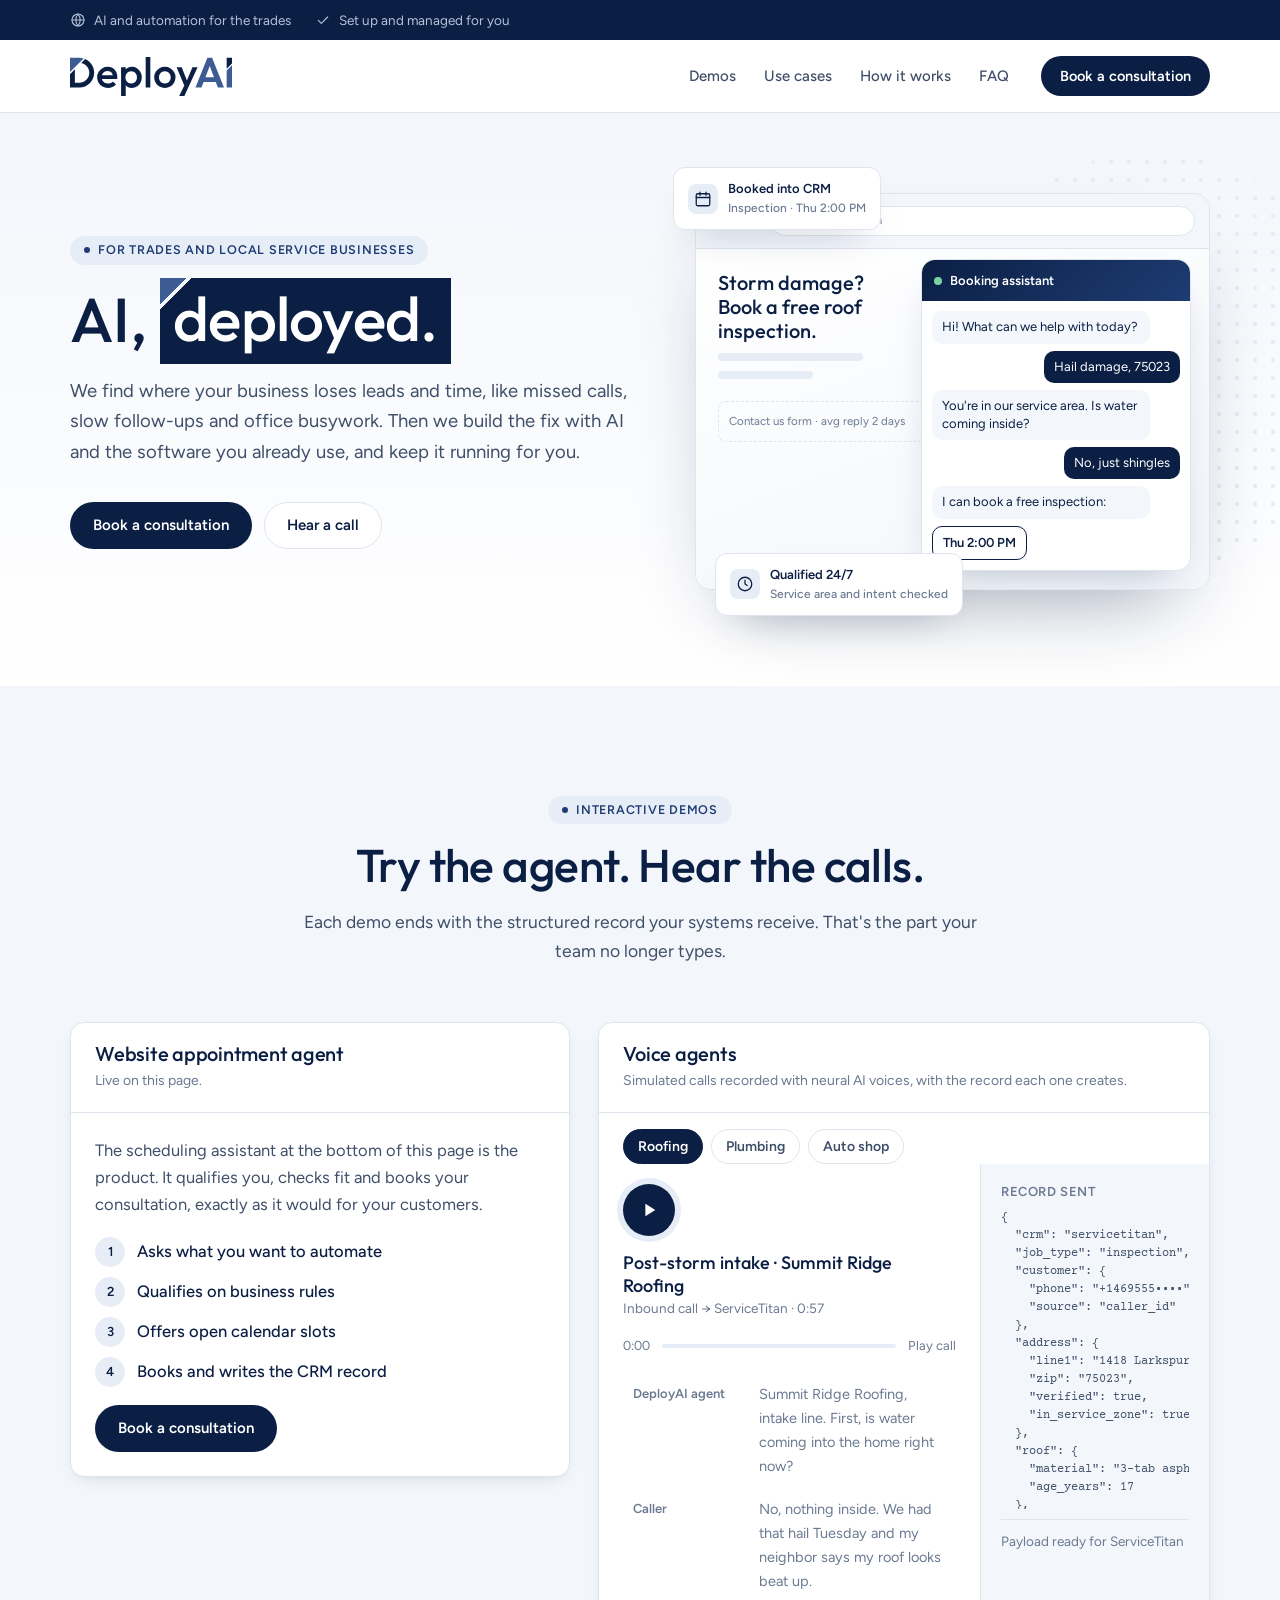
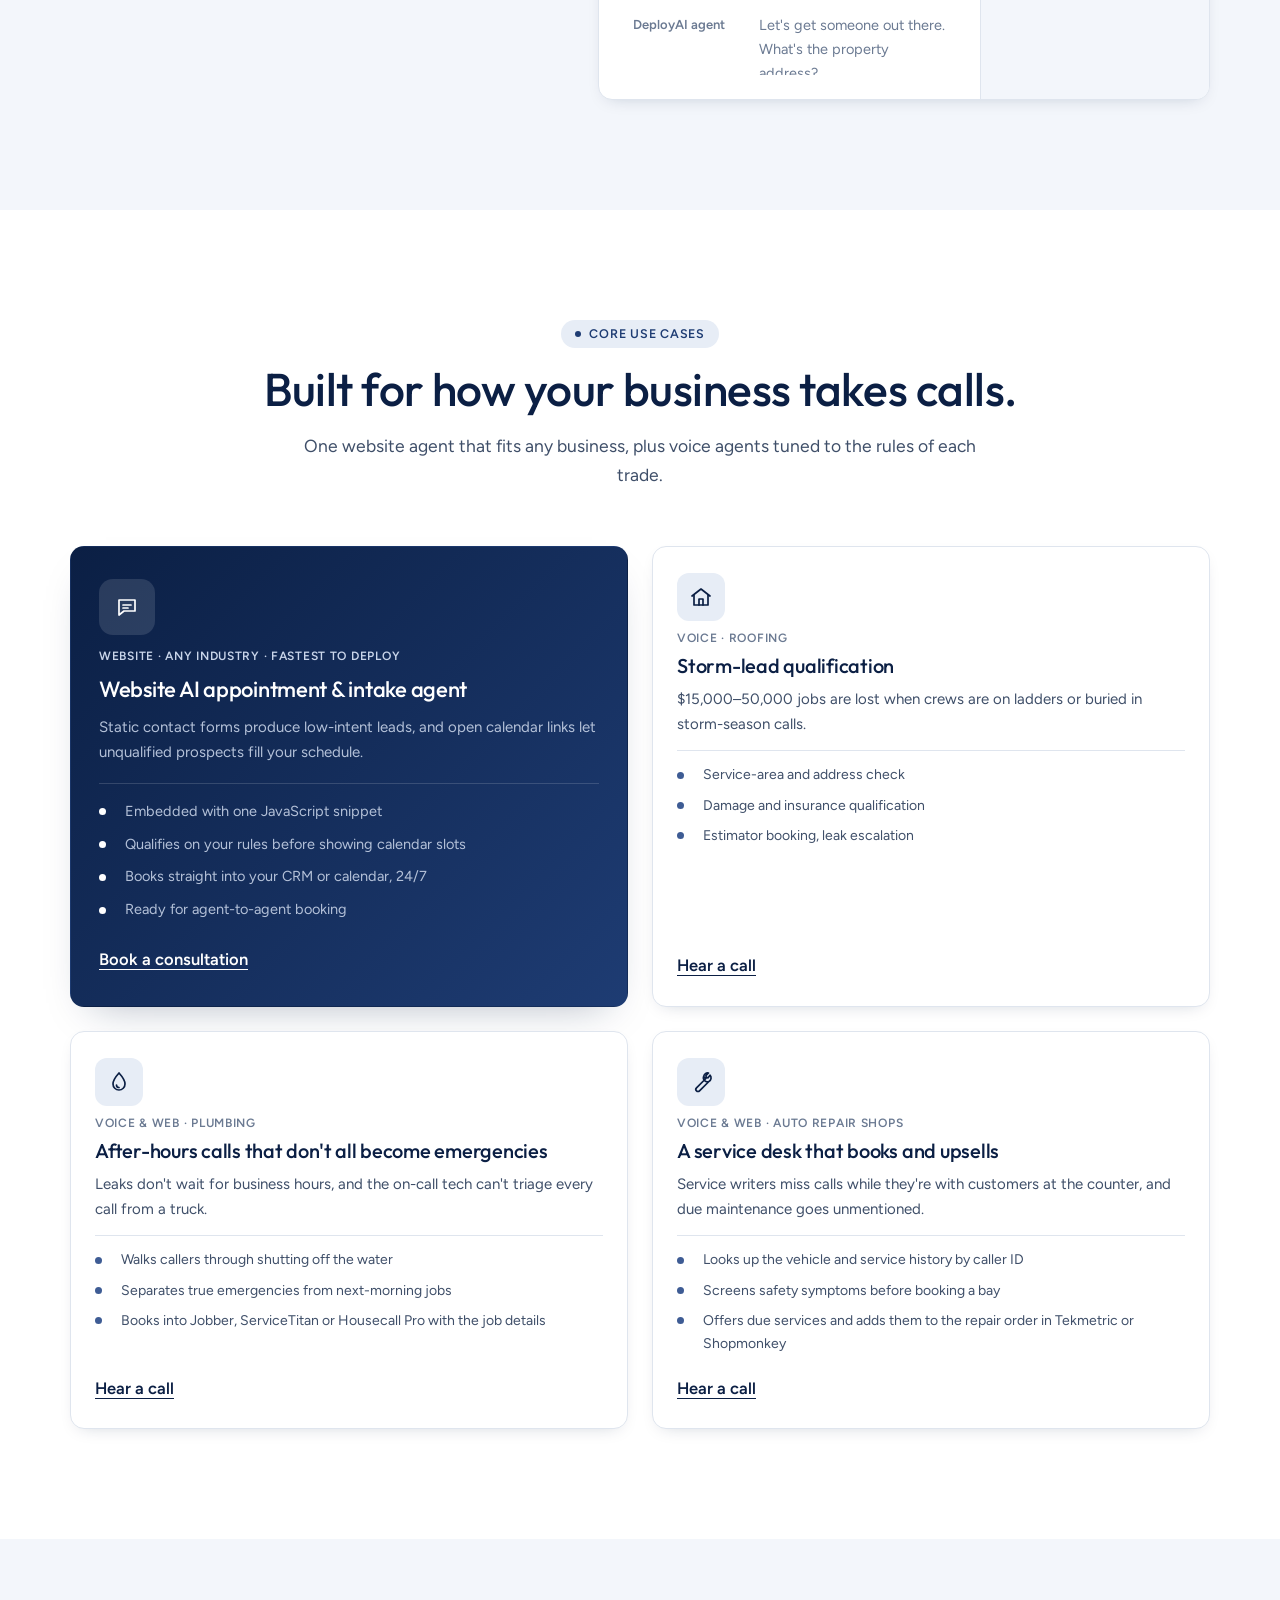
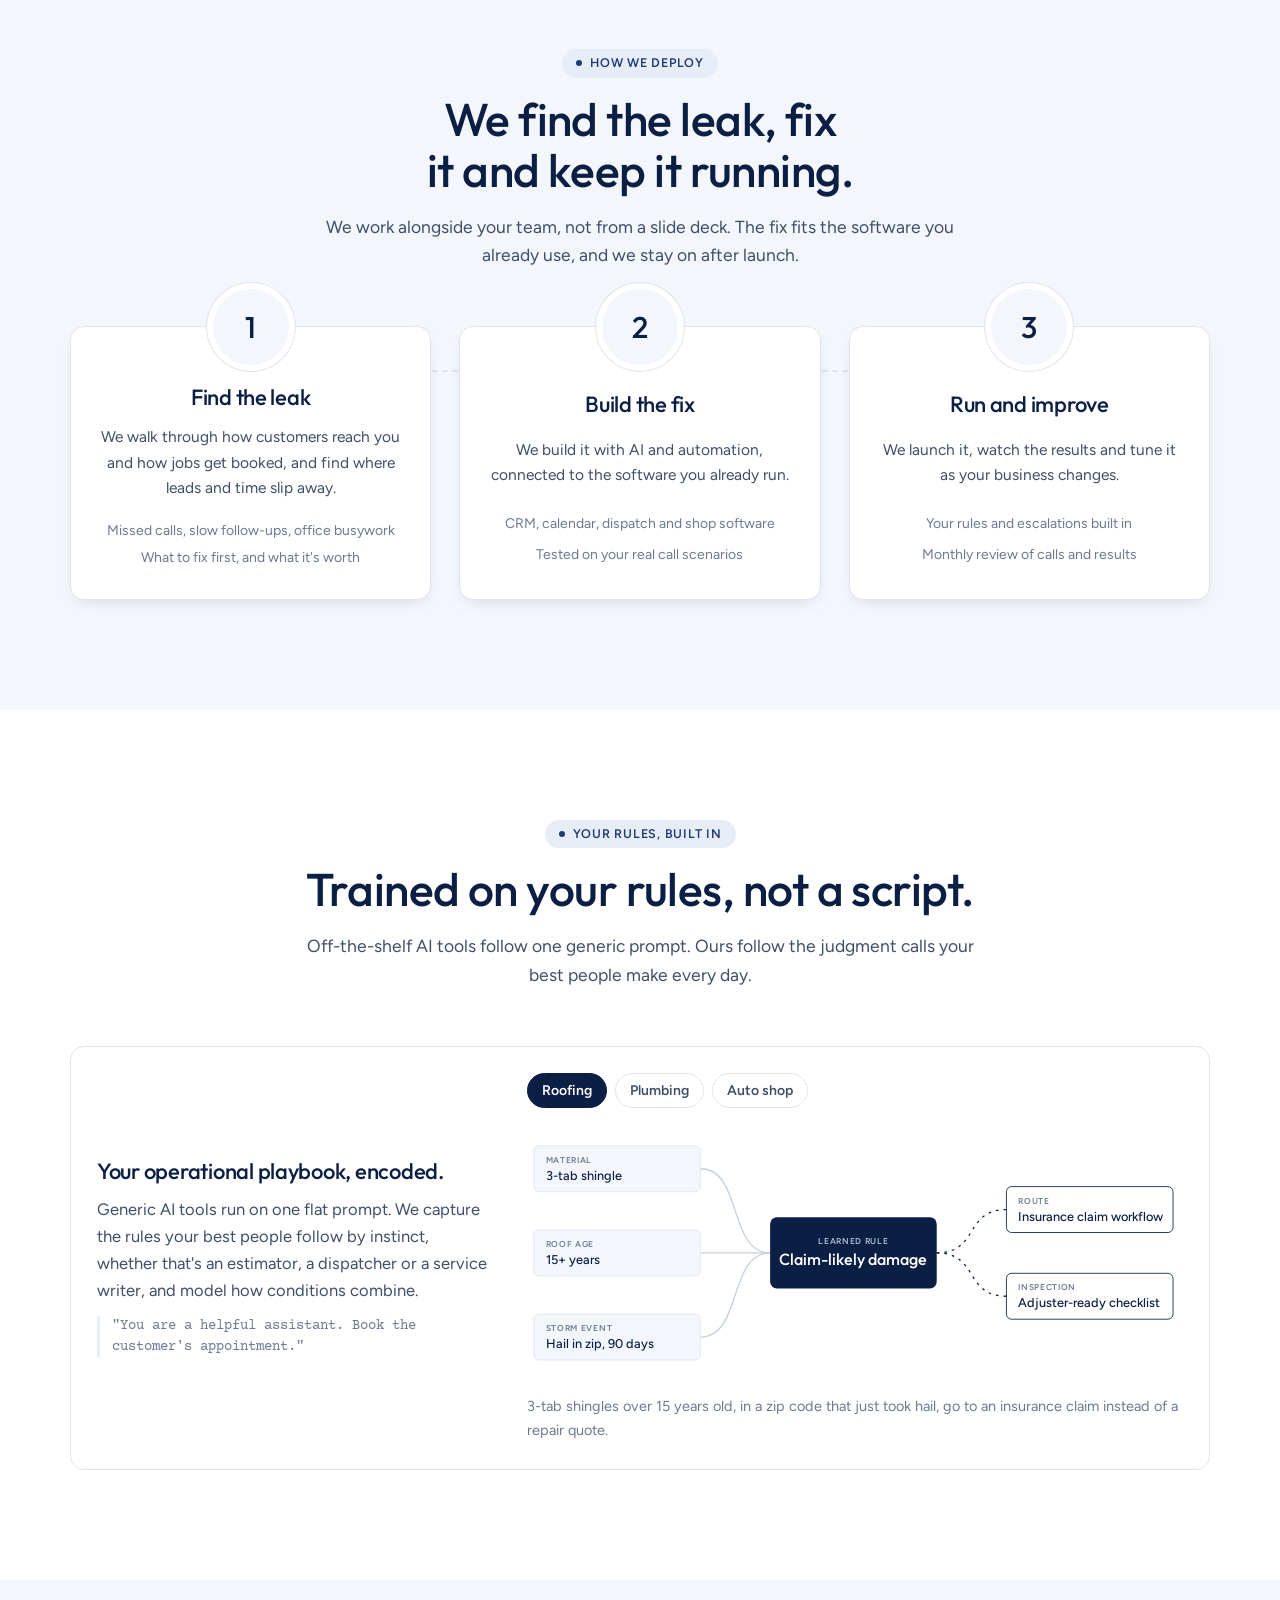
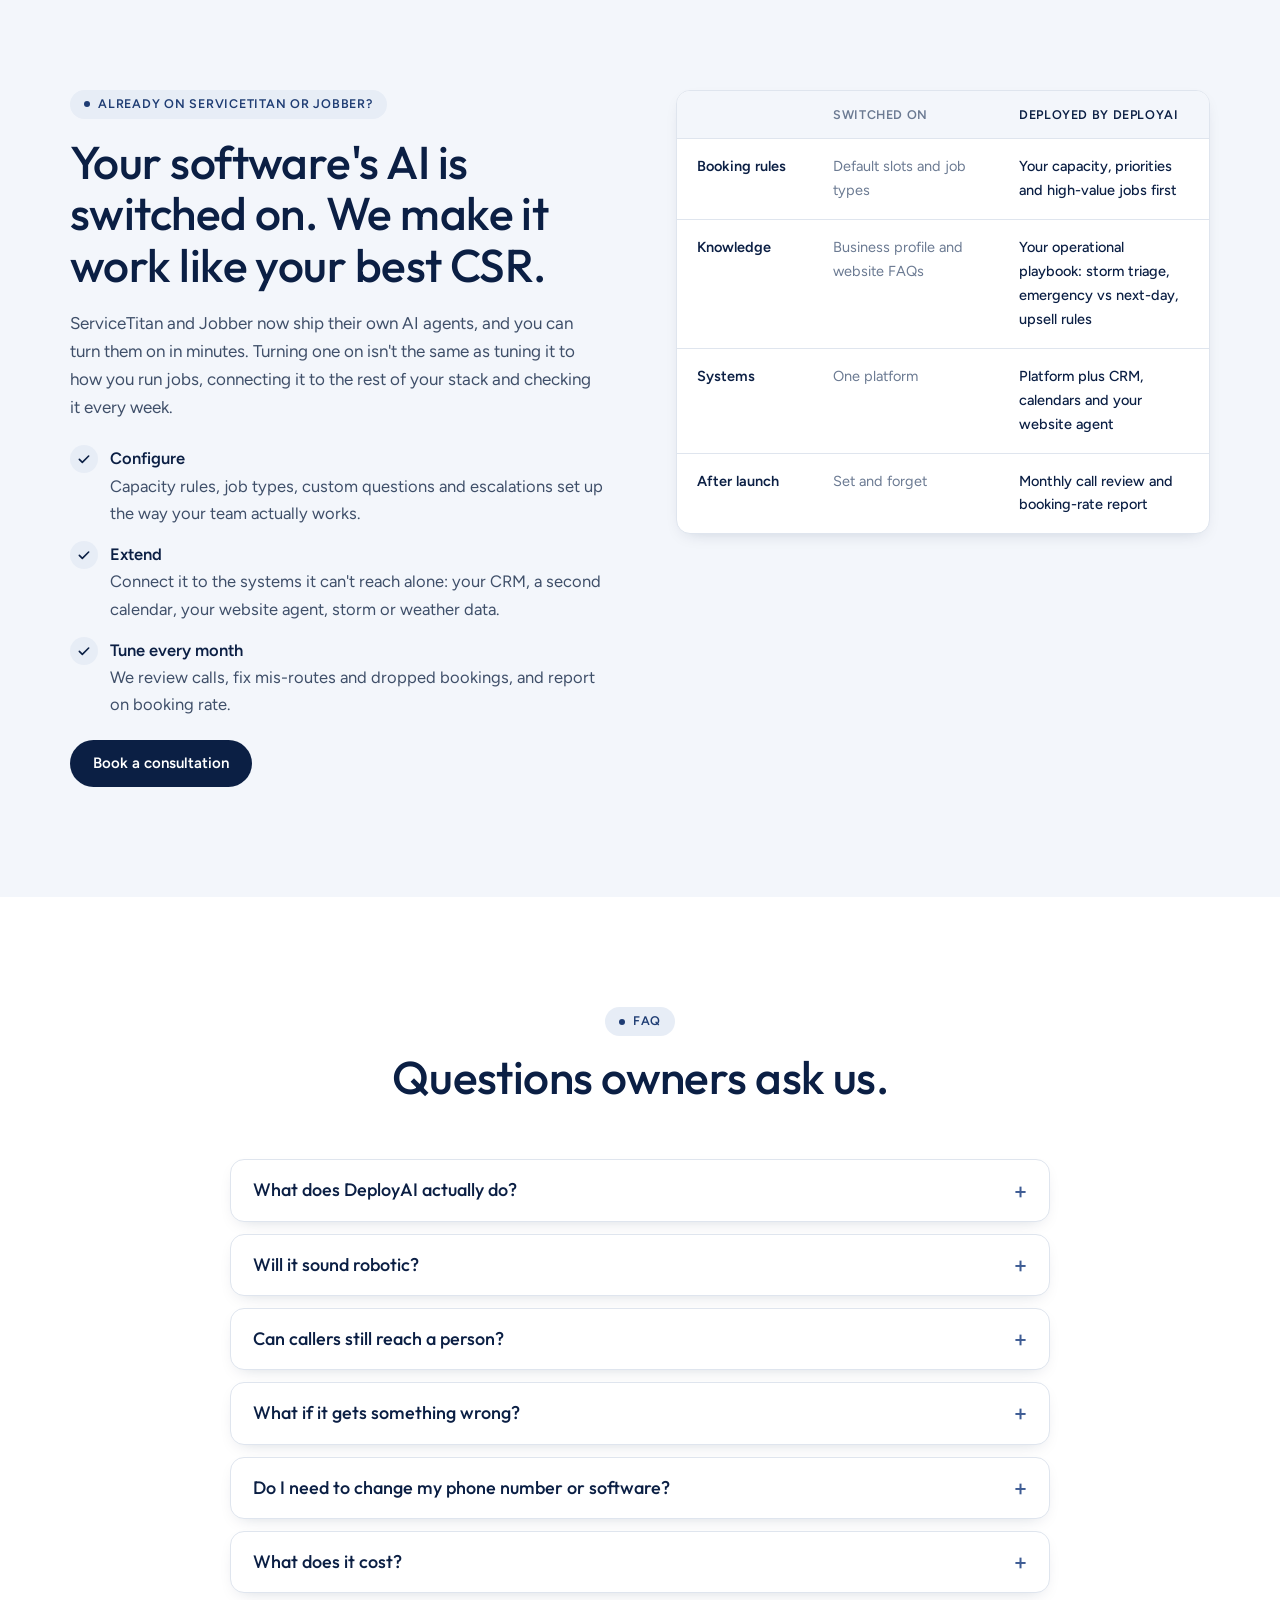
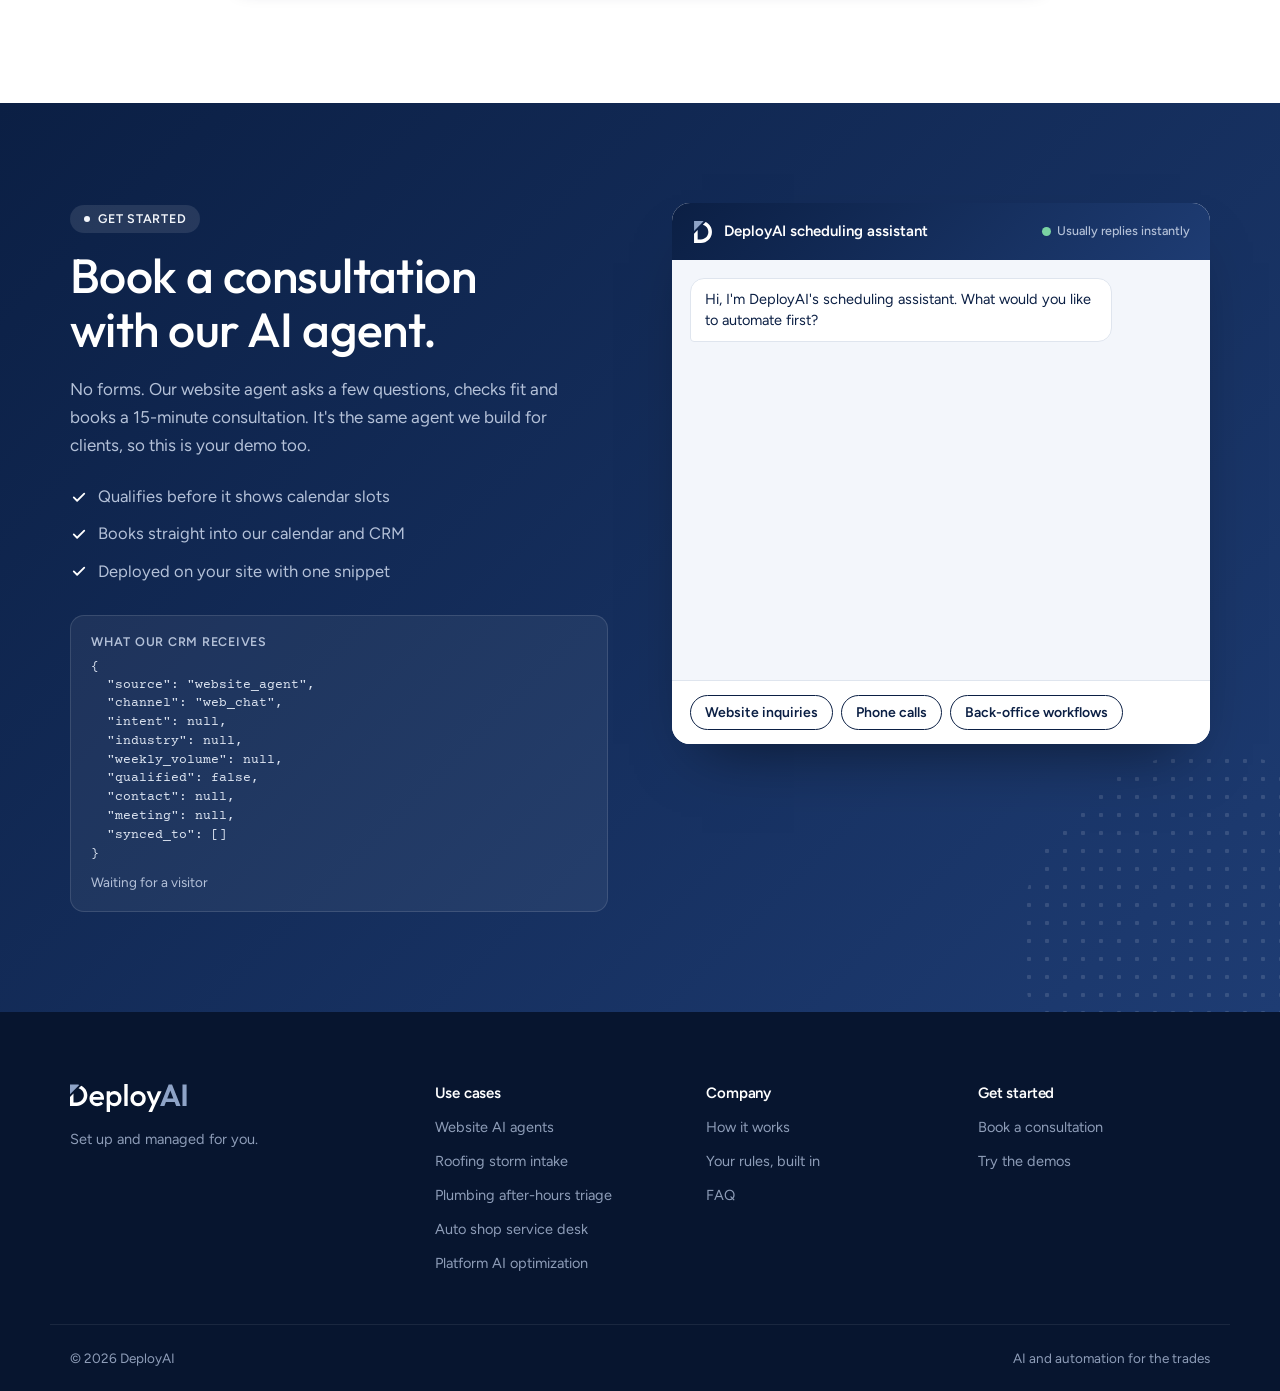
==== index.html @ 43344817 "Remove duplicate CTAs: topbar link and floating launcher" ====
<!doctype html>
<html lang="en">
<head>
<meta charset="utf-8">
<meta name="viewport" content="width=device-width, initial-scale=1">
<title>DeployAI · AI, deployed.</title>
<meta name="description" content="DeployAI finds where trade and local service businesses lose leads and time, builds the fix with AI and the software they already use, and keeps it running.">
<link rel="preconnect" href="https://fonts.googleapis.com">
<link rel="preconnect" href="https://fonts.gstatic.com" crossorigin>
<link rel="stylesheet" href="https://fonts.googleapis.com/css2?family=Outfit:wght@400..600&family=Figtree:wght@400;500;600&family=Courier+Prime:wght@400;700&display=swap">
<link rel="stylesheet" href="styles.css?v=20261025d">
<link rel="icon" href="favicon.ico" sizes="any">
<link rel="icon" type="image/svg+xml" href="assets/deployai-mark.svg">
<link rel="apple-touch-icon" href="assets/apple-touch-icon.png">
<meta name="theme-color" content="#0B1F44">
<meta property="og:site_name" content="DeployAI">
<meta property="og:type" content="website">
<meta property="og:title" content="DeployAI · AI, deployed.">
<meta property="og:description" content="DeployAI finds where trade and local service businesses lose leads and time, builds the fix with AI and the software they already use, and keeps it running.">
<meta property="og:image" content="https://nglungfai.github.io/deployai/assets/og-image.png">
<meta name="twitter:card" content="summary_large_image">
</head>
<body>
<svg width="0" height="0" style="position:absolute" aria-hidden="true">
  <symbol id="i-arch" viewBox="0 0 24 24"><rect x="3" y="4" width="18" height="16" rx="2"/><path d="M3 9h18M9 9v11"/></symbol>
  <symbol id="i-plug" viewBox="0 0 24 24"><path d="M9 3v5M15 3v5M6 8h12v3a6 6 0 0 1-12 0zM12 17v4"/></symbol>
  <symbol id="i-graph" viewBox="0 0 24 24"><circle cx="5" cy="6" r="2"/><circle cx="5" cy="18" r="2"/><circle cx="19" cy="12" r="2.5"/><path d="M7 6.5l9.8 4.6M7 17.5l9.8-4.6"/></symbol>
  <symbol id="i-gauge" viewBox="0 0 24 24"><path d="M4 18a8 8 0 1 1 16 0"/><path d="M12 18l4-6"/></symbol>
  <symbol id="i-chat" viewBox="0 0 24 24"><path d="M4 5h16v11H9l-5 4z"/><path d="M8 10h8M8 13h5"/></symbol>
  <symbol id="i-phone" viewBox="0 0 24 24"><path d="M5 3h4l2 5-2.5 1.5a11 11 0 0 0 6 6L16 13l5 2v4a2 2 0 0 1-2 2A16 16 0 0 1 3 5a2 2 0 0 1 2-2z"/></symbol>
  <symbol id="i-home" viewBox="0 0 24 24"><path d="M3 11l9-7 9 7"/><path d="M5 10v10h14V10"/><path d="M10 20v-6h4v6"/></symbol>
  <symbol id="i-receipt" viewBox="0 0 24 24"><path d="M6 3h12v18l-3-2-3 2-3-2-3 2z"/><path d="M9 8h6M9 12h6"/></symbol>
  <symbol id="i-check" viewBox="0 0 24 24"><path d="M5 12.5l4.5 4.5L19 7.5"/></symbol>
  <symbol id="i-agent" viewBox="0 0 24 24"><rect x="2.5" y="7" width="7" height="10" rx="2"/><rect x="14.5" y="7" width="7" height="10" rx="2"/><path d="M9.5 10h5M9.5 14h5"/></symbol>
  <symbol id="i-calendar" viewBox="0 0 24 24"><rect x="3" y="5" width="18" height="16" rx="2"/><path d="M3 10h18M8 3v4M16 3v4"/></symbol>
  <symbol id="i-cpu" viewBox="0 0 24 24"><rect x="6" y="6" width="12" height="12" rx="2"/><path d="M9 2v4M15 2v4M9 18v4M15 18v4M2 9h4M2 15h4M18 9h4M18 15h4"/></symbol>
  <symbol id="i-layers" viewBox="0 0 24 24"><path d="M12 3l9 5-9 5-9-5z"/><path d="M3 13l9 5 9-5"/></symbol>
  <symbol id="i-clock" viewBox="0 0 24 24"><circle cx="12" cy="12" r="9"/><path d="M12 7v5l3 2"/></symbol>
  <symbol id="i-globe" viewBox="0 0 24 24"><circle cx="12" cy="12" r="9"/><path d="M3 12h18M12 3a14 14 0 0 1 0 18M12 3a14 14 0 0 0 0 18"/></symbol>
  <symbol id="i-down" viewBox="0 0 24 24"><path d="M12 4v16M6 14l6 6 6-6"/></symbol>
  <symbol id="i-voicemail" viewBox="0 0 24 24"><circle cx="6.5" cy="12" r="3.5"/><circle cx="17.5" cy="12" r="3.5"/><path d="M6.5 15.5h11"/></symbol>
  <symbol id="i-scale" viewBox="0 0 24 24"><path d="M12 3v17M7 20h10M4 7h16M4 7l-2.5 6a2.5 2.5 0 0 0 5 0zM20 7l-2.5 6a2.5 2.5 0 0 0 5 0z"/></symbol>
  <symbol id="i-drop" viewBox="0 0 24 24"><path d="M12 3s6 6.6 6 11a6 6 0 0 1-12 0c0-4.4 6-11 6-11z"/><path d="M9.5 15a2.5 2.5 0 0 0 2.5 2.5"/></symbol>
  <symbol id="i-wrench" viewBox="0 0 24 24"><path d="M14.7 6.3a4 4 0 0 0 5.2 5.2l-9.4 9.4a2.1 2.1 0 0 1-3-3l9.4-9.4a4 4 0 0 1-2.2-2.2zM14.7 6.3A4 4 0 0 1 19.5 3l-2.6 2.6.4 1.8 1.8.4L21 5.2a4 4 0 0 1-1.1 6.3"/></symbol>
</svg>

<div class="topbar"><div class="wrap">
  <span><svg class="ic"><use href="#i-globe"/></svg>AI and automation for the trades</span>
  <span><svg class="ic"><use href="#i-check"/></svg>Set up and managed for you</span>
</div></div>
<header class="nav">
  <div class="wrap">
    <a class="logo" href="index.html" aria-label="DeployAI home"><svg class="logo-svg" aria-hidden="true" focusable="false" xmlns="http://www.w3.org/2000/svg" viewBox="4.00 -72.00 383.12 92.00"><path fill="#0B1F44" d="M150.2 1Q144.7 1 140.4 -1.35Q137.54 -2.91 135.5 -5.25V20H124.5V-48H135.5V-42.66Q137.59 -45.06 140.5 -46.65Q144.8 -49 150.2 -49Q156.7 -49 161.95 -45.65Q167.2 -42.3 170.25 -36.65Q173.3 -31 173.3 -23.9Q173.3 -16.9 170.25 -11.25Q167.2 -5.6 161.95 -2.3Q156.7 1 150.2 1ZM227.7 1Q220.7 1 215 -2.35Q209.3 -5.7 205.95 -11.4Q202.6 -17.1 202.6 -24.1Q202.6 -31.1 205.95 -36.7Q209.3 -42.3 215 -45.65Q220.7 -49 227.7 -49Q234.8 -49 240.5 -45.7Q246.2 -42.4 249.55 -36.75Q252.9 -31.1 252.9 -24.1Q252.9 -17.1 249.55 -11.4Q246.2 -5.7 240.5 -2.35Q234.8 1 227.7 1ZM93.4 1Q86.2 1 80.45 -2.25Q74.7 -5.5 71.35 -11.2Q68 -16.9 68 -24Q68 -31.1 71.3 -36.75Q74.6 -42.4 80.25 -45.7Q85.9 -49 92.8 -49Q99.5 -49 104.65 -45.9Q109.8 -42.8 112.75 -37.4Q115.7 -32 115.7 -25.1Q115.7 -23.9 115.55 -22.65Q115.4 -21.4 115.1 -19.9H79.29Q79.74 -18.02 80.6 -16.4Q82.4 -13 85.7 -11.15Q89 -9.3 93.3 -9.3Q97 -9.3 100.15 -10.6Q103.3 -11.9 105.5 -14.4L112.5 -7.3Q109 -3.2 104 -1.1Q99 1 93.4 1ZM4 -31.53 15.5 -43.03V-11.5H26C38.98 -11.5 49.5 -22.02 49.5 -35C49.5 -46.43 41.34 -55.95 30.54 -58.06L39.69 -67.22C52.22 -61.89 61 -49.47 61 -35C61 -15.67 45.33 0 26 0H4ZM261.6 20 273.65 -4.83 255.4 -48H267.5L279.8 -16.73L292.8 -48H305L282.7 0.5L273.8 20ZM182.5 0V-72H193.5V0ZM227.7 -9.6Q231.8 -9.6 234.95 -11.45Q238.1 -13.3 239.85 -16.6Q241.6 -19.9 241.6 -24.1Q241.6 -28.3 239.8 -31.5Q238 -34.7 234.9 -36.55Q231.8 -38.4 227.7 -38.4Q223.7 -38.4 220.55 -36.55Q217.4 -34.7 215.65 -31.5Q213.9 -28.3 213.9 -24.1Q213.9 -19.9 215.65 -16.6Q217.4 -13.3 220.55 -11.45Q223.7 -9.6 227.7 -9.6ZM148.4 -9.4Q152.4 -9.4 155.45 -11.25Q158.5 -13.1 160.25 -16.4Q162 -19.7 162 -24Q162 -28.3 160.25 -31.6Q158.5 -34.9 155.45 -36.75Q152.4 -38.6 148.4 -38.6Q144.4 -38.6 141.3 -36.75Q138.2 -34.9 136.5 -31.6Q134.8 -28.3 134.8 -24Q134.8 -19.7 136.5 -16.4Q138.2 -13.1 141.3 -11.25Q144.4 -9.4 148.4 -9.4ZM387.12 -57.66 373.58 -44.12V-70H387.12ZM79.32 -28.9H104.87Q104.44 -31.02 103.6 -32.7Q102.1 -35.7 99.35 -37.3Q96.6 -38.9 92.6 -38.9Q88.4 -38.9 85.3 -37.1Q82.2 -35.3 80.5 -32.05Q79.74 -30.6 79.32 -28.9Z"/><path fill="#3E5C94" d="M300 0 328.18 -70H339.23L367.31 0H352.87L347.95 -13.04H319.14L314.14 0ZM373.58 0V-39.88L387.12 -53.42V0ZM4 -70H26C29.5 -70 32.87 -69.49 36.06 -68.53L4 -36.47ZM343.66 -24.4 333.64 -50.91 323.48 -24.4Z"/></svg></a>
    <ul>
      <li><a href="#demos">Demos</a></li>
      <li><a href="#use-cases">Use cases</a></li>
      <li><a href="#approach">How it works</a></li>
      <li><a href="#faq">FAQ</a></li>
    </ul>
    <a class="btn btn-navy" href="#book">Book a consultation</a>
  </div>
</header>

<main id="top">
<section class="hero">
  <div class="wrap">
    <div>
      <span class="pill">For trades and local service businesses</span>
      <h1>AI, <span class="hl">deployed.</span></h1>
      <p class="sub">We find where your business loses leads and time, like missed calls, slow follow-ups and office busywork. Then we build the fix with AI and the software you already use, and keep it running for you.</p>
      <div class="ctas">
        <a class="btn btn-navy" href="#book">Book a consultation</a>
        <a class="btn btn-line" href="#demos">Hear a call</a>
      </div>
    </div>
    <div class="mock" aria-label="Example: a DeployAI website agent qualifying a visitor and offering an appointment">
      <div class="browser">
        <div class="bar"><i></i><i></i><i></i><span>yourbusiness.com</span></div>
        <div class="page">
          <div class="fake">
            <h5>Storm damage? Book a free roof inspection.</h5>
            <div class="ln"></div><div class="ln s"></div>
            <div class="old">Contact us form · avg reply 2 days</div>
          </div>
          <div class="widget" role="img" aria-label="Chat: visitor reports a roof leak in Plano; agent confirms the service area and offers Thursday 2 PM">
            <header><b></b>Booking assistant</header>
            <ul>
              <li class="b">Hi! What can we help with today?</li>
              <li class="u">Hail damage, 75023</li>
              <li class="b">You're in our service area. Is water coming inside?</li>
              <li class="u">No, just shingles</li>
              <li class="b">I can book a free inspection:</li>
              <li class="slot">Thu 2:00 PM</li>
            </ul>
          </div>
        </div>
      </div>
      <div class="chip c1"><span class="dot"><svg class="ic"><use href="#i-calendar"/></svg></span><div>Booked into CRM<small>Inspection · Thu 2:00 PM</small></div></div>
      <div class="chip c2"><span class="dot"><svg class="ic"><use href="#i-clock"/></svg></span><div>Qualified 24/7<small>Service area and intent checked</small></div></div>
    </div>
  </div>
</section>

<section class="sec tint" id="demos">
  <div class="wrap">
    <div class="center-head">
      <span class="pill">Interactive demos</span>
      <h2>Try the agent. Hear the calls.</h2>
      <p>Each demo ends with the structured record your systems receive. That's the part your team no longer types.</p>
    </div>
    <div class="demos">
      <div class="panel-card showcase">
        <header><h3>Website appointment agent</h3><p>Live on this page.</p></header>
        <div class="sc-body">
          <p>The scheduling assistant at the bottom of this page is the product. It qualifies you, checks fit and books your consultation, exactly as it would for your customers.</p>
          <ul class="sc-steps">
            <li><span>1</span>Asks what you want to automate</li>
            <li><span>2</span>Qualifies on business rules</li>
            <li><span>3</span>Offers open calendar slots</li>
            <li><span>4</span>Books and writes the CRM record</li>
          </ul>
          <a class="btn btn-navy" href="#book">Book a consultation</a>
        </div>
      </div>
      <div class="panel-card">
        <header><h3>Voice agents</h3><p>Simulated calls recorded with neural AI voices, with the record each one creates.</p></header>
        <div class="vtabs" role="group" aria-label="Choose a demo call">
          <button type="button" data-vt="roofing" aria-pressed="true">Roofing</button>
          <button type="button" data-vt="plumbing" aria-pressed="false">Plumbing</button>
          <button type="button" data-vt="auto" aria-pressed="false">Auto shop</button>
        </div>
        <div class="demo" data-demo>
          <div class="demo-main">
            <div class="demo-bar">
              <button class="play" type="button" data-demo-play aria-label="Play or stop the demo call">
                <svg class="go" viewBox="0 0 20 20" aria-hidden="true"><path d="M6 3v14l11-7z" fill="currentColor"/></svg>
                <svg class="stop" viewBox="0 0 20 20" aria-hidden="true"><rect x="5" y="5" width="10" height="10" fill="currentColor"/></svg>
              </button>
              <div><div class="demo-title" data-demo-title></div><div class="demo-meta" data-demo-meta></div></div>
              <div class="track"><span data-demo-time>0:00</span><span class="bar"><i></i></span><span data-demo-label>Play call</span></div>
            </div>
            <ol class="transcript" data-demo-transcript></ol>
          </div>
          <aside class="demo-side"><h4>Record sent</h4><pre class="payload" data-demo-payload></pre><p class="status" data-demo-status></p></aside>
        </div>
      </div>
    </div>
  </div>
</section>

<section class="sec" id="use-cases">
  <div class="wrap">
    <div class="center-head">
      <span class="pill">Core use cases</span>
      <h2>Built for how your business takes calls.</h2>
      <p>One website agent that fits any business, plus voice agents tuned to the rules of each trade.</p>
    </div>
    <div class="cases-grid">
      <article class="case hi case-web">
        <span class="tile"><svg class="ic"><use href="#i-chat"/></svg></span>
        <span class="tag">Website · Any industry · Fastest to deploy</span>
        <h3>Website AI appointment &amp; intake agent</h3>
        <p class="prob">Static contact forms produce low-intent leads, and open calendar links let unqualified prospects fill your schedule.</p>
        <ul>
          <li>Embedded with one JavaScript snippet</li>
          <li>Qualifies on your rules before showing calendar slots</li>
          <li>Books straight into your CRM or calendar, 24/7</li>
          <li>Ready for agent-to-agent booking</li>
        </ul>
        <a class="more" href="#book">Book a consultation</a>
      </article>
      <article class="case ind">
        <span class="tile"><svg class="ic"><use href="#i-home"/></svg></span>
        <span class="tag">Voice · Roofing</span>
        <h3>Storm-lead qualification</h3>
        <p class="prob">$15,000–50,000 jobs are lost when crews are on ladders or buried in storm-season calls.</p>
        <ul><li>Service-area and address check</li><li>Damage and insurance qualification</li><li>Estimator booking, leak escalation</li></ul>
        <a class="more" href="#demos" data-demo-link="roofing">Hear a call</a>
      </article>
      <article class="case ind">
        <span class="tile"><svg class="ic"><use href="#i-drop"/></svg></span>
        <span class="tag">Voice &amp; web · Plumbing</span>
        <h3>After-hours calls that don't all become emergencies</h3>
        <p class="prob">Leaks don't wait for business hours, and the on-call tech can't triage every call from a truck.</p>
        <ul><li>Walks callers through shutting off the water</li><li>Separates true emergencies from next-morning jobs</li><li>Books into Jobber, ServiceTitan or Housecall Pro with the job details</li></ul>
        <a class="more" href="#demos" data-demo-link="plumbing">Hear a call</a>
      </article>
      <article class="case ind">
        <span class="tile"><svg class="ic"><use href="#i-wrench"/></svg></span>
        <span class="tag">Voice &amp; web · Auto repair shops</span>
        <h3>A service desk that books and upsells</h3>
        <p class="prob">Service writers miss calls while they're with customers at the counter, and due maintenance goes unmentioned.</p>
        <ul><li>Looks up the vehicle and service history by caller ID</li><li>Screens safety symptoms before booking a bay</li><li>Offers due services and adds them to the repair order in Tekmetric or Shopmonkey</li></ul>
        <a class="more" href="#demos" data-demo-link="auto">Hear a call</a>
      </article>
    </div>
  </div>
</section>

<section class="sec tint" id="approach">
  <div class="wrap">
    <div class="center-head">
      <span class="pill">How we deploy</span>
      <h2>We find the leak, fix it and keep it running.</h2>
      <p>We work alongside your team, not from a slide deck. The fix fits the software you already use, and we stay on after launch.</p>
    </div>
    <ol class="steps">
      <li class="step"><span class="num">1</span><h3>Find the leak</h3><p>We walk through how customers reach you and how jobs get booked, and find where leads and time slip away.</p><ul><li>Missed calls, slow follow-ups, office busywork</li><li>What to fix first, and what it's worth</li></ul></li>
      <li class="step"><span class="num">2</span><h3>Build the fix</h3><p>We build it with AI and automation, connected to the software you already run.</p><ul><li>CRM, calendar, dispatch and shop software</li><li>Tested on your real call scenarios</li></ul></li>
      <li class="step"><span class="num">3</span><h3>Run and improve</h3><p>We launch it, watch the results and tune it as your business changes.</p><ul><li>Your rules and escalations built in</li><li>Monthly review of calls and results</li></ul></li>
    </ol>
  </div>
</section>

<section class="sec" id="playbook">
  <div class="wrap">
    <div class="center-head">
      <span class="pill">Your rules, built in</span>
      <h2>Trained on your rules, not a script.</h2>
      <p>Off-the-shelf AI tools follow one generic prompt. Ours follow the judgment calls your best people make every day.</p>
    </div>
    <div class="kg-box">
      <div class="copy">
        <h3>Your operational playbook, encoded.</h3>
        <p>Generic AI tools run on one flat prompt. We capture the rules your best people follow by instinct, whether that's an estimator, a dispatcher or a service writer, and model how conditions combine.</p>
        <q>"You are a helpful assistant. Book the customer's appointment."</q>
      </div>
      <div class="kg-panel">
        <div class="vtabs" role="group" aria-label="Choose a playbook example">
          <button type="button" data-vt="roofing" aria-pressed="true">Roofing</button>
          <button type="button" data-vt="plumbing" aria-pressed="false">Plumbing</button>
          <button type="button" data-vt="auto" aria-pressed="false">Auto shop</button>
        </div>
        <div data-kg></div>
        <p class="kg-caption" data-vpanel="roofing">3-tab shingles over 15 years old, in a zip code that just took hail, go to an insurance claim instead of a repair quote.</p>
        <p class="kg-caption" data-vpanel="plumbing" hidden>A leaking water heater gets a shutoff walkthrough first. Once the water is off, a 12-year-old tank books the first morning slot with a replacement quote, sparing the customer an emergency rate. Water still spreading, or a gas smell, gets the on-call tech or the gas company right away.</p>
        <p class="kg-caption" data-vpanel="auto" hidden>A car already booked for brakes, 6,200 miles past its last oil change, gets the oil change offered on the same visit and added to the repair order. A soft pedal or pulling skips the upsell and goes straight to a service advisor.</p>
      </div>
    </div>
  </div>
</section>

<section class="sec tint" id="platform-ai">
  <div class="wrap split pa">
    <div class="copy">
      <span class="pill">Already on ServiceTitan or Jobber?</span>
      <h2>Your software's AI is switched on. We make it work like your best CSR.</h2>
      <p>ServiceTitan and Jobber now ship their own AI agents, and you can turn them on in minutes. Turning one on isn't the same as tuning it to how you run jobs, connecting it to the rest of your stack and checking it every week.</p>
      <ul class="checks">
        <li><span class="ok"><svg class="ic"><use href="#i-check"/></svg></span><div><b>Configure</b>Capacity rules, job types, custom questions and escalations set up the way your team actually works.</div></li>
        <li><span class="ok"><svg class="ic"><use href="#i-check"/></svg></span><div><b>Extend</b>Connect it to the systems it can't reach alone: your CRM, a second calendar, your website agent, storm or weather data.</div></li>
        <li><span class="ok"><svg class="ic"><use href="#i-check"/></svg></span><div><b>Tune every month</b>We review calls, fix mis-routes and dropped bookings, and report on booking rate.</div></li>
      </ul>
      <a class="btn btn-navy" href="#book">Book a consultation</a>
    </div>
    <div class="cmp" role="table" aria-label="Switched on versus deployed by DeployAI">
      <div class="cmp-row cmp-head" role="row"><span role="columnheader"></span><span role="columnheader">Switched on</span><span role="columnheader">Deployed by DeployAI</span></div>
      <div class="cmp-row" role="row"><b role="rowheader">Booking rules</b><span role="cell">Default slots and job types</span><span role="cell">Your capacity, priorities and high-value jobs first</span></div>
      <div class="cmp-row" role="row"><b role="rowheader">Knowledge</b><span role="cell">Business profile and website FAQs</span><span role="cell">Your operational playbook: storm triage, emergency vs next-day, upsell rules</span></div>
      <div class="cmp-row" role="row"><b role="rowheader">Systems</b><span role="cell">One platform</span><span role="cell">Platform plus CRM, calendars and your website agent</span></div>
      <div class="cmp-row" role="row"><b role="rowheader">After launch</b><span role="cell">Set and forget</span><span role="cell">Monthly call review and booking-rate report</span></div>
    </div>
  </div>
</section>

<section class="sec" id="faq">
  <div class="wrap">
    <div class="center-head">
      <span class="pill">FAQ</span>
      <h2>Questions owners ask us.</h2>
    </div>
    <div class="faq">
      <details><summary>What does DeployAI actually do?</summary><p>We learn how customers reach you and how jobs get booked, find the biggest leak, and fix it with AI and automation connected to the software you already use. Then we keep it running.</p></details>
      <details><summary>Will it sound robotic?</summary><p>You hear the voice and approve the script before anything goes live. The demo calls on this page use the same kind of neural voices.</p></details>
      <details><summary>Can callers still reach a person?</summary><p>Yes. Urgent or complicated calls go to you or your team, based on rules you set, like an active leak or a safety issue.</p></details>
      <details><summary>What if it gets something wrong?</summary><p>Every call and booking creates a record you can see. We review calls each month and fix anything that was routed or booked wrong.</p></details>
      <details><summary>Do I need to change my phone number or software?</summary><p>No. It works with your current number and the software you run today. If your software can't connect, we'll tell you before you pay anything.</p></details>
      <details><summary>What does it cost?</summary><p>It depends on what we fix. After a 15-minute consultation you get a fixed quote: a one-time setup fee and a monthly fee.</p></details>
    </div>
  </div>
</section>

<section class="cta on-navy" id="book">
  <div class="wrap" data-chat>
    <div class="copy">
      <span class="pill">Get started</span>
      <h2>Book a consultation with our AI agent.</h2>
      <p>No forms. Our website agent asks a few questions, checks fit and books a 15-minute consultation. It's the same agent we build for clients, so this is your demo too.</p>
      <ul>
        <li><svg class="ic"><use href="#i-check"/></svg>Qualifies before it shows calendar slots</li>
        <li><svg class="ic"><use href="#i-check"/></svg>Books straight into our calendar and CRM</li>
        <li><svg class="ic"><use href="#i-check"/></svg>Deployed on your site with one snippet</li>
      </ul>
      <div class="rec-card"><h4>What our CRM receives</h4><pre data-chat-record></pre><p data-chat-status>Waiting for a visitor</p></div>
    </div>
    <div class="agent">
      <div id="bp-embedded-webchat" class="bp-slot" aria-label="DeployAI scheduling assistant"></div>
      <div class="panel-card chat fallback">
        <div class="top"><svg class="chat-mark" aria-hidden="true" focusable="false" xmlns="http://www.w3.org/2000/svg" viewBox="4.00 -70.00 57.00 70.00"><path fill="#FFFFFF" d="M4 -29.55 15.5 -41.05V-11.5H26C38.98 -11.5 49.5 -22.02 49.5 -35C49.5 -45.85 42.14 -54.99 32.14 -57.69L41.06 -66.6C52.85 -60.97 61 -48.94 61 -35C61 -15.67 45.33 0 26 0H4V-29.55Z"/><path fill="#8EA3C7" d="M4 -70H26C28.93 -70 31.78 -69.64 34.5 -68.96L4 -38.45Z"/></svg>DeployAI scheduling assistant<span><b></b>Usually replies instantly</span></div>
        <ol data-chat-log aria-live="polite"></ol>
        <div class="opts" data-chat-opts></div>
        <form class="say" data-chat-form hidden>
          <label for="chat-input" class="sr">Your reply</label>
          <input id="chat-input" type="email" autocomplete="email" placeholder="you@company.com" required>
          <button type="submit" aria-label="Send">Send</button>
        </form>
      </div>
    </div>
  </div>
</section>
</main>

<footer>
  <div class="wrap top">
    <div class="about"><a class="logo" href="index.html" aria-label="DeployAI home"><svg class="logo-svg" aria-hidden="true" focusable="false" xmlns="http://www.w3.org/2000/svg" viewBox="4.00 -72.00 383.12 92.00"><path fill="#FFFFFF" d="M150.2 1Q144.7 1 140.4 -1.35Q137.54 -2.91 135.5 -5.25V20H124.5V-48H135.5V-42.66Q137.59 -45.06 140.5 -46.65Q144.8 -49 150.2 -49Q156.7 -49 161.95 -45.65Q167.2 -42.3 170.25 -36.65Q173.3 -31 173.3 -23.9Q173.3 -16.9 170.25 -11.25Q167.2 -5.6 161.95 -2.3Q156.7 1 150.2 1ZM227.7 1Q220.7 1 215 -2.35Q209.3 -5.7 205.95 -11.4Q202.6 -17.1 202.6 -24.1Q202.6 -31.1 205.95 -36.7Q209.3 -42.3 215 -45.65Q220.7 -49 227.7 -49Q234.8 -49 240.5 -45.7Q246.2 -42.4 249.55 -36.75Q252.9 -31.1 252.9 -24.1Q252.9 -17.1 249.55 -11.4Q246.2 -5.7 240.5 -2.35Q234.8 1 227.7 1ZM93.4 1Q86.2 1 80.45 -2.25Q74.7 -5.5 71.35 -11.2Q68 -16.9 68 -24Q68 -31.1 71.3 -36.75Q74.6 -42.4 80.25 -45.7Q85.9 -49 92.8 -49Q99.5 -49 104.65 -45.9Q109.8 -42.8 112.75 -37.4Q115.7 -32 115.7 -25.1Q115.7 -23.9 115.55 -22.65Q115.4 -21.4 115.1 -19.9H79.29Q79.74 -18.02 80.6 -16.4Q82.4 -13 85.7 -11.15Q89 -9.3 93.3 -9.3Q97 -9.3 100.15 -10.6Q103.3 -11.9 105.5 -14.4L112.5 -7.3Q109 -3.2 104 -1.1Q99 1 93.4 1ZM4 -29.55 15.5 -41.05V-11.5H26C38.98 -11.5 49.5 -22.02 49.5 -35C49.5 -45.85 42.14 -54.99 32.14 -57.69L41.06 -66.6C52.85 -60.97 61 -48.94 61 -35C61 -15.67 45.33 0 26 0H4ZM261.6 20 273.65 -4.83 255.4 -48H267.5L279.8 -16.73L292.8 -48H305L282.7 0.5L273.8 20ZM182.5 0V-72H193.5V0ZM227.7 -9.6Q231.8 -9.6 234.95 -11.45Q238.1 -13.3 239.85 -16.6Q241.6 -19.9 241.6 -24.1Q241.6 -28.3 239.8 -31.5Q238 -34.7 234.9 -36.55Q231.8 -38.4 227.7 -38.4Q223.7 -38.4 220.55 -36.55Q217.4 -34.7 215.65 -31.5Q213.9 -28.3 213.9 -24.1Q213.9 -19.9 215.65 -16.6Q217.4 -13.3 220.55 -11.45Q223.7 -9.6 227.7 -9.6ZM148.4 -9.4Q152.4 -9.4 155.45 -11.25Q158.5 -13.1 160.25 -16.4Q162 -19.7 162 -24Q162 -28.3 160.25 -31.6Q158.5 -34.9 155.45 -36.75Q152.4 -38.6 148.4 -38.6Q144.4 -38.6 141.3 -36.75Q138.2 -34.9 136.5 -31.6Q134.8 -28.3 134.8 -24Q134.8 -19.7 136.5 -16.4Q138.2 -13.1 141.3 -11.25Q144.4 -9.4 148.4 -9.4ZM79.32 -28.9H104.87Q104.44 -31.02 103.6 -32.7Q102.1 -35.7 99.35 -37.3Q96.6 -38.9 92.6 -38.9Q88.4 -38.9 85.3 -37.1Q82.2 -35.3 80.5 -32.05Q79.74 -30.6 79.32 -28.9Z"/><path fill="#8EA3C7" d="M300 0 328.18 -70H339.23L367.31 0H352.87L347.95 -13.04H319.14L314.14 0ZM373.58 0V-70H387.12V0ZM4 -70H26C28.93 -70 31.78 -69.64 34.5 -68.96L4 -38.45ZM343.66 -24.4 333.64 -50.91 323.48 -24.4Z"/></svg></a><p>Set up and managed for you.</p></div>
    <div><h4>Use cases</h4><ul><li><a href="#use-cases">Website AI agents</a></li><li><a href="#use-cases">Roofing storm intake</a></li><li><a href="#use-cases">Plumbing after-hours triage</a></li><li><a href="#use-cases">Auto shop service desk</a></li><li><a href="#platform-ai">Platform AI optimization</a></li></ul></div>
    <div><h4>Company</h4><ul><li><a href="#approach">How it works</a></li><li><a href="#playbook">Your rules, built in</a></li><li><a href="#faq">FAQ</a></li></ul></div>
    <div><h4>Get started</h4><ul><li><a href="#book">Book a consultation</a></li><li><a href="#demos">Try the demos</a></li></ul></div>
  </div>
  <div class="wrap base"><span>© 2026 DeployAI</span><span>AI and automation for the trades</span></div>
</footer>
<script>
  /* Botpress: in Webchat > Deploy Settings choose "Embedded", set the element ID to bp-embedded-webchat,
     then paste the bot's config "script URL" below. Leave it empty to show the built-in preview agent. */
  window.DEPLOYAI_BOTPRESS = { configUrl: "" };
</script>
<script src="deployai.js?v=20261025d"></script>
</body>
</html>
---- styles.css ----
/* DeployAI v3: agency-style layout (rounded cards, centered section heads, angled navy band) in the navy-and-white scheme. */
:root{
  --navy:#0B1F44; --navy-2:#132B57; --navy-3:#1E3C73; --steel:#3E5C94;
  --bg:#FFFFFF; --tint:#F3F6FB; --tint-2:#E7EDF6; --line:#DFE5EE;
  --ink:#0B1F44; --text:#3F4F69; --muted:#6B7A92;
  --on-navy:#F3F6FB; --on-navy-muted:#B4C1D8;
  --ok:#1D7F52; --warn:#A85A16;
  --grad:linear-gradient(135deg,#0B1F44 0%,#1E3C73 100%);
  --shadow:0 18px 40px -22px rgba(11,31,68,.35);
  --shadow-sm:0 6px 18px -10px rgba(11,31,68,.25);
  --r:14px;
  --f-display:"Outfit","Avenir Next","Helvetica Neue",sans-serif;
  --f-body:"Figtree",system-ui,-apple-system,"Segoe UI",sans-serif;
  --f-mono:"Courier Prime","Courier New",Courier,monospace;
  --wrap:1180px;
  color-scheme:light;
}
*{box-sizing:border-box}
[hidden]{display:none!important}
q{quotes:none}
html{scroll-behavior:smooth}
@media (prefers-reduced-motion:reduce){html{scroll-behavior:auto}*{animation:none!important;transition:none!important}}
body{margin:0;background:var(--bg);color:var(--text);font:16.5px/1.65 var(--f-body);-webkit-font-smoothing:antialiased}
a{color:inherit}
img,svg{max-width:100%}
h1,h2,h3,h4{font-family:var(--f-display);font-weight:500;color:var(--ink);line-height:1.12;margin:0;letter-spacing:-.012em;text-wrap:balance}
p{margin:0}
.wrap{max-width:var(--wrap);margin:0 auto;padding-left:max(20px,env(safe-area-inset-left,0px));padding-right:max(20px,env(safe-area-inset-right,0px))}
:focus-visible{outline:2px solid var(--steel);outline-offset:3px}
.ic{width:24px;height:24px;fill:none;stroke:currentColor;stroke-width:1.7;stroke-linecap:round;stroke-linejoin:round}

/* Buttons and pills */
.btn{display:inline-flex;align-items:center;gap:10px;font:600 15px/1 var(--f-body);padding:15px 22px;border-radius:999px;text-decoration:none;border:1.5px solid transparent;cursor:pointer;transition:background .15s,border-color .15s,transform .15s}
.btn:hover{transform:translateY(-1px)}
.btn-navy{background:var(--navy);color:#fff}.btn-navy:hover{background:var(--navy-3)}
.btn-line{border-color:var(--line);color:var(--ink);background:#fff}.btn-line:hover{border-color:var(--ink)}
.btn-white{background:#fff;color:var(--navy)}.btn-white:hover{background:var(--tint)}
.btn-ghost{border-color:rgba(255,255,255,.35);color:#fff}.btn-ghost:hover{border-color:#fff}
.pill{display:inline-flex;align-items:center;gap:8px;font:600 12.5px/1 var(--f-body);letter-spacing:.06em;text-transform:uppercase;color:var(--navy-3);background:var(--tint-2);padding:8px 14px;border-radius:999px}
.pill::before{content:"";width:6px;height:6px;border-radius:50%;background:currentColor}
.on-navy .pill{background:rgba(255,255,255,.1);color:var(--on-navy)}

/* Top bar + nav */
.topbar{background:var(--navy);color:var(--on-navy-muted);font-size:13.5px}
.topbar .wrap{display:flex;align-items:center;gap:24px;min-height:40px;flex-wrap:wrap}
.topbar span{display:inline-flex;align-items:center;gap:8px}
.topbar .ic{width:16px;height:16px}
.topbar a{margin-left:auto;color:#fff;font-weight:600;text-decoration:none}
@media (max-width:720px){.topbar span:nth-child(2){display:none}}
header.nav{position:sticky;top:0;z-index:30;background:rgba(255,255,255,.96);backdrop-filter:blur(8px);border-bottom:1px solid var(--line)}
.nav .wrap{display:flex;align-items:center;gap:32px;height:72px}
.logo{display:flex;align-items:center;gap:10px;font:500 25px/1 var(--f-display);letter-spacing:-.015em;color:var(--ink);text-decoration:none}
.logo svg{width:32px;height:32px;flex:none}
.logo .wave{stroke:#fff}
.nav ul{display:flex;gap:28px;list-style:none;margin:0 0 0 auto;padding:0;font-weight:500;font-size:15px;color:var(--text)}
.nav ul a{text-decoration:none}.nav ul a:hover,.nav ul a[aria-current="page"]{color:var(--ink)}
.nav ul a[aria-current="page"]{text-decoration:underline;text-underline-offset:8px;text-decoration-thickness:2px}
.nav .btn{padding:12px 18px;font-size:14.5px}
@media (max-width:980px){.nav ul{display:none}.nav .btn{margin-left:auto}}

/* Hero */
.hero{position:relative;overflow:hidden;background:linear-gradient(180deg,var(--tint) 0%,#fff 100%)}
.hero::before{content:"";position:absolute;right:-80px;top:40px;width:420px;height:420px;background-image:radial-gradient(var(--tint-2) 2px,transparent 2.5px);background-size:18px 18px;border-radius:50%;pointer-events:none}
.hero .wrap{position:relative;display:grid;grid-template-columns:1.05fr .95fr;gap:56px;align-items:center;padding-block:80px 150px}
@media (max-width:960px){.hero .wrap{grid-template-columns:1fr;padding-block:56px 120px}}
.hero h1{font-size:clamp(38px,5vw,62px);margin-top:20px}
.hero h1 .hl{background:linear-gradient(135deg,var(--steel) 0 .3em,transparent .3em .36em,var(--navy) .36em);color:#fff;padding:.02em .22em .1em;margin-left:.04em;border-radius:0;-webkit-box-decoration-break:clone;box-decoration-break:clone}
.hero .sub{margin-top:22px;font-size:18.5px;max-width:56ch}
.hero .ctas{display:flex;gap:12px;flex-wrap:wrap;margin-top:34px}

/* Browser mockup with chat widget */
.mock{position:relative;min-width:0}
.browser{background:#fff;border-radius:16px;box-shadow:0 40px 80px -40px rgba(11,31,68,.45);border:1px solid var(--line);overflow:hidden}
.browser .bar{display:flex;align-items:center;gap:6px;padding:12px 14px;border-bottom:1px solid var(--line);background:var(--tint)}
.browser .bar i{width:10px;height:10px;border-radius:50%;background:var(--tint-2)}
.browser .bar span{margin-left:12px;flex:1;background:#fff;border:1px solid var(--line);border-radius:999px;font-size:12px;color:var(--muted);padding:4px 12px;white-space:nowrap;overflow:hidden;text-overflow:ellipsis}
.browser .page{position:relative;padding:22px;min-height:340px;background:linear-gradient(160deg,#fff 0%,var(--tint) 100%)}
.browser .fake{max-width:44%}
.browser .fake h5{margin:0;font:500 20px/1.2 var(--f-display);color:var(--ink);max-width:14ch}
.browser .fake .ln{height:8px;border-radius:4px;background:var(--tint-2);margin-top:10px;width:70%}
.browser .fake .ln.s{width:46%}
.browser .fake .old{margin-top:22px;border:1px dashed var(--line);border-radius:8px;padding:10px;font-size:11.5px;color:var(--muted)}
.widget{position:absolute;right:18px;bottom:18px;width:min(270px,78%);background:#fff;border-radius:14px;box-shadow:var(--shadow);border:1px solid var(--line);overflow:hidden;font-size:13px}
.widget header{background:var(--grad);color:#fff;padding:10px 12px;display:flex;align-items:center;gap:8px;font-weight:600}
.widget header b{width:8px;height:8px;border-radius:50%;background:#7AD3A2}
.widget ul{list-style:none;margin:0;padding:10px;display:grid;gap:7px}
.widget li{padding:7px 10px;border-radius:10px;max-width:88%;line-height:1.4}
.widget .b{background:var(--tint);color:var(--ink)}
.widget .u{background:var(--navy);color:#fff;justify-self:end}
.widget .slot{justify-self:start;border:1.5px solid var(--navy);color:var(--navy);font-weight:600;background:#fff}
.chip{position:absolute;display:flex;align-items:center;gap:10px;background:#fff;border-radius:12px;box-shadow:var(--shadow);padding:10px 14px;font-size:13px;color:var(--ink);font-weight:600;border:1px solid var(--line)}
.chip small{display:block;font-weight:500;color:var(--muted);font-size:12px}
.chip .dot{width:30px;height:30px;border-radius:8px;display:grid;place-items:center;background:var(--tint-2);color:var(--navy)}
.chip .dot .ic{width:18px;height:18px}
.chip.c1{left:-22px;top:-26px}
.chip.c2{left:20px;bottom:-26px}
@media (max-width:600px){.chip{display:none}.browser .fake{display:none}.browser .page{min-height:0;padding:14px}.widget{position:static;width:auto;box-shadow:none}}

/* Capability cards overlapping hero */
.caps{position:relative;z-index:2;margin-top:-96px}
.caps .grid{display:grid;grid-template-columns:repeat(4,minmax(0,1fr));gap:0;background:#fff;border-radius:var(--r);box-shadow:var(--shadow);overflow:hidden;border:1px solid var(--line)}
@media (max-width:960px){.caps .grid{grid-template-columns:1fr 1fr}}
@media (max-width:560px){.caps .grid{grid-template-columns:1fr}}
.cap{padding:30px 26px;border-right:1px solid var(--line);min-width:0}
.cap:last-child{border-right:0}
.cap .tile{width:52px;height:52px;border-radius:12px;display:grid;place-items:center;background:var(--tint-2);color:var(--navy)}
.cap h3{font-size:20px;margin-top:20px}
.cap p{margin-top:10px;font-size:15px}
.cap.hi{background:var(--grad);color:var(--on-navy-muted);border-color:transparent}
.cap.hi h3{color:#fff}
.cap.hi .tile{background:rgba(255,255,255,.12);color:#fff}
@media (max-width:960px){.cap{border-bottom:1px solid var(--line)}}

/* Section scaffolding */
.sec{padding-block:110px}
.sec.tint{background:var(--tint)}
.center-head{display:grid;justify-items:center;text-align:center;gap:16px;max-width:760px;margin:0 auto 56px}
.center-head h2,.split h2{font-size:clamp(30px,3.8vw,46px)}
.center-head p{max-width:62ch;font-size:17.5px}

/* About split */
.split{display:grid;grid-template-columns:1fr 1fr;gap:72px;align-items:center}
@media (max-width:960px){.split{grid-template-columns:1fr;gap:48px}}
.split .copy{display:grid;gap:18px;justify-items:start}
.split .copy > p{font-size:17px}
.checks{list-style:none;margin:6px 0 4px;padding:0;display:grid;gap:14px}
.checks li{display:grid;grid-template-columns:28px 1fr;gap:12px;align-items:start}
.checks .ok{width:28px;height:28px;border-radius:50%;background:var(--tint-2);color:var(--navy);display:grid;place-items:center}
.checks .ok .ic{width:16px;height:16px;stroke-width:2.4}
.checks b{color:var(--ink);font-weight:600;display:block}
.flow{position:relative;background:var(--tint);border-radius:20px;padding:34px;display:grid;gap:14px;min-width:0}
.flow .row{display:flex;flex-wrap:wrap;gap:8px}
.flow .lbl{font:600 12.5px var(--f-body);letter-spacing:.06em;text-transform:uppercase;color:var(--muted)}
.flow .tool{background:#fff;border:1px solid var(--line);border-radius:999px;padding:7px 13px;font-size:14px;color:var(--ink);font-weight:500}
.flow .layer{background:var(--grad);color:#fff;border-radius:14px;padding:20px 22px;display:grid;gap:6px;box-shadow:var(--shadow)}
.flow .layer strong{font:500 21px/1.2 var(--f-display)}
.flow .layer span{color:var(--on-navy-muted);font-size:14.5px}
.flow .arrow{justify-self:center;color:var(--steel)}
.flow .badge{position:absolute;right:-18px;top:-22px;background:#fff;border-radius:14px;box-shadow:var(--shadow);padding:14px 18px;display:grid;gap:2px;border:1px solid var(--line)}
.flow .badge strong{font:500 30px/1 var(--f-display);color:var(--ink)}
.flow .badge span{font-size:13px;color:var(--muted)}
@media (max-width:600px){.flow .badge{position:static;justify-self:start}}

/* Angled A2A band */
.a2a{position:relative;background:var(--tint)}
.a2a .grid{display:grid;grid-template-columns:1.05fr .95fr;min-height:480px}
@media (max-width:960px){.a2a .grid{grid-template-columns:1fr}}
.a2a .panel{background:var(--grad);color:var(--on-navy-muted);clip-path:polygon(0 0,100% 0,88% 100%,0 100%);padding-block:96px;padding-right:12%;padding-left:max(20px,calc((100vw - var(--wrap))/2 + 20px));display:grid;align-content:center;gap:20px}
@media (max-width:960px){.a2a .panel{clip-path:none;padding-right:max(20px,env(safe-area-inset-right,0px))}}
.a2a .panel h2{color:#fff;font-size:clamp(32px,4vw,50px)}
.a2a .panel p{font-size:17px;max-width:52ch}
.a2a .panel .stat{display:flex;gap:16px;align-items:center;margin-top:10px;padding-top:22px;border-top:1px solid rgba(255,255,255,.15)}
.a2a .panel .stat strong{font:500 40px/1 var(--f-display);color:#fff}
.a2a .panel .stat span{font-size:14.5px;max-width:30ch}
.a2a .items{display:grid;align-content:center;gap:34px;padding-block:72px;padding-left:40px;padding-right:max(20px,calc((100vw - var(--wrap))/2 + 20px))}
@media (max-width:960px){.a2a .items{padding-left:max(20px,env(safe-area-inset-left,0px))}}
.feat{display:grid;grid-template-columns:60px 1fr;gap:18px;align-items:start}
.feat .tile{width:60px;height:60px;border-radius:16px;background:#fff;box-shadow:var(--shadow-sm);display:grid;place-items:center;color:var(--navy)}
.feat h3{font-size:20px}
.feat p{margin-top:6px;font-size:15.5px}

/* Approach steps */
.steps{list-style:none;margin:0;padding:0;display:grid;grid-template-columns:repeat(3,minmax(0,1fr));gap:28px;position:relative}
.steps::before{content:"";position:absolute;top:44px;left:16%;right:16%;border-top:2px dashed var(--line)}
@media (max-width:860px){.steps{grid-template-columns:1fr}.steps::before{display:none}}
.step{position:relative;background:#fff;border:1px solid var(--line);border-radius:var(--r);padding:30px 28px;text-align:center;display:grid;justify-items:center;gap:14px;box-shadow:var(--shadow-sm)}
.step .num{width:88px;height:88px;border-radius:50%;background:var(--tint);display:grid;place-items:center;font:500 30px/1 var(--f-display);color:var(--navy);border:6px solid #fff;box-shadow:0 0 0 1px var(--line);margin-top:-74px}
.step h3{font-size:22px}
.step p{font-size:15.5px}
.step ul{list-style:none;margin:4px 0 0;padding:0;display:grid;gap:4px;font-size:14px;color:var(--muted)}

/* Use case cards */
.cases{display:grid;grid-template-columns:repeat(3,minmax(0,1fr));gap:24px}
@media (max-width:960px){.cases{grid-template-columns:1fr}}
.case{background:#fff;border:1px solid var(--line);border-radius:var(--r);padding:32px 28px;display:flex;flex-direction:column;gap:14px;box-shadow:var(--shadow-sm);min-width:0}
.case .tile{width:56px;height:56px;border-radius:14px;background:var(--tint-2);color:var(--navy);display:grid;place-items:center}
.case .tag{font:600 12px var(--f-body);letter-spacing:.06em;text-transform:uppercase;color:var(--muted)}
.case h3{font-size:22px}
.case .prob{font-size:15px}
.case ul{list-style:none;margin:4px 0 0;padding:16px 0 0;border-top:1px solid var(--line);display:grid;gap:9px;font-size:14.5px}
.case li{display:grid;grid-template-columns:18px 1fr;gap:8px}
.case li::before{content:"";width:7px;height:7px;border-radius:50%;background:var(--steel);margin-top:.6em}
.case .tools{font-size:13.5px;color:var(--muted)}
.case a.more{margin-top:auto;padding-top:10px;font-weight:600;color:var(--ink);text-underline-offset:4px}
.case.hi{background:var(--grad);border-color:transparent;color:var(--on-navy-muted);box-shadow:var(--shadow)}
.case.hi h3,.case.hi a.more{color:#fff}
.case.hi .tile{background:rgba(255,255,255,.12);color:#fff}
.case.hi .tag{color:#C9D5EA}
.case.hi ul{border-color:rgba(255,255,255,.15)}
.case.hi li::before{background:#fff}
.case.hi .tools{color:#9FB0CF}

/* Demos */
.demos{display:grid;grid-template-columns:.9fr 1.1fr;gap:28px;align-items:start}
@media (max-width:1000px){.demos{grid-template-columns:1fr}}
.panel-card{background:#fff;border:1px solid var(--line);border-radius:var(--r);box-shadow:var(--shadow-sm);overflow:hidden;min-width:0}
.panel-card > header{padding:20px 24px;border-bottom:1px solid var(--line);display:grid;gap:4px}
.panel-card > header h3{font-size:20px}
.panel-card > header p{font-size:14px;color:var(--muted)}
.chat{display:grid;grid-template-rows:auto 1fr auto}
.chat .top{display:flex;align-items:center;gap:10px;background:var(--grad);color:#fff;padding:12px 18px;font-weight:600;font-size:14.5px}
.chat .top b{width:9px;height:9px;border-radius:50%;background:#7AD3A2}
.chat .top span{margin-left:auto;font-weight:500;font-size:12.5px;color:var(--on-navy-muted)}
.chat ol{list-style:none;margin:0;padding:18px;display:grid;gap:10px;align-content:start;height:300px;overflow:auto;background:var(--tint)}
.msg{max-width:84%;padding:10px 14px;border-radius:14px;font-size:14.5px;line-height:1.45}
.msg.bot{background:#fff;color:var(--ink);border:1px solid var(--line);border-bottom-left-radius:4px;justify-self:start}
.msg.user{background:var(--navy);color:#fff;border-bottom-right-radius:4px;justify-self:end}
.msg.typing{display:flex;gap:4px;padding:13px 14px}
.msg.typing i{width:6px;height:6px;border-radius:50%;background:var(--muted);animation:blink 1s infinite}
.msg.typing i:nth-child(2){animation-delay:.15s}.msg.typing i:nth-child(3){animation-delay:.3s}
@keyframes blink{50%{opacity:.25}}
.chat .opts{display:flex;flex-wrap:wrap;gap:8px;padding:14px 18px;border-top:1px solid var(--line);min-height:64px;background:#fff}
.chat .opts button{font:600 14px var(--f-body);border:1.5px solid var(--navy);color:var(--navy);background:#fff;border-radius:999px;padding:8px 14px;cursor:pointer}
.chat .opts button:hover{background:var(--navy);color:#fff}
.chat .opts .restart{border-color:var(--line);color:var(--muted)}
.chat-rec{border-top:1px solid var(--line);padding:16px 18px;display:grid;gap:8px}
.chat-rec h4{font:600 13px var(--f-body);color:var(--muted);letter-spacing:.04em;text-transform:uppercase}
.chat-rec pre{margin:0;font:12.5px/1.5 var(--f-mono);color:var(--text);max-height:170px;overflow:auto;white-space:pre}
.chat-rec p{font-size:13.5px;color:var(--muted)}
.is-booked .chat-rec p{color:var(--ok);font-weight:600}

/* Voice demo */
.vtabs{display:flex;gap:8px;flex-wrap:wrap;padding:16px 24px 0}
.vtabs button{font:600 14px var(--f-body);border:1.5px solid var(--line);color:var(--text);background:#fff;border-radius:999px;padding:8px 14px;cursor:pointer}
.vtabs button[aria-pressed="true"]{background:var(--navy);border-color:var(--navy);color:#fff}
.demo{display:grid;grid-template-columns:1.25fr .75fr}
@media (max-width:760px){.demo{grid-template-columns:1fr}}
.demo-main{padding:20px 24px 24px;min-width:0}
.demo-bar{display:flex;align-items:center;gap:16px;flex-wrap:wrap}
.play{width:52px;height:52px;border-radius:50%;background:var(--navy);color:#fff;border:0;cursor:pointer;display:grid;place-items:center;flex:none;box-shadow:0 0 0 6px var(--tint-2)}
.play svg{width:18px;height:18px}.play .stop{display:none}
.is-playing .play .go{display:none}.is-playing .play .stop{display:block}
.demo-title{font:500 18px/1.25 var(--f-display);color:var(--ink)}
.demo-meta{font-size:13.5px;color:var(--muted)}
.track{flex-basis:100%;display:flex;align-items:center;gap:12px;font-size:13px;color:var(--muted);font-variant-numeric:tabular-nums}
.track .bar{flex:1;height:4px;border-radius:2px;background:var(--tint-2);overflow:hidden}
.track .bar i{display:block;height:100%;width:calc(var(--p,0)*100%);background:var(--navy);transition:width .4s}
.transcript{list-style:none;margin:18px 0 0;padding:0;display:grid;gap:4px;max-height:300px;overflow:auto}
.transcript .line{display:grid;grid-template-columns:112px 1fr;gap:14px;padding:8px 10px;border-radius:8px;font-size:14.5px;color:var(--muted);transition:background .2s,color .2s}
.transcript b{font-weight:600;font-size:13px}
.transcript .line[data-state="past"]{color:var(--text)}
.transcript .line[data-state="now"]{background:var(--tint);color:var(--ink)}
@media (max-width:560px){.transcript .line{grid-template-columns:1fr;gap:0}}
.demo-side{border-left:1px solid var(--line);padding:20px;display:flex;flex-direction:column;gap:10px;min-width:0;background:var(--tint)}
@media (max-width:760px){.demo-side{border-left:0;border-top:1px solid var(--line)}}
.demo-side h4{font:600 13px var(--f-body);color:var(--muted);letter-spacing:.04em;text-transform:uppercase}
.payload{margin:0;font:12px/1.5 var(--f-mono);color:var(--text);overflow:auto;max-height:300px;white-space:pre}
.status{font-size:13.5px;color:var(--muted);border-top:1px solid var(--line);padding-top:10px}
.is-done .status{color:var(--ok);font-weight:600}

/* Architecture */
.arch{display:grid;grid-template-columns:repeat(4,minmax(0,1fr));gap:20px}
@media (max-width:960px){.arch{grid-template-columns:1fr 1fr}}
@media (max-width:560px){.arch{grid-template-columns:1fr}}
.layer-card{background:#fff;border:1px solid var(--line);border-radius:var(--r);padding:26px;display:grid;gap:12px;align-content:start;min-width:0}
.layer-card .tile{width:48px;height:48px;border-radius:12px;background:var(--tint-2);color:var(--navy);display:grid;place-items:center}
.layer-card h3{font-size:19px}
.layer-card p{font-size:14.5px}
.layer-card .row{display:flex;flex-wrap:wrap;gap:6px}
.layer-card .row span{font-size:12.5px;font-weight:600;color:var(--ink);background:var(--tint);border-radius:999px;padding:5px 10px}
.layer-card.hi{background:var(--grad);border-color:transparent;color:var(--on-navy-muted)}
.layer-card.hi h3{color:#fff}
.layer-card.hi .tile{background:rgba(255,255,255,.12);color:#fff}
.layer-card.hi .row span{background:rgba(255,255,255,.12);color:#fff}

/* Knowledge graph */
.kg-box{margin-top:28px;background:#fff;border:1px solid var(--line);border-radius:var(--r);padding:26px;display:grid;grid-template-columns:.75fr 1.25fr;gap:36px;align-items:center}
@media (max-width:960px){.kg-box{grid-template-columns:1fr}}
.kg-box .copy{display:grid;gap:12px}
.kg-box h3{font-size:22px}
.kg-box q{display:block;font:13.5px/1.5 var(--f-mono);color:var(--muted);border-left:3px solid var(--tint-2);padding-left:12px}
.kg-panel{min-width:0}
.kg-panel .vtabs{padding:0 0 14px}
[data-kg]{overflow-x:auto}
[data-kg] svg{display:block;width:100%;min-width:600px;height:auto}
.kg-node rect{fill:var(--tint);stroke:var(--line)}
.kg-kicker{font:600 10px var(--f-body);letter-spacing:.08em;fill:var(--muted)}
.kg-label{font:500 15px var(--f-body);fill:var(--ink)}
.kg-rule rect{fill:var(--navy);stroke:none}
.kg-rule .kg-kicker{fill:#B4C1D8}
.kg-rule .kg-label{fill:#fff;font:500 19px var(--f-display)}
.kg-out rect{fill:#fff;stroke:var(--navy)}
.kg-edge{fill:none;stroke:#C4CEDC;stroke-width:1.5}
.kg-animate .kg-edge-out{stroke:var(--navy);stroke-dasharray:3 6;animation:flow 1.8s linear infinite}
@keyframes flow{to{stroke-dashoffset:-18}}
.kg-caption{margin-top:12px;font-size:14.5px;color:var(--muted)}

/* CTA + booking */
.cta{background:var(--grad);color:var(--on-navy-muted);position:relative;overflow:hidden}
.cta::after{content:"";position:absolute;right:-120px;bottom:-120px;width:380px;height:380px;border-radius:50%;background-image:radial-gradient(rgba(255,255,255,.12) 2px,transparent 2.5px);background-size:18px 18px;pointer-events:none}
.cta .wrap{position:relative;z-index:1;display:grid;grid-template-columns:1fr 1fr;gap:64px;align-items:start;padding-block:100px}
@media (max-width:900px){.cta .wrap{grid-template-columns:1fr;gap:40px}}
.cta h2{color:#fff;font-size:clamp(32px,4vw,48px);margin-top:16px}
.cta .copy > p{margin-top:18px;font-size:17px;max-width:48ch}
.cta .copy ul{list-style:none;margin:24px 0 0;padding:0;display:grid;gap:10px}
.cta .copy li{display:flex;gap:10px;align-items:center}
.cta .copy li .ic{width:18px;height:18px;color:#fff;stroke-width:2.4}
form.book{background:#fff;border-radius:18px;padding:30px;display:grid;gap:14px;box-shadow:0 30px 60px -30px rgba(0,0,0,.5)}
form.book h3{font-size:22px}
form.book label{display:grid;gap:6px;font-size:14px;font-weight:500;color:var(--ink)}
form.book input,form.book select{font:15.5px var(--f-body);border:1.5px solid var(--line);border-radius:10px;padding:12px 14px;color:var(--ink);background:#fff}
form.book input:focus,form.book select:focus{border-color:var(--navy);outline:none;box-shadow:0 0 0 3px rgba(62,92,148,.35)}
form.book .two{display:grid;grid-template-columns:1fr 1fr;gap:12px}
@media (max-width:520px){form.book .two{grid-template-columns:1fr}}
form.book .btn{justify-self:start}
form.book .msg{font-size:13.5px;color:var(--warn);min-height:1em}

/* Footer */
footer{background:#07152F;color:#8E9DB8;font-size:14.5px}
footer .top{display:grid;grid-template-columns:1.4fr 1fr 1fr 1fr;gap:40px;padding-block:72px 48px}
@media (max-width:860px){footer .top{grid-template-columns:1fr 1fr}}
@media (max-width:520px){footer .top{grid-template-columns:1fr}}
footer .logo{color:#fff}
footer .logo svg circle{fill:#fff}
footer .logo .wave{stroke:#07152F}
footer .about p{margin-top:16px;max-width:36ch}
footer h4{color:#fff;font:600 15px var(--f-body);margin-bottom:14px}
footer ul{list-style:none;margin:0;padding:0;display:grid;gap:10px}
footer a{text-decoration:none}footer a:hover{color:#fff}
footer .base{border-top:1px solid rgba(255,255,255,.08);padding-block:22px;display:flex;justify-content:space-between;gap:16px;flex-wrap:wrap;font-size:13.5px}

/* Floating chat launcher */
.launcher{position:fixed;right:calc(20px + env(safe-area-inset-right,0px));bottom:calc(20px + env(safe-area-inset-bottom,0px));z-index:40;display:inline-flex;align-items:center;gap:10px;background:var(--navy);color:#fff;text-decoration:none;font-weight:600;font-size:14.5px;padding:12px 18px 12px 14px;border-radius:999px;box-shadow:0 14px 30px -10px rgba(11,31,68,.55)}
.launcher .ic{width:22px;height:22px}
.launcher:hover{background:var(--navy-3)}

/* Pricing page */
.page-hero{background:var(--grad);color:var(--on-navy-muted);position:relative;overflow:hidden}
.page-hero::after{content:"";position:absolute;right:-60px;top:-60px;width:320px;height:320px;border-radius:50%;background-image:radial-gradient(rgba(255,255,255,.12) 2px,transparent 2.5px);background-size:18px 18px}
.page-hero .wrap{position:relative;padding-block:84px 140px;display:grid;gap:16px;justify-items:start}
.page-hero h1{color:#fff;font-size:clamp(40px,5vw,60px)}
.page-hero p{font-size:18px;max-width:58ch}
.tiers{position:relative;z-index:2;margin-top:-90px;display:grid;grid-template-columns:repeat(3,minmax(0,1fr));gap:24px;align-items:stretch}
@media (max-width:960px){.tiers{grid-template-columns:1fr}}
.tier{background:#fff;border:1px solid var(--line);border-radius:18px;padding:32px 28px;display:flex;flex-direction:column;gap:16px;box-shadow:var(--shadow);min-width:0}
.tier .tile{width:56px;height:56px;border-radius:14px;background:var(--tint-2);color:var(--navy);display:grid;place-items:center}
.tier h2{font-size:24px}
.tier .for{font-size:15px}
.tier .figs{display:grid;gap:12px;padding:18px 0;border-block:1px solid var(--line)}
.tier .figs span{display:block;font-size:13px;color:var(--muted)}
.tier .figs strong{font:500 30px/1.1 var(--f-display);color:var(--ink)}
.tier .figs small{font-size:14px;color:var(--muted)}
.tier ul{list-style:none;margin:0;padding:0;display:grid;gap:10px;font-size:14.5px}
.tier li{display:grid;grid-template-columns:22px 1fr;gap:8px}
.tier li .ic{width:18px;height:18px;stroke-width:2.4;color:var(--steel);margin-top:2px}
.tier .btn{margin-top:auto;justify-content:center}
.tier.hi{background:var(--grad);border-color:transparent;color:var(--on-navy-muted)}
.tier.hi h2,.tier.hi .figs strong{color:#fff}
.tier.hi .figs{border-color:rgba(255,255,255,.15)}
.tier.hi .figs span,.tier.hi .figs small{color:#A9B8D2}
.tier.hi .tile{background:rgba(255,255,255,.12);color:#fff}
.tier.hi li .ic{color:#fff}
.tier .flag{align-self:flex-start;font:600 12px var(--f-body);letter-spacing:.06em;text-transform:uppercase;background:rgba(255,255,255,.14);color:#fff;padding:6px 10px;border-radius:999px}

/* ROI */
.roi-card{background:#fff;border:1px solid var(--line);border-radius:18px;box-shadow:var(--shadow-sm);display:grid;grid-template-columns:1fr 1fr;overflow:hidden}
@media (max-width:900px){.roi-card{grid-template-columns:1fr}}
.roi-card .inputs{padding:32px;min-width:0}
.roi-card .inputs .vtabs{padding:0 0 8px}
.field{display:grid;gap:10px;margin-top:24px}
.field label{display:flex;justify-content:space-between;gap:12px;font-size:15px;color:var(--text)}
.field output{color:var(--ink);font-weight:600;font-variant-numeric:tabular-nums}
input[type=range]{width:100%;accent-color:var(--navy)}
input[type=number]{width:100%;font:500 18px var(--f-body);border:1.5px solid var(--line);border-radius:10px;padding:11px 14px;color:var(--ink);background:#fff}
.result{background:var(--grad);color:var(--on-navy-muted);padding:32px;min-width:0}
.result .lbl{font-size:15px}
.result .big{font:500 clamp(48px,6vw,72px)/1 var(--f-display);color:#fff;margin-top:10px}
.result .sub{margin-top:8px}
.bars{display:grid;gap:12px;margin-top:28px}
.bars div{display:grid;grid-template-columns:90px 1fr 80px;gap:12px;align-items:center;font-size:14px}
.bars i{display:block;height:8px;border-radius:4px;width:calc(var(--w,0)*100%);transition:width .3s}
.bars [data-roi-bar="recovered"] i{background:#fff}
.bars [data-roi-bar="retainer"] i{background:rgba(255,255,255,.3)}
.bars em{font-style:normal;text-align:right;color:#fff;font-variant-numeric:tabular-nums}
.kpis{display:grid;grid-template-columns:1fr 1fr;gap:20px;margin-top:26px;border-top:1px solid rgba(255,255,255,.15);padding-top:18px}
.kpis span{display:block;font-size:13.5px}
.kpis strong{font:500 24px/1.2 var(--f-display);color:#fff}
[data-roi-state="positive"] [data-roi="net"]{color:#8FE0B4}
[data-roi-state="negative"] [data-roi="net"]{color:#F5C08F}
.terms{display:grid;grid-template-columns:repeat(3,minmax(0,1fr));gap:20px}
@media (max-width:900px){.terms{grid-template-columns:1fr}}
.term{background:#fff;border:1px solid var(--line);border-radius:var(--r);padding:24px;display:grid;gap:8px}
.term h3{font-size:19px}
.term p{font-size:15px}

/* ---------- Scheduling agent (replaces the consultation form) ---------- */
.sr{position:absolute;width:1px;height:1px;overflow:hidden;clip:rect(0 0 0 0);white-space:nowrap}
.cta .wrap{align-items:start}
.agent{min-width:0}
.agent .chat{box-shadow:0 30px 60px -30px rgba(0,0,0,.55);border:0;border-radius:18px}
.agent .chat ol{height:420px}
.agent .chat .top{padding:16px 20px;font-size:15px}
.bp-slot{display:none;position:relative;height:620px;border-radius:18px;overflow:hidden;background:#fff;box-shadow:0 30px 60px -30px rgba(0,0,0,.55)}
.bp-live .bp-slot{display:block}
.bp-live .chat.fallback,.bp-live .rec-card{display:none}
.bp-slot .bpWebchat{position:absolute!important;inset:0!important;width:100%!important;height:100%!important;max-height:100%!important}
.bpFab{display:none!important}
html.bp-live .launcher{display:none}
.say{display:flex;gap:8px;padding:14px 18px;border-top:1px solid var(--line);background:#fff}
.say input{flex:1;min-width:0;font:15px var(--f-body);border:1.5px solid var(--line);border-radius:999px;padding:10px 16px;color:var(--ink)}
.say input:focus{border-color:var(--navy);outline:none}
.say input:focus-visible{box-shadow:0 0 0 3px rgba(62,92,148,.35)}
.say button{font:600 14px var(--f-body);background:var(--navy);color:#fff;border:0;border-radius:999px;padding:10px 18px;cursor:pointer}
.chat .opts[hidden]{display:none!important}
.rec-card{margin-top:30px;background:rgba(255,255,255,.06);border:1px solid rgba(255,255,255,.12);border-radius:14px;padding:18px 20px;display:grid;gap:8px}
.rec-card h4{font:600 12.5px var(--f-body);letter-spacing:.06em;text-transform:uppercase;color:var(--on-navy-muted)}
.rec-card pre{margin:0;font:12.5px/1.5 var(--f-mono);color:#DCE4F1;max-height:220px;overflow:auto;white-space:pre}
.rec-card p{font-size:13.5px}
.cta .is-booked .rec-card p,.is-booked .rec-card p{color:#8FE0B4;font-weight:600}

/* Demos: website agent showcase card */
.showcase .sc-body{padding:24px;display:grid;gap:18px;justify-items:start}
.sc-steps{list-style:none;margin:0;padding:0;display:grid;gap:10px;width:100%}
.sc-steps li{display:grid;grid-template-columns:30px 1fr;gap:12px;align-items:center;color:var(--ink);font-weight:500}
.sc-steps span{width:30px;height:30px;border-radius:50%;background:var(--tint-2);display:grid;place-items:center;font:600 13px var(--f-body);color:var(--navy)}

/* ---------- G3 logo ---------- */
.logo{gap:0}
.logo .logo-svg{display:block;height:39px;width:auto}
footer .logo .logo-svg{height:28px}
.chat .top .chat-mark{width:22px;height:22px;flex:none}
.chat .top span{display:inline-flex;align-items:center;gap:6px}

/* ---------- Platform AI section + pricing card ---------- */
.pa{align-items:start}
.cmp{background:#fff;border:1px solid var(--line);border-radius:var(--r);box-shadow:var(--shadow-sm);overflow:hidden;min-width:0}
.cmp-row{display:grid;grid-template-columns:120px 1fr 1fr;gap:16px;padding:16px 20px;border-top:1px solid var(--line);font-size:14.5px;align-items:start}
.cmp-row:first-child{border-top:0}
.cmp-row b{color:var(--ink);font-weight:600}
.cmp-row span:nth-child(2){color:var(--muted)}
.cmp-row span:nth-child(3){color:var(--ink);font-weight:500}
.cmp-head{background:var(--tint);font:600 12.5px var(--f-body);letter-spacing:.05em;text-transform:uppercase}
.cmp-head span:nth-child(2){color:var(--muted)!important;font-weight:600}
.cmp-head span:nth-child(3){color:var(--navy)!important;font-weight:600}
@media (max-width:600px){.cmp-row{grid-template-columns:1fr 1fr}.cmp-row > :first-child{grid-column:1/-1}.cmp-head > :first-child{display:none}}
.platform-card{background:#fff;border:1px solid var(--line);border-radius:18px;box-shadow:var(--shadow-sm);display:grid;grid-template-columns:1.4fr 1fr;overflow:hidden}
@media (max-width:860px){.platform-card{grid-template-columns:1fr}}
.pc-copy{padding:32px;display:grid;gap:14px;justify-items:start;min-width:0}
.pc-copy h2{font-size:clamp(24px,2.6vw,30px)}
.pc-copy ul{list-style:none;margin:4px 0 0;padding:0;display:grid;gap:10px;font-size:15px}
.pc-copy li{display:grid;grid-template-columns:22px 1fr;gap:8px}
.pc-copy li .ic{width:18px;height:18px;stroke-width:2.4;color:var(--steel);margin-top:2px}
.pc-price{background:var(--tint);padding:32px;display:grid;gap:14px;align-content:center;min-width:0}
.pc-price span{display:block;font-size:13px;color:var(--muted)}
.pc-price strong{font:500 30px/1.1 var(--f-display);color:var(--ink)}
.pc-price small{font-size:14px;color:var(--muted)}
.pc-price .btn{justify-self:start}
.pc-note{font-size:13px;color:var(--muted)}

/* ---------- Use cases: website agent + industry grid ---------- */
.cases-grid{display:grid;grid-template-columns:repeat(3,1fr);gap:24px}
@media (max-width:1060px){.cases-grid{grid-template-columns:1fr 1fr}}
@media (max-width:640px){.cases-grid{grid-template-columns:1fr}}
@media (min-width:641px){.cases-grid{grid-template-columns:repeat(2,minmax(0,1fr))}}
.case.ind{padding:26px 24px;gap:10px}
.case.ind h3{font-size:20px}
.case.ind .tile{width:48px;height:48px;border-radius:12px}
.case.ind ul{padding-top:12px;gap:7px;font-size:14px}
.more-ind{margin-top:24px;background:#fff;border:1px solid var(--line);border-radius:18px;padding:24px 28px;display:flex;align-items:center;justify-content:space-between;gap:24px;flex-wrap:wrap}
.more-ind > div{display:grid;gap:10px;justify-items:start;max-width:70ch}
.more-ind p{font-size:15.5px}

/* Oct 25 reorder: no overlapping capability cards under the hero */
.hero .wrap{padding-block:80px 96px}
@media (max-width:960px){.hero .wrap{padding-block:56px 72px}}
/* FAQ */
.faq{max-width:820px;margin:0 auto;display:grid;gap:12px}
.faq details{background:#fff;border:1px solid var(--line);border-radius:14px;padding:0 22px;box-shadow:var(--shadow-sm)}
.faq summary{cursor:pointer;list-style:none;padding:18px 32px 18px 0;font:500 18px/1.35 var(--f-display);color:var(--ink);position:relative}
.faq summary::-webkit-details-marker{display:none}
.faq summary::after{content:"+";position:absolute;right:0;top:50%;transform:translateY(-50%);font:400 24px/1 var(--f-display);color:var(--steel)}
.faq details[open] summary::after{content:"\2212"}
.faq details p{padding:0 0 18px;font-size:16px;max-width:68ch}
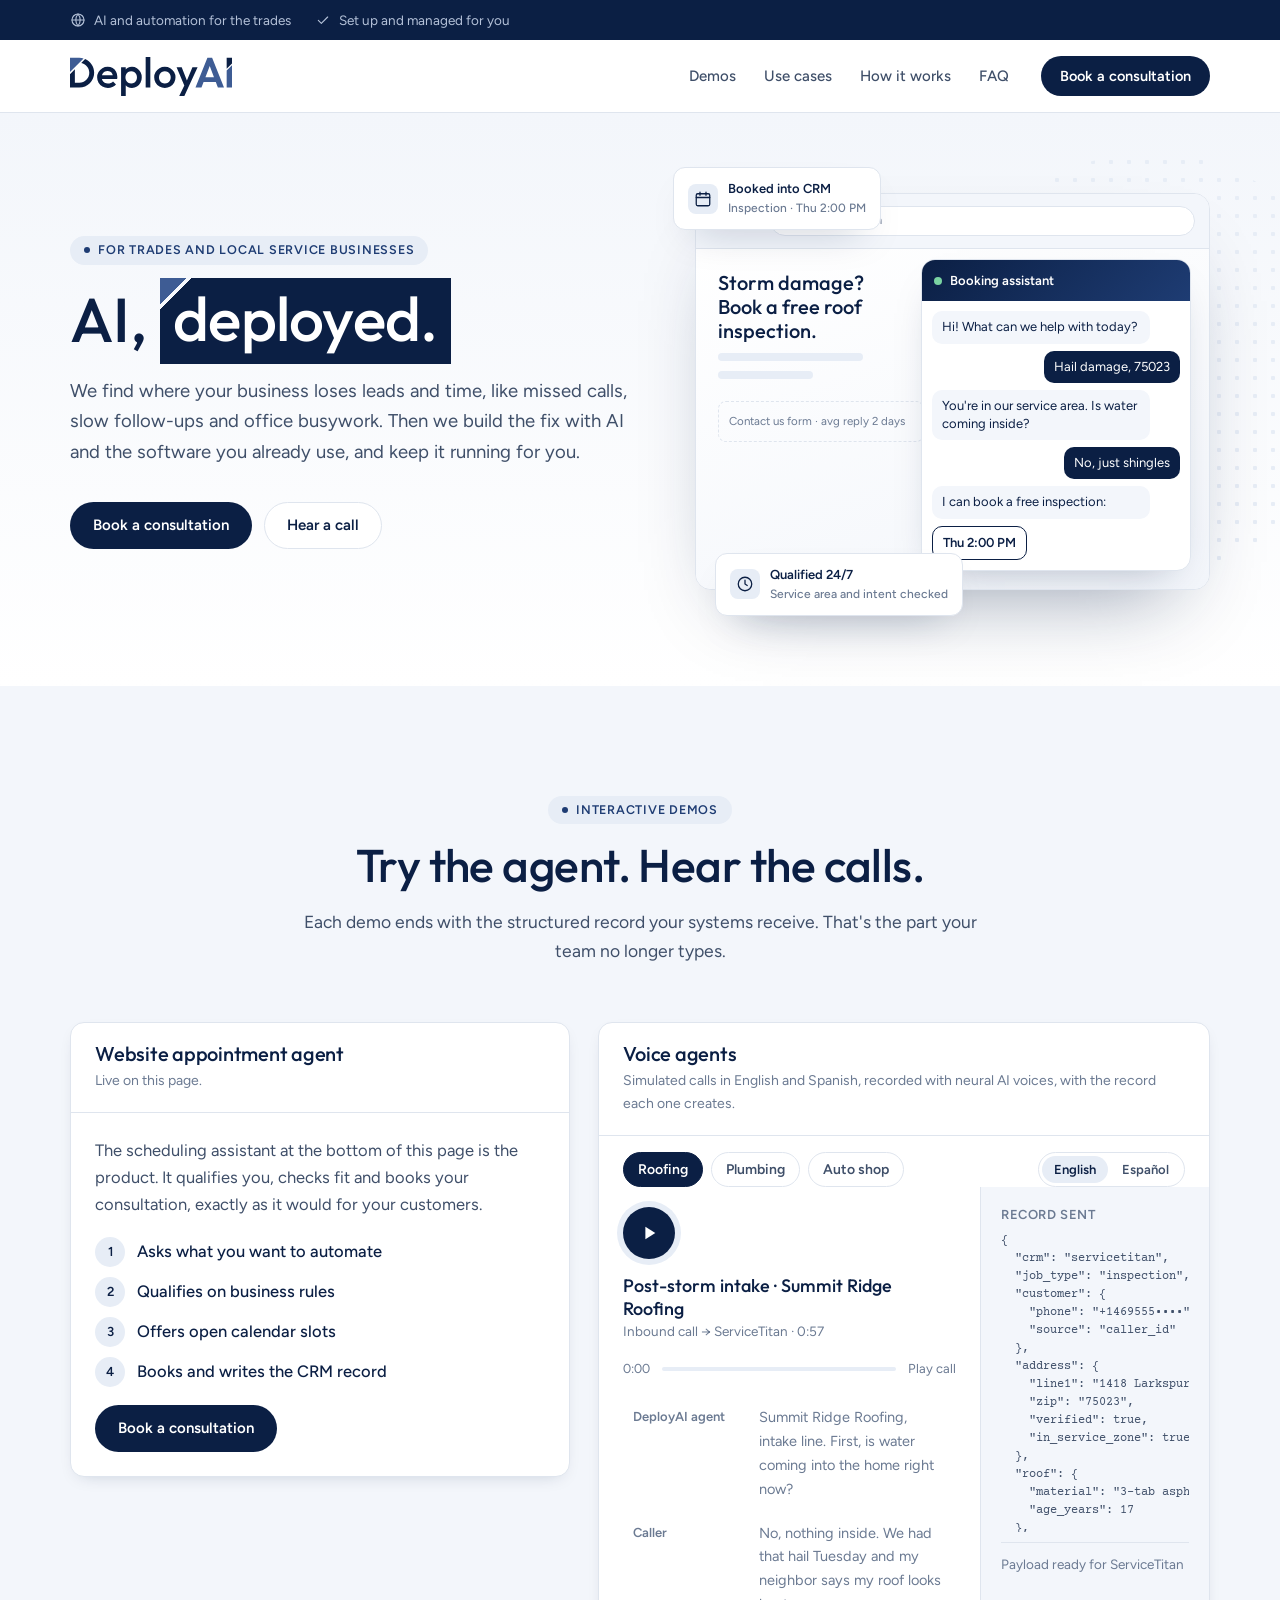
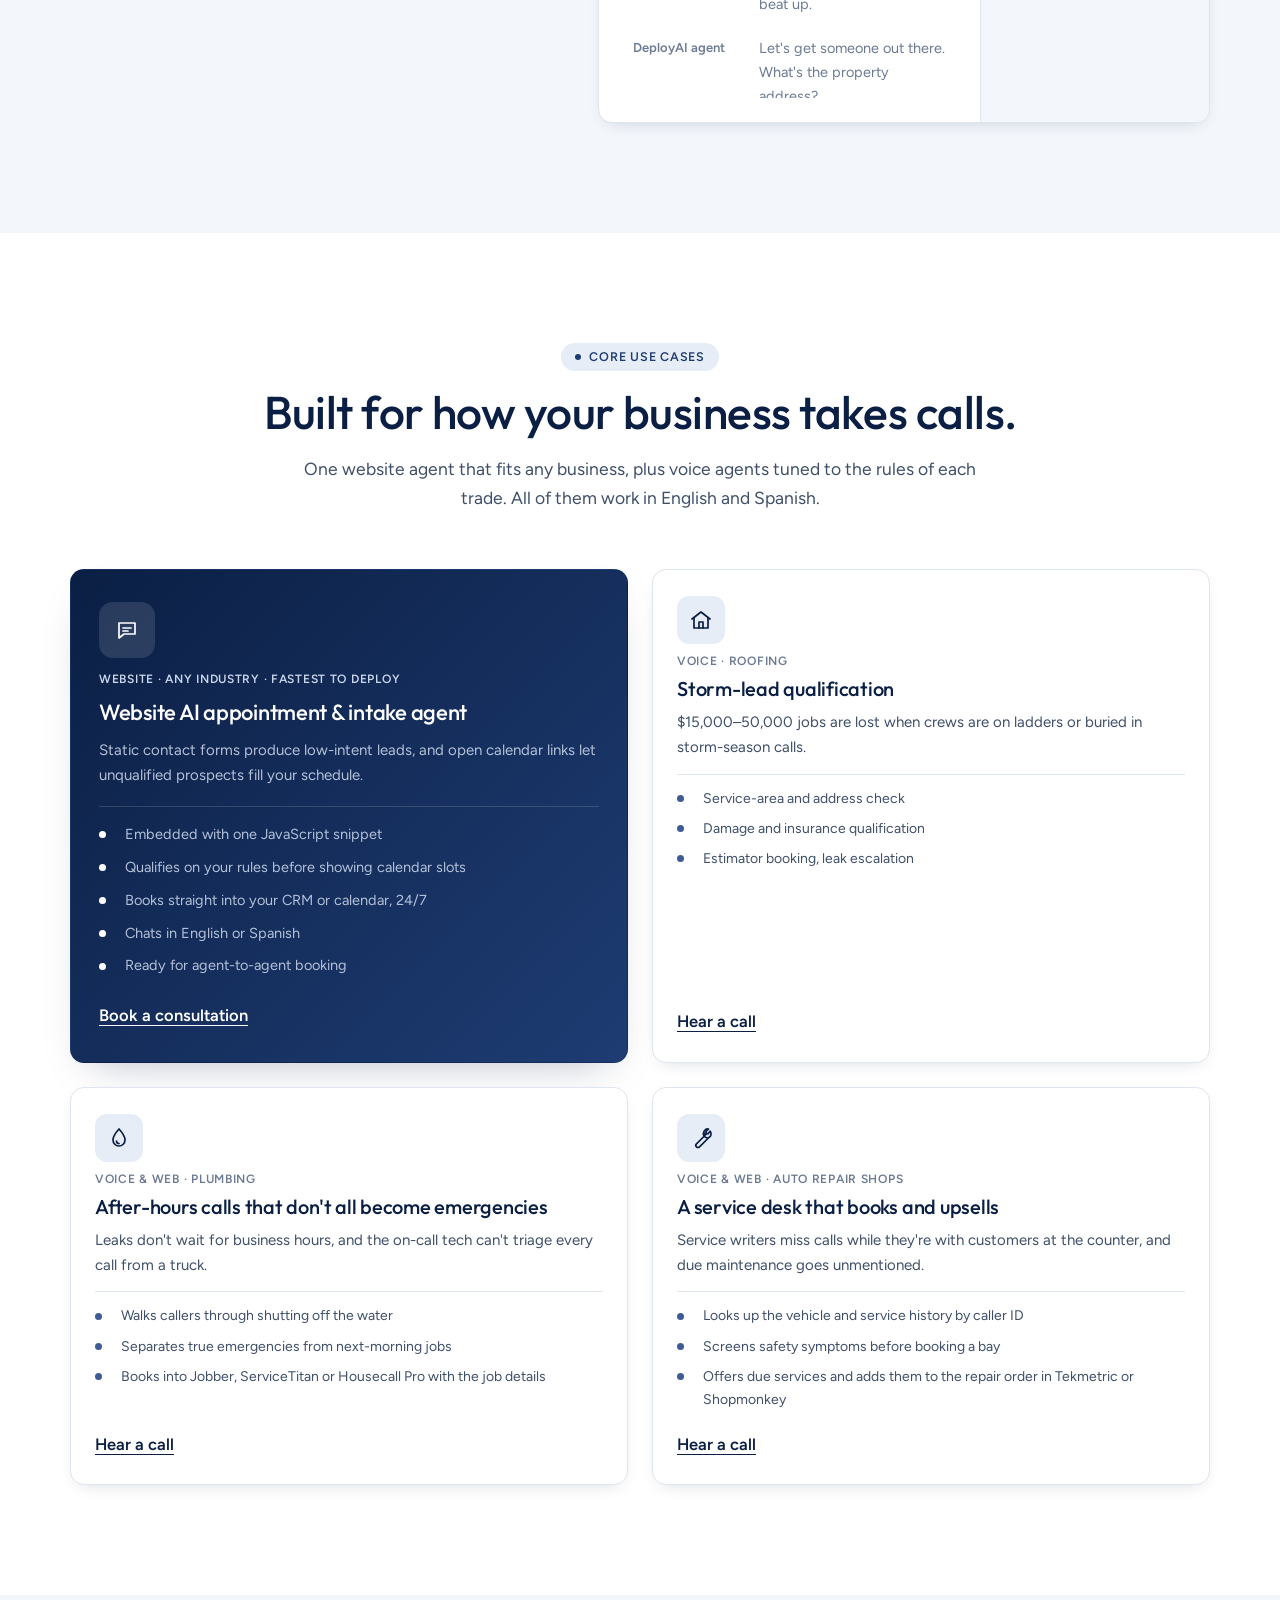
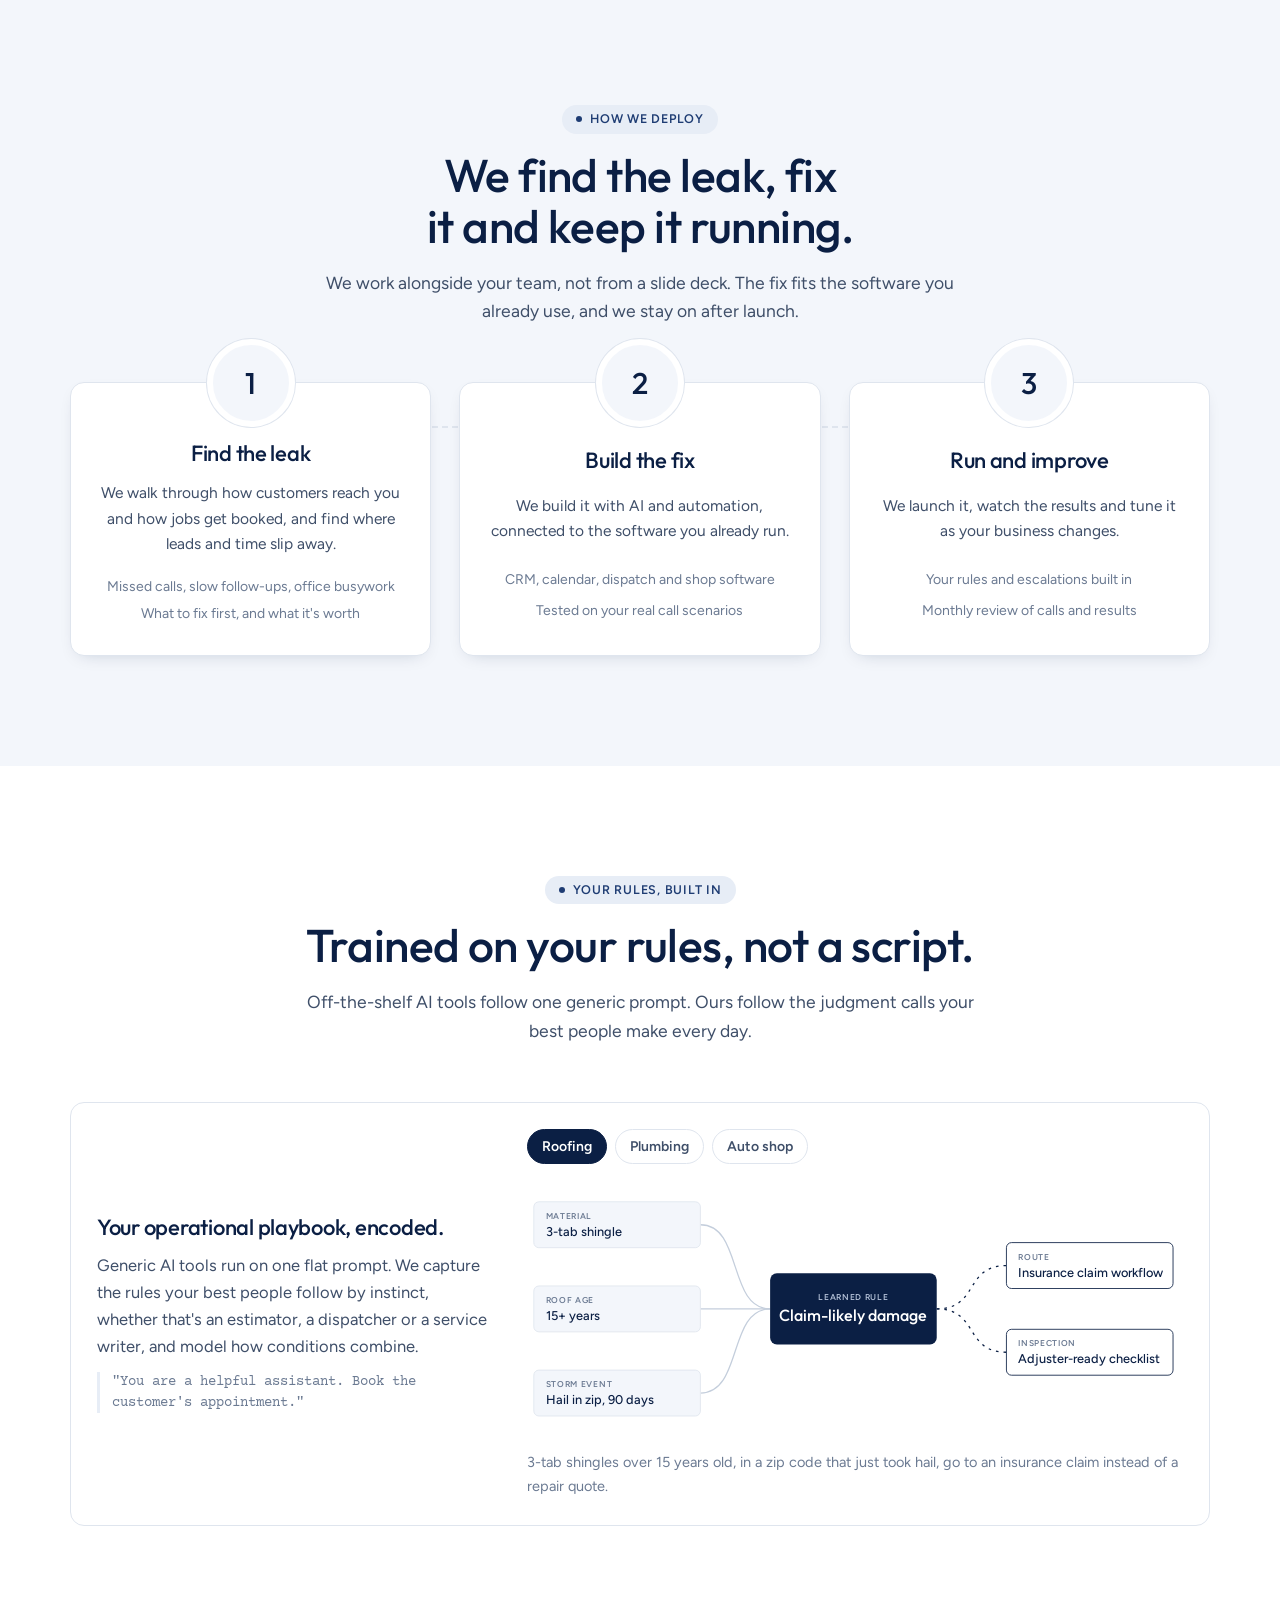
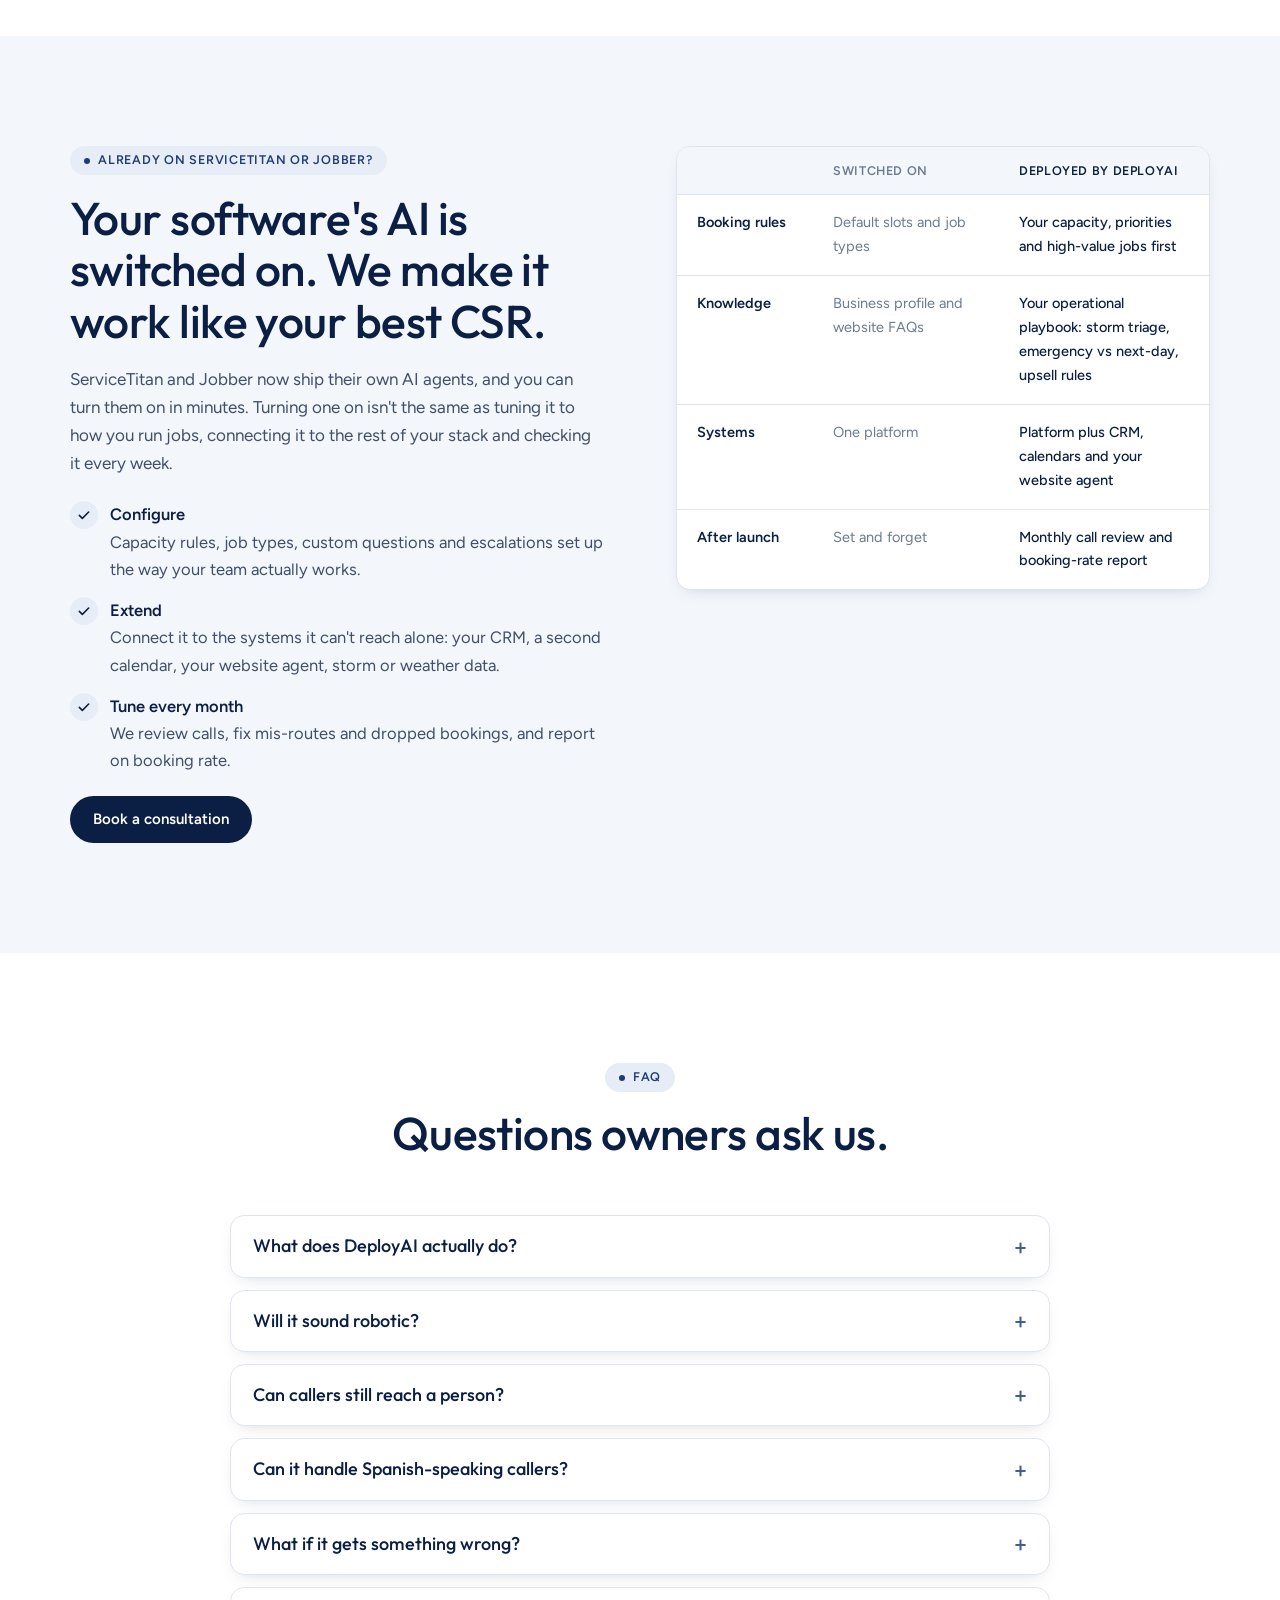
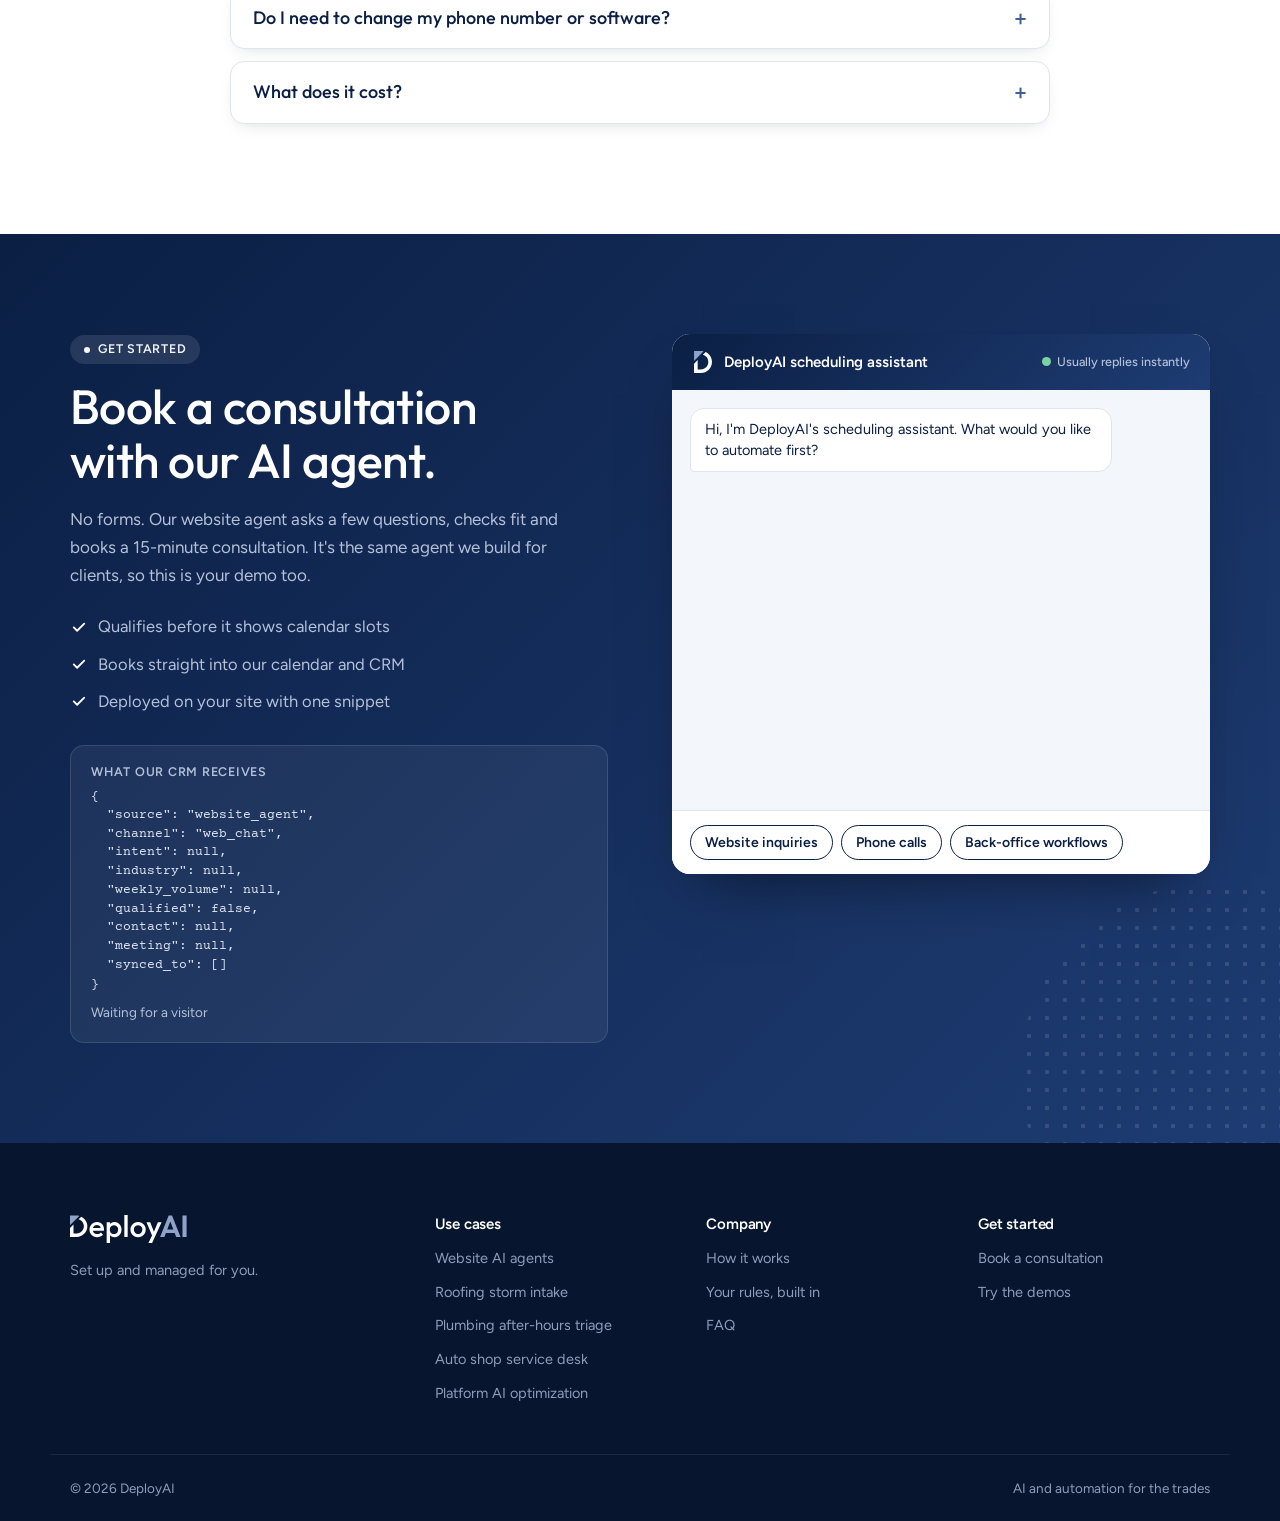
==== commit 6e564720: "Bilingual demos: English/Español toggle on voice calls, Spanish FAQ and copy" ====
--- a/index.html
+++ b/index.html
@@ -8,7 +8,7 @@
 <link rel="preconnect" href="https://fonts.googleapis.com">
 <link rel="preconnect" href="https://fonts.gstatic.com" crossorigin>
 <link rel="stylesheet" href="https://fonts.googleapis.com/css2?family=Outfit:wght@400..600&family=Figtree:wght@400;500;600&family=Courier+Prime:wght@400;700&display=swap">
-<link rel="stylesheet" href="styles.css?v=20261025d">
+<link rel="stylesheet" href="styles.css?v=20261025e">
 <link rel="icon" href="favicon.ico" sizes="any">
 <link rel="icon" type="image/svg+xml" href="assets/deployai-mark.svg">
 <link rel="apple-touch-icon" href="assets/apple-touch-icon.png">
@@ -123,11 +123,12 @@
         </div>
       </div>
       <div class="panel-card">
-        <header><h3>Voice agents</h3><p>Simulated calls recorded with neural AI voices, with the record each one creates.</p></header>
+        <header><h3>Voice agents</h3><p>Simulated calls in English and Spanish, recorded with neural AI voices, with the record each one creates.</p></header>
         <div class="vtabs" role="group" aria-label="Choose a demo call">
           <button type="button" data-vt="roofing" aria-pressed="true">Roofing</button>
           <button type="button" data-vt="plumbing" aria-pressed="false">Plumbing</button>
           <button type="button" data-vt="auto" aria-pressed="false">Auto shop</button>
+          <span class="langs" role="group" aria-label="Call language"><button type="button" data-lang="en" aria-pressed="true">English</button><button type="button" data-lang="es" aria-pressed="false">Español</button></span>
         </div>
         <div class="demo" data-demo>
           <div class="demo-main">
@@ -153,7 +154,7 @@
     <div class="center-head">
       <span class="pill">Core use cases</span>
       <h2>Built for how your business takes calls.</h2>
-      <p>One website agent that fits any business, plus voice agents tuned to the rules of each trade.</p>
+      <p>One website agent that fits any business, plus voice agents tuned to the rules of each trade. All of them work in English and Spanish.</p>
     </div>
     <div class="cases-grid">
       <article class="case hi case-web">
@@ -165,6 +166,7 @@
           <li>Embedded with one JavaScript snippet</li>
           <li>Qualifies on your rules before showing calendar slots</li>
           <li>Books straight into your CRM or calendar, 24/7</li>
+          <li>Chats in English or Spanish</li>
           <li>Ready for agent-to-agent booking</li>
         </ul>
         <a class="more" href="#book">Book a consultation</a>
@@ -273,6 +275,7 @@
       <details><summary>What does DeployAI actually do?</summary><p>We learn how customers reach you and how jobs get booked, find the biggest leak, and fix it with AI and automation connected to the software you already use. Then we keep it running.</p></details>
       <details><summary>Will it sound robotic?</summary><p>You hear the voice and approve the script before anything goes live. The demo calls on this page use the same kind of neural voices.</p></details>
       <details><summary>Can callers still reach a person?</summary><p>Yes. Urgent or complicated calls go to you or your team, based on rules you set, like an active leak or a safety issue.</p></details>
+      <details><summary>Can it handle Spanish-speaking callers?</summary><p>Yes. Every agent answers in English and Spanish and follows the caller's language. Your team still gets the job details in English, with the caller's language noted.</p></details>
       <details><summary>What if it gets something wrong?</summary><p>Every call and booking creates a record you can see. We review calls each month and fix anything that was routed or booked wrong.</p></details>
       <details><summary>Do I need to change my phone number or software?</summary><p>No. It works with your current number and the software you run today. If your software can't connect, we'll tell you before you pay anything.</p></details>
       <details><summary>What does it cost?</summary><p>It depends on what we fix. After a 15-minute consultation you get a fixed quote: a one-time setup fee and a monthly fee.</p></details>
@@ -324,6 +327,6 @@
      then paste the bot's config "script URL" below. Leave it empty to show the built-in preview agent. */
   window.DEPLOYAI_BOTPRESS = { configUrl: "" };
 </script>
-<script src="deployai.js?v=20261025d"></script>
+<script src="deployai.js?v=20261025e"></script>
 </body>
 </html>
--- a/styles.css
+++ b/styles.css
@@ -471,3 +471,9 @@
 .faq summary::after{content:"+";position:absolute;right:0;top:50%;transform:translateY(-50%);font:400 24px/1 var(--f-display);color:var(--steel)}
 .faq details[open] summary::after{content:"\2212"}
 .faq details p{padding:0 0 18px;font-size:16px;max-width:68ch}
+
+/* Call language switch (demo) */
+.vtabs .langs{margin-left:auto;display:inline-flex;gap:2px;padding:3px;border:1.5px solid var(--line);border-radius:999px;background:#fff}
+.vtabs .langs button{border:0;padding:5px 12px;font-size:13px;background:transparent}
+.vtabs .langs button[aria-pressed="true"]{background:var(--tint-2);color:var(--navy)}
+@media (max-width:560px){.vtabs .langs{margin-left:0}}
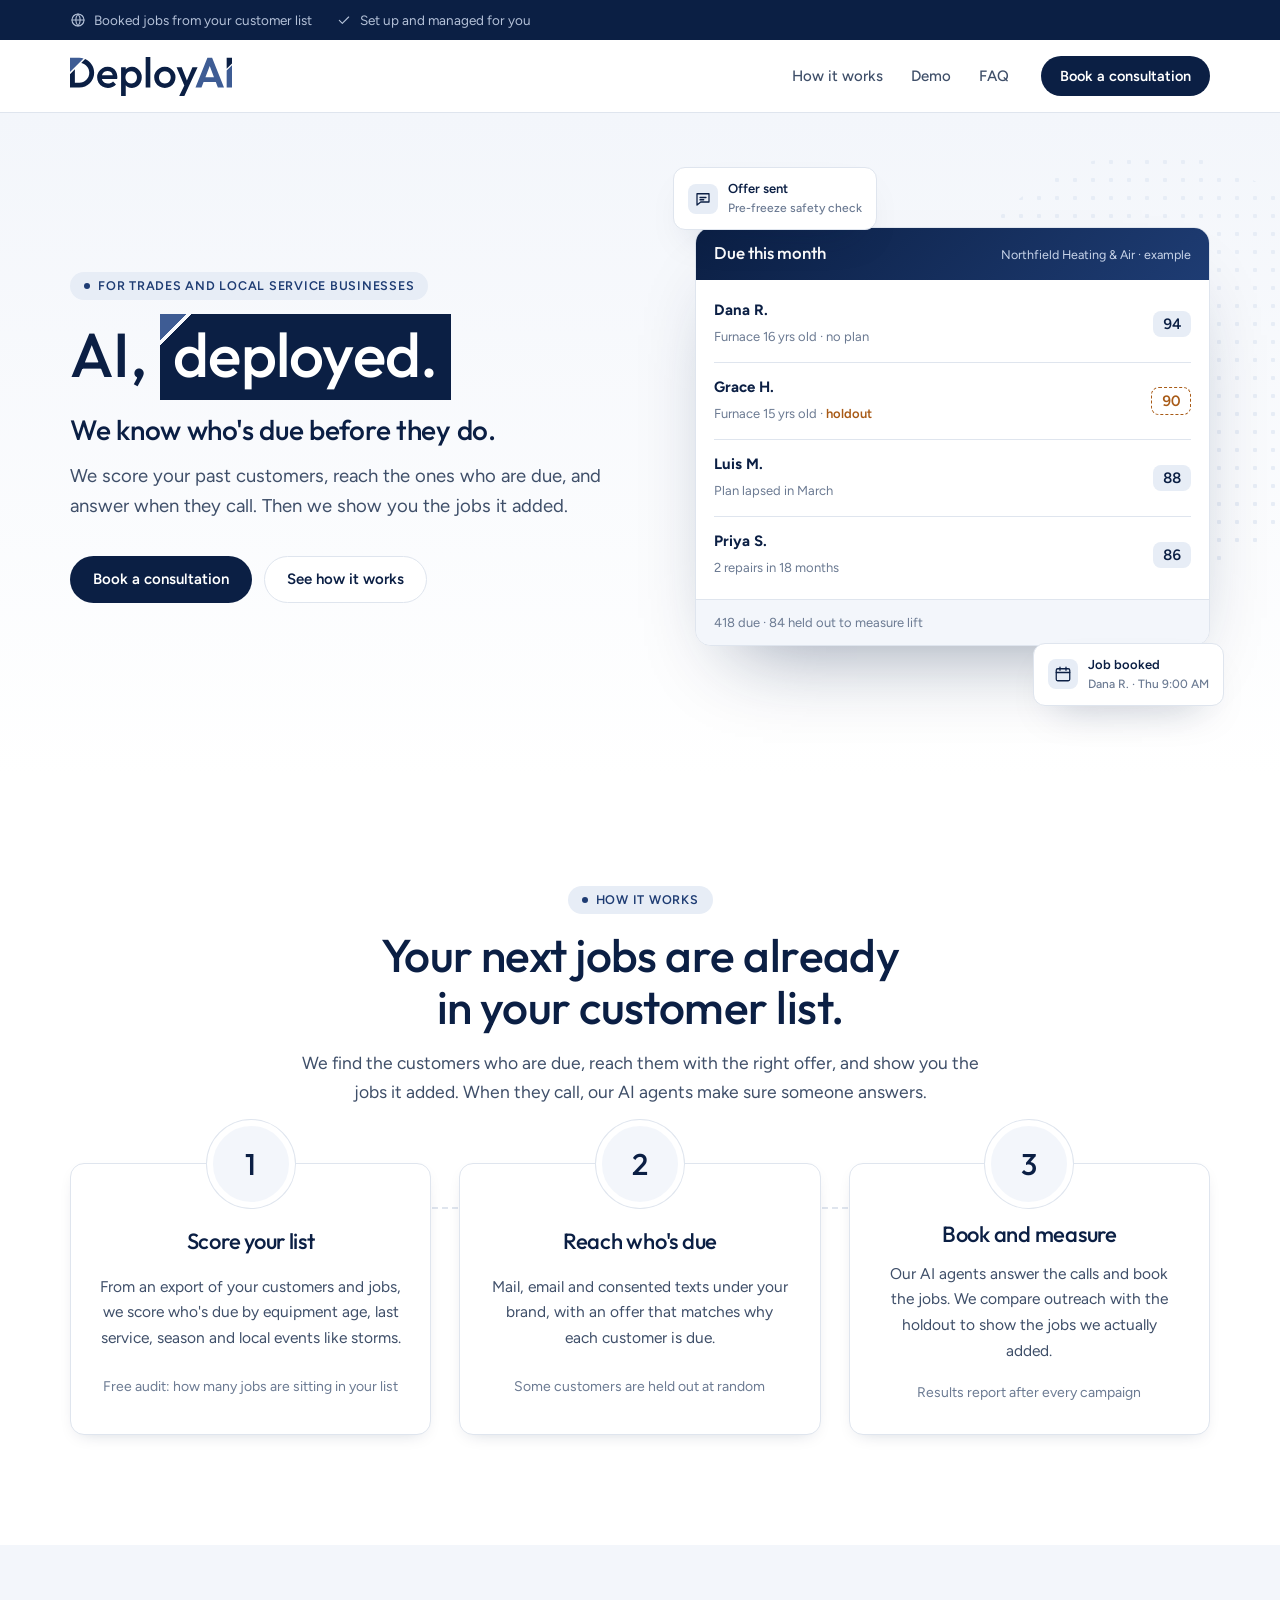
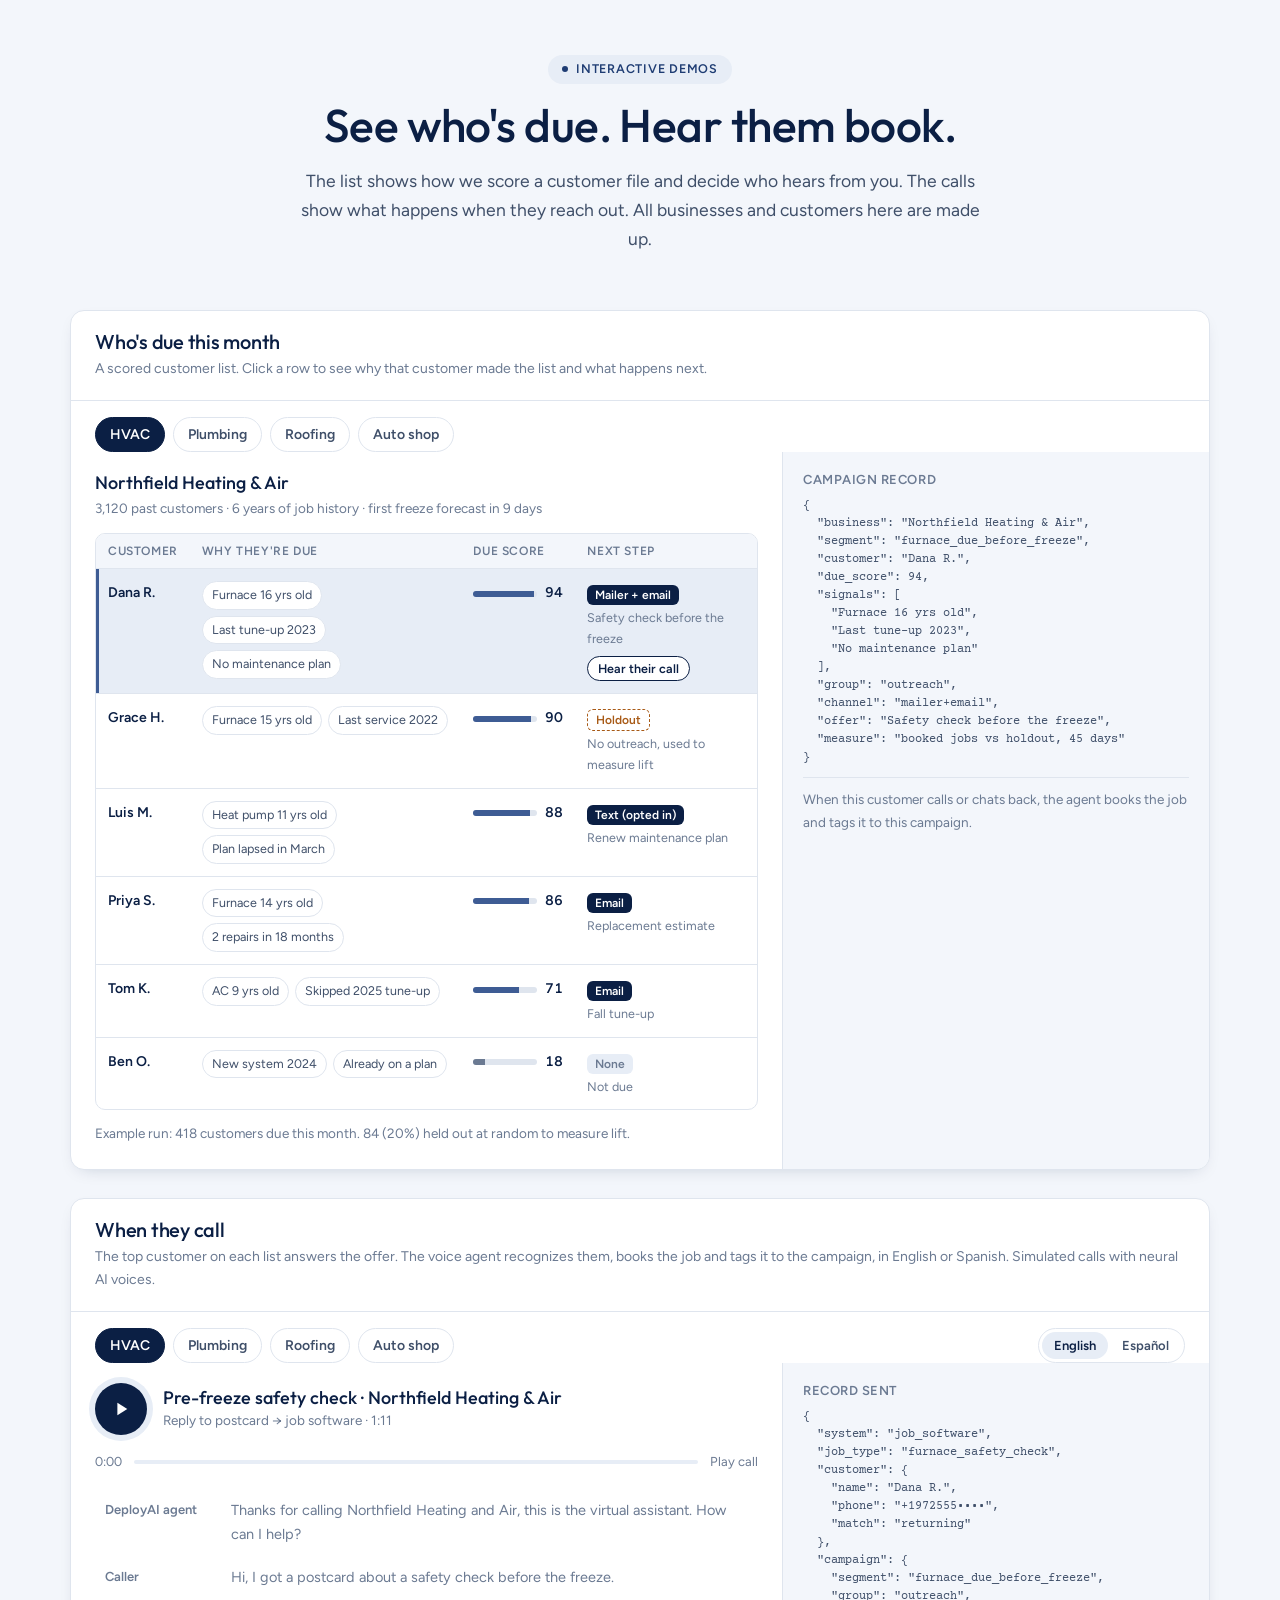
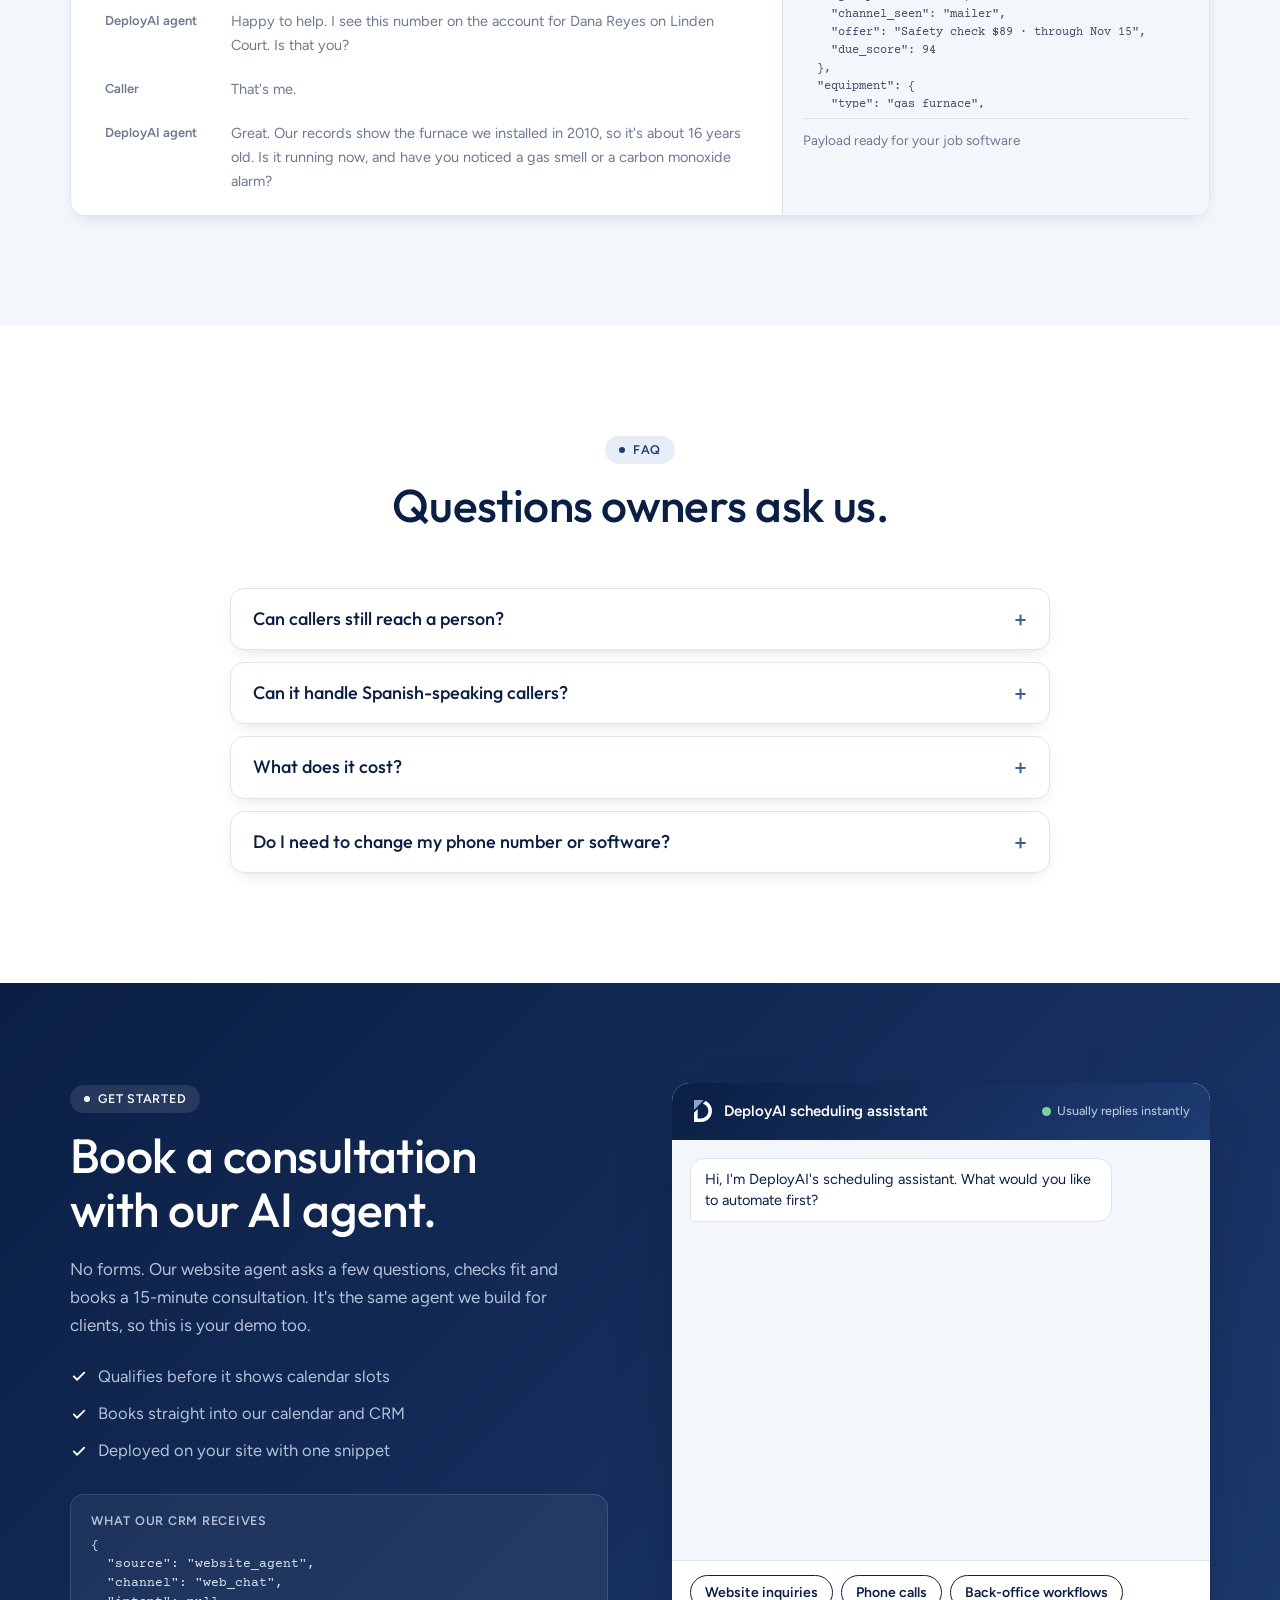
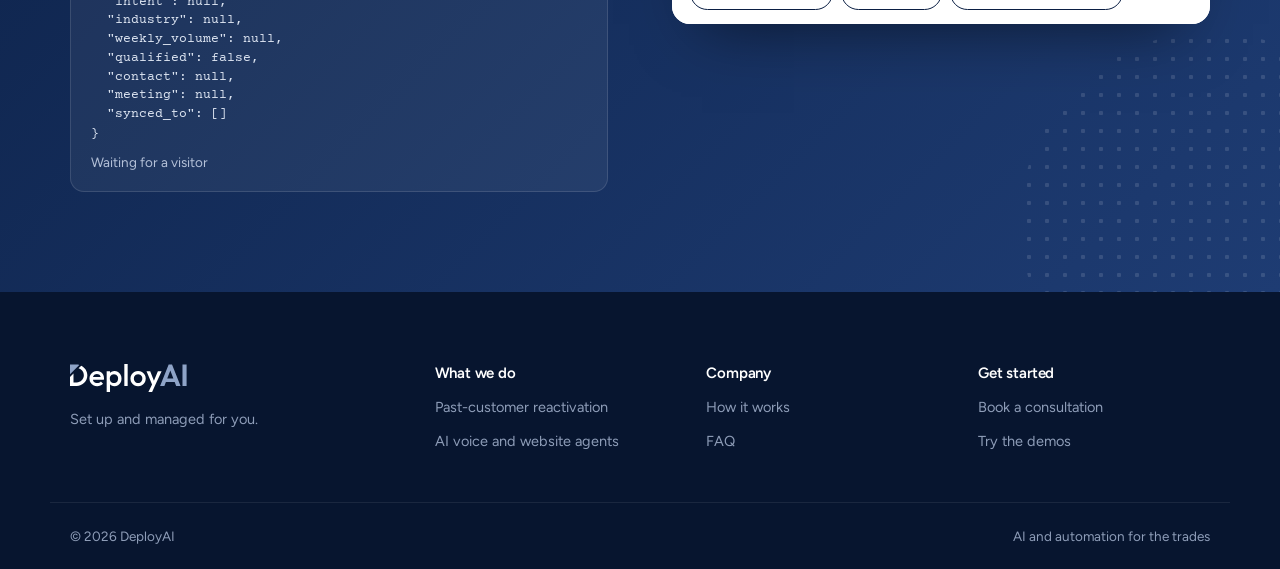
==== commit 2c4ad018: "Site v8: reactivation positioning, who's-due demo, matched calls, simplified page" ====
--- a/index.html
+++ b/index.html
@@ -4,11 +4,11 @@
 <meta charset="utf-8">
 <meta name="viewport" content="width=device-width, initial-scale=1">
 <title>DeployAI · AI, deployed.</title>
-<meta name="description" content="DeployAI finds where trade and local service businesses lose leads and time, builds the fix with AI and the software they already use, and keeps it running.">
+<meta name="description" content="We know who's due before they do. DeployAI scores home service businesses' customer lists, reaches the customers who are due, books the jobs and measures the lift every month.">
 <link rel="preconnect" href="https://fonts.googleapis.com">
 <link rel="preconnect" href="https://fonts.gstatic.com" crossorigin>
 <link rel="stylesheet" href="https://fonts.googleapis.com/css2?family=Outfit:wght@400..600&family=Figtree:wght@400;500;600&family=Courier+Prime:wght@400;700&display=swap">
-<link rel="stylesheet" href="styles.css?v=20261025e">
+<link rel="stylesheet" href="styles.css?v=20261026p">
 <link rel="icon" href="favicon.ico" sizes="any">
 <link rel="icon" type="image/svg+xml" href="assets/deployai-mark.svg">
 <link rel="apple-touch-icon" href="assets/apple-touch-icon.png">
@@ -16,7 +16,7 @@
 <meta property="og:site_name" content="DeployAI">
 <meta property="og:type" content="website">
 <meta property="og:title" content="DeployAI · AI, deployed.">
-<meta property="og:description" content="DeployAI finds where trade and local service businesses lose leads and time, builds the fix with AI and the software they already use, and keeps it running.">
+<meta property="og:description" content="We know who's due before they do. DeployAI scores home service businesses' customer lists, reaches the customers who are due, books the jobs and measures the lift every month.">
 <meta property="og:image" content="https://nglungfai.github.io/deployai/assets/og-image.png">
 <meta name="twitter:card" content="summary_large_image">
 </head>
@@ -45,16 +45,15 @@
 </svg>
 
 <div class="topbar"><div class="wrap">
-  <span><svg class="ic"><use href="#i-globe"/></svg>AI and automation for the trades</span>
+  <span><svg class="ic"><use href="#i-globe"/></svg>Booked jobs from your customer list</span>
   <span><svg class="ic"><use href="#i-check"/></svg>Set up and managed for you</span>
 </div></div>
 <header class="nav">
   <div class="wrap">
     <a class="logo" href="index.html" aria-label="DeployAI home"><svg class="logo-svg" aria-hidden="true" focusable="false" xmlns="http://www.w3.org/2000/svg" viewBox="4.00 -72.00 383.12 92.00"><path fill="#0B1F44" d="M150.2 1Q144.7 1 140.4 -1.35Q137.54 -2.91 135.5 -5.25V20H124.5V-48H135.5V-42.66Q137.59 -45.06 140.5 -46.65Q144.8 -49 150.2 -49Q156.7 -49 161.95 -45.65Q167.2 -42.3 170.25 -36.65Q173.3 -31 173.3 -23.9Q173.3 -16.9 170.25 -11.25Q167.2 -5.6 161.95 -2.3Q156.7 1 150.2 1ZM227.7 1Q220.7 1 215 -2.35Q209.3 -5.7 205.95 -11.4Q202.6 -17.1 202.6 -24.1Q202.6 -31.1 205.95 -36.7Q209.3 -42.3 215 -45.65Q220.7 -49 227.7 -49Q234.8 -49 240.5 -45.7Q246.2 -42.4 249.55 -36.75Q252.9 -31.1 252.9 -24.1Q252.9 -17.1 249.55 -11.4Q246.2 -5.7 240.5 -2.35Q234.8 1 227.7 1ZM93.4 1Q86.2 1 80.45 -2.25Q74.7 -5.5 71.35 -11.2Q68 -16.9 68 -24Q68 -31.1 71.3 -36.75Q74.6 -42.4 80.25 -45.7Q85.9 -49 92.8 -49Q99.5 -49 104.65 -45.9Q109.8 -42.8 112.75 -37.4Q115.7 -32 115.7 -25.1Q115.7 -23.9 115.55 -22.65Q115.4 -21.4 115.1 -19.9H79.29Q79.74 -18.02 80.6 -16.4Q82.4 -13 85.7 -11.15Q89 -9.3 93.3 -9.3Q97 -9.3 100.15 -10.6Q103.3 -11.9 105.5 -14.4L112.5 -7.3Q109 -3.2 104 -1.1Q99 1 93.4 1ZM4 -31.53 15.5 -43.03V-11.5H26C38.98 -11.5 49.5 -22.02 49.5 -35C49.5 -46.43 41.34 -55.95 30.54 -58.06L39.69 -67.22C52.22 -61.89 61 -49.47 61 -35C61 -15.67 45.33 0 26 0H4ZM261.6 20 273.65 -4.83 255.4 -48H267.5L279.8 -16.73L292.8 -48H305L282.7 0.5L273.8 20ZM182.5 0V-72H193.5V0ZM227.7 -9.6Q231.8 -9.6 234.95 -11.45Q238.1 -13.3 239.85 -16.6Q241.6 -19.9 241.6 -24.1Q241.6 -28.3 239.8 -31.5Q238 -34.7 234.9 -36.55Q231.8 -38.4 227.7 -38.4Q223.7 -38.4 220.55 -36.55Q217.4 -34.7 215.65 -31.5Q213.9 -28.3 213.9 -24.1Q213.9 -19.9 215.65 -16.6Q217.4 -13.3 220.55 -11.45Q223.7 -9.6 227.7 -9.6ZM148.4 -9.4Q152.4 -9.4 155.45 -11.25Q158.5 -13.1 160.25 -16.4Q162 -19.7 162 -24Q162 -28.3 160.25 -31.6Q158.5 -34.9 155.45 -36.75Q152.4 -38.6 148.4 -38.6Q144.4 -38.6 141.3 -36.75Q138.2 -34.9 136.5 -31.6Q134.8 -28.3 134.8 -24Q134.8 -19.7 136.5 -16.4Q138.2 -13.1 141.3 -11.25Q144.4 -9.4 148.4 -9.4ZM387.12 -57.66 373.58 -44.12V-70H387.12ZM79.32 -28.9H104.87Q104.44 -31.02 103.6 -32.7Q102.1 -35.7 99.35 -37.3Q96.6 -38.9 92.6 -38.9Q88.4 -38.9 85.3 -37.1Q82.2 -35.3 80.5 -32.05Q79.74 -30.6 79.32 -28.9Z"/><path fill="#3E5C94" d="M300 0 328.18 -70H339.23L367.31 0H352.87L347.95 -13.04H319.14L314.14 0ZM373.58 0V-39.88L387.12 -53.42V0ZM4 -70H26C29.5 -70 32.87 -69.49 36.06 -68.53L4 -36.47ZM343.66 -24.4 333.64 -50.91 323.48 -24.4Z"/></svg></a>
     <ul>
-      <li><a href="#demos">Demos</a></li>
-      <li><a href="#use-cases">Use cases</a></li>
       <li><a href="#approach">How it works</a></li>
+      <li><a href="#demos">Demo</a></li>
       <li><a href="#faq">FAQ</a></li>
     </ul>
     <a class="btn btn-navy" href="#book">Book a consultation</a>
@@ -67,37 +66,42 @@
     <div>
       <span class="pill">For trades and local service businesses</span>
       <h1>AI, <span class="hl">deployed.</span></h1>
-      <p class="sub">We find where your business loses leads and time, like missed calls, slow follow-ups and office busywork. Then we build the fix with AI and the software you already use, and keep it running for you.</p>
+      <p class="lead">We know who's due before they do.</p>
+      <p class="sub">We score your past customers, reach the ones who are due, and answer when they call. Then we show you the jobs it added.</p>
       <div class="ctas">
         <a class="btn btn-navy" href="#book">Book a consultation</a>
-        <a class="btn btn-line" href="#demos">Hear a call</a>
-      </div>
-    </div>
-    <div class="mock" aria-label="Example: a DeployAI website agent qualifying a visitor and offering an appointment">
-      <div class="browser">
-        <div class="bar"><i></i><i></i><i></i><span>yourbusiness.com</span></div>
-        <div class="page">
-          <div class="fake">
-            <h5>Storm damage? Book a free roof inspection.</h5>
-            <div class="ln"></div><div class="ln s"></div>
-            <div class="old">Contact us form · avg reply 2 days</div>
-          </div>
-          <div class="widget" role="img" aria-label="Chat: visitor reports a roof leak in Plano; agent confirms the service area and offers Thursday 2 PM">
-            <header><b></b>Booking assistant</header>
-            <ul>
-              <li class="b">Hi! What can we help with today?</li>
-              <li class="u">Hail damage, 75023</li>
-              <li class="b">You're in our service area. Is water coming inside?</li>
-              <li class="u">No, just shingles</li>
-              <li class="b">I can book a free inspection:</li>
-              <li class="slot">Thu 2:00 PM</li>
-            </ul>
-          </div>
-        </div>
-      </div>
-      <div class="chip c1"><span class="dot"><svg class="ic"><use href="#i-calendar"/></svg></span><div>Booked into CRM<small>Inspection · Thu 2:00 PM</small></div></div>
-      <div class="chip c2"><span class="dot"><svg class="ic"><use href="#i-clock"/></svg></span><div>Qualified 24/7<small>Service area and intent checked</small></div></div>
-    </div>
+        <a class="btn btn-line" href="#approach">See how it works</a>
+      </div>
+    </div>
+    <div class="mock" aria-label="Example: a scored list of customers due for service">
+      <div class="mini-due">
+        <header><b>Due this month</b><span>Northfield Heating &amp; Air · example</span></header>
+        <ol>
+          <li><div><b>Dana R.</b><small>Furnace 16 yrs old · no plan</small></div><span class="s">94</span></li>
+          <li class="hold"><div><b>Grace H.</b><small>Furnace 15 yrs old · <em>holdout</em></small></div><span class="s">90</span></li>
+          <li><div><b>Luis M.</b><small>Plan lapsed in March</small></div><span class="s">88</span></li>
+          <li><div><b>Priya S.</b><small>2 repairs in 18 months</small></div><span class="s">86</span></li>
+        </ol>
+        <footer>418 due · 84 held out to measure lift</footer>
+      </div>
+      <div class="chip c1"><span class="dot"><svg class="ic"><use href="#i-chat"/></svg></span><div>Offer sent<small>Pre-freeze safety check</small></div></div>
+      <div class="chip c2"><span class="dot"><svg class="ic"><use href="#i-calendar"/></svg></span><div>Job booked<small>Dana R. · Thu 9:00 AM</small></div></div>
+    </div>
+  </div>
+</section>
+
+<section class="sec" id="approach">
+  <div class="wrap">
+    <div class="center-head">
+      <span class="pill">How it works</span>
+      <h2>Your next jobs are already in your customer list.</h2>
+      <p>We find the customers who are due, reach them with the right offer, and show you the jobs it added. When they call, our AI agents make sure someone answers.</p>
+    </div>
+    <ol class="steps">
+      <li class="step"><span class="num">1</span><h3>Score your list</h3><p>From an export of your customers and jobs, we score who's due by equipment age, last service, season and local events like storms.</p><ul><li>Free audit: how many jobs are sitting in your list</li></ul></li>
+      <li class="step"><span class="num">2</span><h3>Reach who's due</h3><p>Mail, email and consented texts under your brand, with an offer that matches why each customer is due.</p><ul><li>Some customers are held out at random</li></ul></li>
+      <li class="step"><span class="num">3</span><h3>Book and measure</h3><p>Our AI agents answer the calls and book the jobs. We compare outreach with the holdout to show the jobs we actually added.</p><ul><li>Results report after every campaign</li></ul></li>
+    </ol>
   </div>
 </section>
 
@@ -105,28 +109,38 @@
   <div class="wrap">
     <div class="center-head">
       <span class="pill">Interactive demos</span>
-      <h2>Try the agent. Hear the calls.</h2>
-      <p>Each demo ends with the structured record your systems receive. That's the part your team no longer types.</p>
+      <h2>See who's due. Hear them book.</h2>
+      <p>The list shows how we score a customer file and decide who hears from you. The calls show what happens when they reach out. All businesses and customers here are made up.</p>
+    </div>
+    <div class="panel-card due" data-due>
+      <header><h3>Who's due this month</h3><p>A scored customer list. Click a row to see why that customer made the list and what happens next.</p></header>
+      <div class="vtabs" role="group" aria-label="Choose an example business">
+        <button type="button" data-due-tab="hvac" aria-pressed="true">HVAC</button>
+        <button type="button" data-due-tab="plumbing" aria-pressed="false">Plumbing</button>
+        <button type="button" data-due-tab="roofing" aria-pressed="false">Roofing</button>
+        <button type="button" data-due-tab="auto" aria-pressed="false">Auto shop</button>
+      </div>
+      <div class="demo">
+        <div class="demo-main">
+          <div class="due-head"><div class="demo-title" data-due-biz></div><div class="demo-meta" data-due-meta></div></div>
+          <div class="due-scroll">
+            <table class="due-table">
+              <thead><tr><th scope="col">Customer</th><th scope="col">Why they're due</th><th scope="col">Due score</th><th scope="col">Next step</th></tr></thead>
+              <tbody data-due-body></tbody>
+            </table>
+          </div>
+          <p class="due-sum" data-due-summary></p>
+        </div>
+        <aside class="demo-side"><h4>Campaign record</h4><pre class="payload" data-due-record></pre><p class="status" data-due-status></p></aside>
+      </div>
     </div>
     <div class="demos">
-      <div class="panel-card showcase">
-        <header><h3>Website appointment agent</h3><p>Live on this page.</p></header>
-        <div class="sc-body">
-          <p>The scheduling assistant at the bottom of this page is the product. It qualifies you, checks fit and books your consultation, exactly as it would for your customers.</p>
-          <ul class="sc-steps">
-            <li><span>1</span>Asks what you want to automate</li>
-            <li><span>2</span>Qualifies on business rules</li>
-            <li><span>3</span>Offers open calendar slots</li>
-            <li><span>4</span>Books and writes the CRM record</li>
-          </ul>
-          <a class="btn btn-navy" href="#book">Book a consultation</a>
-        </div>
-      </div>
       <div class="panel-card">
-        <header><h3>Voice agents</h3><p>Simulated calls in English and Spanish, recorded with neural AI voices, with the record each one creates.</p></header>
+        <header><h3>When they call</h3><p>The top customer on each list answers the offer. The voice agent recognizes them, books the job and tags it to the campaign, in English or Spanish. Simulated calls with neural AI voices.</p></header>
         <div class="vtabs" role="group" aria-label="Choose a demo call">
-          <button type="button" data-vt="roofing" aria-pressed="true">Roofing</button>
+          <button type="button" data-vt="hvac" aria-pressed="true">HVAC</button>
           <button type="button" data-vt="plumbing" aria-pressed="false">Plumbing</button>
+          <button type="button" data-vt="roofing" aria-pressed="false">Roofing</button>
           <button type="button" data-vt="auto" aria-pressed="false">Auto shop</button>
           <span class="langs" role="group" aria-label="Call language"><button type="button" data-lang="en" aria-pressed="true">English</button><button type="button" data-lang="es" aria-pressed="false">Español</button></span>
         </div>
@@ -149,122 +163,6 @@
   </div>
 </section>
 
-<section class="sec" id="use-cases">
-  <div class="wrap">
-    <div class="center-head">
-      <span class="pill">Core use cases</span>
-      <h2>Built for how your business takes calls.</h2>
-      <p>One website agent that fits any business, plus voice agents tuned to the rules of each trade. All of them work in English and Spanish.</p>
-    </div>
-    <div class="cases-grid">
-      <article class="case hi case-web">
-        <span class="tile"><svg class="ic"><use href="#i-chat"/></svg></span>
-        <span class="tag">Website · Any industry · Fastest to deploy</span>
-        <h3>Website AI appointment &amp; intake agent</h3>
-        <p class="prob">Static contact forms produce low-intent leads, and open calendar links let unqualified prospects fill your schedule.</p>
-        <ul>
-          <li>Embedded with one JavaScript snippet</li>
-          <li>Qualifies on your rules before showing calendar slots</li>
-          <li>Books straight into your CRM or calendar, 24/7</li>
-          <li>Chats in English or Spanish</li>
-          <li>Ready for agent-to-agent booking</li>
-        </ul>
-        <a class="more" href="#book">Book a consultation</a>
-      </article>
-      <article class="case ind">
-        <span class="tile"><svg class="ic"><use href="#i-home"/></svg></span>
-        <span class="tag">Voice · Roofing</span>
-        <h3>Storm-lead qualification</h3>
-        <p class="prob">$15,000–50,000 jobs are lost when crews are on ladders or buried in storm-season calls.</p>
-        <ul><li>Service-area and address check</li><li>Damage and insurance qualification</li><li>Estimator booking, leak escalation</li></ul>
-        <a class="more" href="#demos" data-demo-link="roofing">Hear a call</a>
-      </article>
-      <article class="case ind">
-        <span class="tile"><svg class="ic"><use href="#i-drop"/></svg></span>
-        <span class="tag">Voice &amp; web · Plumbing</span>
-        <h3>After-hours calls that don't all become emergencies</h3>
-        <p class="prob">Leaks don't wait for business hours, and the on-call tech can't triage every call from a truck.</p>
-        <ul><li>Walks callers through shutting off the water</li><li>Separates true emergencies from next-morning jobs</li><li>Books into Jobber, ServiceTitan or Housecall Pro with the job details</li></ul>
-        <a class="more" href="#demos" data-demo-link="plumbing">Hear a call</a>
-      </article>
-      <article class="case ind">
-        <span class="tile"><svg class="ic"><use href="#i-wrench"/></svg></span>
-        <span class="tag">Voice &amp; web · Auto repair shops</span>
-        <h3>A service desk that books and upsells</h3>
-        <p class="prob">Service writers miss calls while they're with customers at the counter, and due maintenance goes unmentioned.</p>
-        <ul><li>Looks up the vehicle and service history by caller ID</li><li>Screens safety symptoms before booking a bay</li><li>Offers due services and adds them to the repair order in Tekmetric or Shopmonkey</li></ul>
-        <a class="more" href="#demos" data-demo-link="auto">Hear a call</a>
-      </article>
-    </div>
-  </div>
-</section>
-
-<section class="sec tint" id="approach">
-  <div class="wrap">
-    <div class="center-head">
-      <span class="pill">How we deploy</span>
-      <h2>We find the leak, fix it and keep it running.</h2>
-      <p>We work alongside your team, not from a slide deck. The fix fits the software you already use, and we stay on after launch.</p>
-    </div>
-    <ol class="steps">
-      <li class="step"><span class="num">1</span><h3>Find the leak</h3><p>We walk through how customers reach you and how jobs get booked, and find where leads and time slip away.</p><ul><li>Missed calls, slow follow-ups, office busywork</li><li>What to fix first, and what it's worth</li></ul></li>
-      <li class="step"><span class="num">2</span><h3>Build the fix</h3><p>We build it with AI and automation, connected to the software you already run.</p><ul><li>CRM, calendar, dispatch and shop software</li><li>Tested on your real call scenarios</li></ul></li>
-      <li class="step"><span class="num">3</span><h3>Run and improve</h3><p>We launch it, watch the results and tune it as your business changes.</p><ul><li>Your rules and escalations built in</li><li>Monthly review of calls and results</li></ul></li>
-    </ol>
-  </div>
-</section>
-
-<section class="sec" id="playbook">
-  <div class="wrap">
-    <div class="center-head">
-      <span class="pill">Your rules, built in</span>
-      <h2>Trained on your rules, not a script.</h2>
-      <p>Off-the-shelf AI tools follow one generic prompt. Ours follow the judgment calls your best people make every day.</p>
-    </div>
-    <div class="kg-box">
-      <div class="copy">
-        <h3>Your operational playbook, encoded.</h3>
-        <p>Generic AI tools run on one flat prompt. We capture the rules your best people follow by instinct, whether that's an estimator, a dispatcher or a service writer, and model how conditions combine.</p>
-        <q>"You are a helpful assistant. Book the customer's appointment."</q>
-      </div>
-      <div class="kg-panel">
-        <div class="vtabs" role="group" aria-label="Choose a playbook example">
-          <button type="button" data-vt="roofing" aria-pressed="true">Roofing</button>
-          <button type="button" data-vt="plumbing" aria-pressed="false">Plumbing</button>
-          <button type="button" data-vt="auto" aria-pressed="false">Auto shop</button>
-        </div>
-        <div data-kg></div>
-        <p class="kg-caption" data-vpanel="roofing">3-tab shingles over 15 years old, in a zip code that just took hail, go to an insurance claim instead of a repair quote.</p>
-        <p class="kg-caption" data-vpanel="plumbing" hidden>A leaking water heater gets a shutoff walkthrough first. Once the water is off, a 12-year-old tank books the first morning slot with a replacement quote, sparing the customer an emergency rate. Water still spreading, or a gas smell, gets the on-call tech or the gas company right away.</p>
-        <p class="kg-caption" data-vpanel="auto" hidden>A car already booked for brakes, 6,200 miles past its last oil change, gets the oil change offered on the same visit and added to the repair order. A soft pedal or pulling skips the upsell and goes straight to a service advisor.</p>
-      </div>
-    </div>
-  </div>
-</section>
-
-<section class="sec tint" id="platform-ai">
-  <div class="wrap split pa">
-    <div class="copy">
-      <span class="pill">Already on ServiceTitan or Jobber?</span>
-      <h2>Your software's AI is switched on. We make it work like your best CSR.</h2>
-      <p>ServiceTitan and Jobber now ship their own AI agents, and you can turn them on in minutes. Turning one on isn't the same as tuning it to how you run jobs, connecting it to the rest of your stack and checking it every week.</p>
-      <ul class="checks">
-        <li><span class="ok"><svg class="ic"><use href="#i-check"/></svg></span><div><b>Configure</b>Capacity rules, job types, custom questions and escalations set up the way your team actually works.</div></li>
-        <li><span class="ok"><svg class="ic"><use href="#i-check"/></svg></span><div><b>Extend</b>Connect it to the systems it can't reach alone: your CRM, a second calendar, your website agent, storm or weather data.</div></li>
-        <li><span class="ok"><svg class="ic"><use href="#i-check"/></svg></span><div><b>Tune every month</b>We review calls, fix mis-routes and dropped bookings, and report on booking rate.</div></li>
-      </ul>
-      <a class="btn btn-navy" href="#book">Book a consultation</a>
-    </div>
-    <div class="cmp" role="table" aria-label="Switched on versus deployed by DeployAI">
-      <div class="cmp-row cmp-head" role="row"><span role="columnheader"></span><span role="columnheader">Switched on</span><span role="columnheader">Deployed by DeployAI</span></div>
-      <div class="cmp-row" role="row"><b role="rowheader">Booking rules</b><span role="cell">Default slots and job types</span><span role="cell">Your capacity, priorities and high-value jobs first</span></div>
-      <div class="cmp-row" role="row"><b role="rowheader">Knowledge</b><span role="cell">Business profile and website FAQs</span><span role="cell">Your operational playbook: storm triage, emergency vs next-day, upsell rules</span></div>
-      <div class="cmp-row" role="row"><b role="rowheader">Systems</b><span role="cell">One platform</span><span role="cell">Platform plus CRM, calendars and your website agent</span></div>
-      <div class="cmp-row" role="row"><b role="rowheader">After launch</b><span role="cell">Set and forget</span><span role="cell">Monthly call review and booking-rate report</span></div>
-    </div>
-  </div>
-</section>
-
 <section class="sec" id="faq">
   <div class="wrap">
     <div class="center-head">
@@ -272,13 +170,10 @@
       <h2>Questions owners ask us.</h2>
     </div>
     <div class="faq">
-      <details><summary>What does DeployAI actually do?</summary><p>We learn how customers reach you and how jobs get booked, find the biggest leak, and fix it with AI and automation connected to the software you already use. Then we keep it running.</p></details>
-      <details><summary>Will it sound robotic?</summary><p>You hear the voice and approve the script before anything goes live. The demo calls on this page use the same kind of neural voices.</p></details>
       <details><summary>Can callers still reach a person?</summary><p>Yes. Urgent or complicated calls go to you or your team, based on rules you set, like an active leak or a safety issue.</p></details>
       <details><summary>Can it handle Spanish-speaking callers?</summary><p>Yes. Every agent answers in English and Spanish and follows the caller's language. Your team still gets the job details in English, with the caller's language noted.</p></details>
-      <details><summary>What if it gets something wrong?</summary><p>Every call and booking creates a record you can see. We review calls each month and fix anything that was routed or booked wrong.</p></details>
+      <details><summary>What does it cost?</summary><p>Reactivation is priced per campaign or as a seasonal program. AI agents have a one-time setup fee and a monthly fee. After a 15-minute consultation you get a fixed quote.</p></details>
       <details><summary>Do I need to change my phone number or software?</summary><p>No. It works with your current number and the software you run today. If your software can't connect, we'll tell you before you pay anything.</p></details>
-      <details><summary>What does it cost?</summary><p>It depends on what we fix. After a 15-minute consultation you get a fixed quote: a one-time setup fee and a monthly fee.</p></details>
     </div>
   </div>
 </section>
@@ -316,8 +211,8 @@
 <footer>
   <div class="wrap top">
     <div class="about"><a class="logo" href="index.html" aria-label="DeployAI home"><svg class="logo-svg" aria-hidden="true" focusable="false" xmlns="http://www.w3.org/2000/svg" viewBox="4.00 -72.00 383.12 92.00"><path fill="#FFFFFF" d="M150.2 1Q144.7 1 140.4 -1.35Q137.54 -2.91 135.5 -5.25V20H124.5V-48H135.5V-42.66Q137.59 -45.06 140.5 -46.65Q144.8 -49 150.2 -49Q156.7 -49 161.95 -45.65Q167.2 -42.3 170.25 -36.65Q173.3 -31 173.3 -23.9Q173.3 -16.9 170.25 -11.25Q167.2 -5.6 161.95 -2.3Q156.7 1 150.2 1ZM227.7 1Q220.7 1 215 -2.35Q209.3 -5.7 205.95 -11.4Q202.6 -17.1 202.6 -24.1Q202.6 -31.1 205.95 -36.7Q209.3 -42.3 215 -45.65Q220.7 -49 227.7 -49Q234.8 -49 240.5 -45.7Q246.2 -42.4 249.55 -36.75Q252.9 -31.1 252.9 -24.1Q252.9 -17.1 249.55 -11.4Q246.2 -5.7 240.5 -2.35Q234.8 1 227.7 1ZM93.4 1Q86.2 1 80.45 -2.25Q74.7 -5.5 71.35 -11.2Q68 -16.9 68 -24Q68 -31.1 71.3 -36.75Q74.6 -42.4 80.25 -45.7Q85.9 -49 92.8 -49Q99.5 -49 104.65 -45.9Q109.8 -42.8 112.75 -37.4Q115.7 -32 115.7 -25.1Q115.7 -23.9 115.55 -22.65Q115.4 -21.4 115.1 -19.9H79.29Q79.74 -18.02 80.6 -16.4Q82.4 -13 85.7 -11.15Q89 -9.3 93.3 -9.3Q97 -9.3 100.15 -10.6Q103.3 -11.9 105.5 -14.4L112.5 -7.3Q109 -3.2 104 -1.1Q99 1 93.4 1ZM4 -29.55 15.5 -41.05V-11.5H26C38.98 -11.5 49.5 -22.02 49.5 -35C49.5 -45.85 42.14 -54.99 32.14 -57.69L41.06 -66.6C52.85 -60.97 61 -48.94 61 -35C61 -15.67 45.33 0 26 0H4ZM261.6 20 273.65 -4.83 255.4 -48H267.5L279.8 -16.73L292.8 -48H305L282.7 0.5L273.8 20ZM182.5 0V-72H193.5V0ZM227.7 -9.6Q231.8 -9.6 234.95 -11.45Q238.1 -13.3 239.85 -16.6Q241.6 -19.9 241.6 -24.1Q241.6 -28.3 239.8 -31.5Q238 -34.7 234.9 -36.55Q231.8 -38.4 227.7 -38.4Q223.7 -38.4 220.55 -36.55Q217.4 -34.7 215.65 -31.5Q213.9 -28.3 213.9 -24.1Q213.9 -19.9 215.65 -16.6Q217.4 -13.3 220.55 -11.45Q223.7 -9.6 227.7 -9.6ZM148.4 -9.4Q152.4 -9.4 155.45 -11.25Q158.5 -13.1 160.25 -16.4Q162 -19.7 162 -24Q162 -28.3 160.25 -31.6Q158.5 -34.9 155.45 -36.75Q152.4 -38.6 148.4 -38.6Q144.4 -38.6 141.3 -36.75Q138.2 -34.9 136.5 -31.6Q134.8 -28.3 134.8 -24Q134.8 -19.7 136.5 -16.4Q138.2 -13.1 141.3 -11.25Q144.4 -9.4 148.4 -9.4ZM79.32 -28.9H104.87Q104.44 -31.02 103.6 -32.7Q102.1 -35.7 99.35 -37.3Q96.6 -38.9 92.6 -38.9Q88.4 -38.9 85.3 -37.1Q82.2 -35.3 80.5 -32.05Q79.74 -30.6 79.32 -28.9Z"/><path fill="#8EA3C7" d="M300 0 328.18 -70H339.23L367.31 0H352.87L347.95 -13.04H319.14L314.14 0ZM373.58 0V-70H387.12V0ZM4 -70H26C28.93 -70 31.78 -69.64 34.5 -68.96L4 -38.45ZM343.66 -24.4 333.64 -50.91 323.48 -24.4Z"/></svg></a><p>Set up and managed for you.</p></div>
-    <div><h4>Use cases</h4><ul><li><a href="#use-cases">Website AI agents</a></li><li><a href="#use-cases">Roofing storm intake</a></li><li><a href="#use-cases">Plumbing after-hours triage</a></li><li><a href="#use-cases">Auto shop service desk</a></li><li><a href="#platform-ai">Platform AI optimization</a></li></ul></div>
-    <div><h4>Company</h4><ul><li><a href="#approach">How it works</a></li><li><a href="#playbook">Your rules, built in</a></li><li><a href="#faq">FAQ</a></li></ul></div>
+    <div><h4>What we do</h4><ul><li><a href="#demos">Past-customer reactivation</a></li><li><a href="#demos">AI voice and website agents</a></li></ul></div>
+    <div><h4>Company</h4><ul><li><a href="#approach">How it works</a></li><li><a href="#faq">FAQ</a></li></ul></div>
     <div><h4>Get started</h4><ul><li><a href="#book">Book a consultation</a></li><li><a href="#demos">Try the demos</a></li></ul></div>
   </div>
   <div class="wrap base"><span>© 2026 DeployAI</span><span>AI and automation for the trades</span></div>
@@ -327,6 +222,7 @@
      then paste the bot's config "script URL" below. Leave it empty to show the built-in preview agent. */
   window.DEPLOYAI_BOTPRESS = { configUrl: "" };
 </script>
-<script src="deployai.js?v=20261025e"></script>
+<script src="deployai.js?v=20261026p"></script>
+<script src="due.js?v=20261026p"></script>
 </body>
 </html>
--- a/styles.css
+++ b/styles.css
@@ -477,3 +477,69 @@
 .vtabs .langs button{border:0;padding:5px 12px;font-size:13px;background:transparent}
 .vtabs .langs button[aria-pressed="true"]{background:var(--tint-2);color:var(--navy)}
 @media (max-width:560px){.vtabs .langs{margin-left:0}}
+
+/* v8: outcome-integrator approach section */
+.sysflow-cap{margin:64px 0 16px;text-align:center;font:600 12.5px/1 var(--f-body);letter-spacing:.06em;text-transform:uppercase;color:var(--muted)}
+.sysflow{list-style:none;margin:0 auto;padding:0;display:flex;flex-wrap:wrap;justify-content:center;align-items:center;gap:12px 0}
+.sysflow li{display:flex;align-items:center}
+.sysflow li span{display:inline-flex;align-items:center;background:var(--tint);border:1px solid var(--line);border-radius:999px;padding:9px 15px;font:600 14px/1.2 var(--f-body);color:var(--ink)}
+.sysflow li:last-child span{background:var(--navy);border-color:var(--navy);color:#fff}
+.sysflow li+li::before{content:"\2192";color:var(--steel);margin:0 10px;font-weight:600}
+.works{margin:28px auto 0;max-width:72ch;text-align:center;font-size:14.5px;color:var(--muted)}
+.works b{color:var(--ink);font-weight:600}
+.case .metric{font-size:13.5px;font-weight:600;color:var(--steel);padding-top:4px}
+.case.hi .metric{color:#C9D5EA}
+@media (min-width:601px){.hero h1 .hl{white-space:nowrap}}
+@media (max-width:600px){.sysflow{flex-direction:column;gap:0}.sysflow li{flex-direction:column}.sysflow li+li::before{content:"\2193";margin:6px 0}}
+.hero .lead{margin-top:22px;font:500 clamp(22px,2.4vw,28px)/1.25 var(--f-display);color:var(--ink);letter-spacing:-.01em}
+.hero .lead+.sub{margin-top:14px}
+.case-data{grid-column:1/-1}
+@media (min-width:861px){.case-data ul{grid-template-columns:1fr 1fr;column-gap:32px}}
+
+/* v8: Who's due demo */
+.due{margin-bottom:28px}
+.due-head{display:grid;gap:2px;margin-bottom:14px}
+.due-scroll{overflow-x:auto;border:1px solid var(--line);border-radius:10px}
+.due-table{width:100%;border-collapse:collapse;font-size:14px;min-width:620px}
+.due-table thead th{text-align:left;font:600 12px var(--f-body);letter-spacing:.05em;text-transform:uppercase;color:var(--muted);background:var(--tint);padding:10px 12px;border-bottom:1px solid var(--line)}
+.due-table tbody tr{cursor:pointer;border-bottom:1px solid var(--line)}
+.due-table tbody tr:last-child{border-bottom:0}
+.due-table tbody tr:hover{background:var(--tint)}
+.due-table tbody tr[aria-selected="true"]{background:var(--tint-2);box-shadow:inset 3px 0 0 var(--steel)}
+.due-table tbody th{text-align:left;font-weight:600;color:var(--ink);padding:12px;vertical-align:top;white-space:nowrap}
+.due-table td{padding:12px;vertical-align:top}
+.due-table .why{display:flex;flex-wrap:wrap;gap:6px}
+.due-table .why span{font-size:12.5px;background:#fff;border:1px solid var(--line);border-radius:999px;padding:3px 9px;color:var(--text)}
+.due-table .sc{white-space:nowrap}
+.due-table .sc .bar{display:inline-block;width:64px;height:6px;border-radius:3px;background:var(--line);vertical-align:middle;margin-right:8px;overflow:hidden}
+.due-table .sc .bar i{display:block;height:100%;background:var(--steel)}
+.due-table .sc b{font:600 14px var(--f-body);color:var(--ink);font-variant-numeric:tabular-nums}
+.due-table .act{display:grid;gap:3px;min-width:150px}
+.due-table .tagp{justify-self:start;font:600 12px var(--f-body);border-radius:6px;padding:3px 8px;background:var(--navy);color:#fff}
+.due-table .act small{font-size:12.5px;color:var(--muted)}
+.due-table tr.k-hold .tagp{background:#fff;color:var(--warn);border:1.5px dashed var(--warn)}
+.due-table tr.k-none .tagp{background:var(--tint-2);color:var(--muted)}
+.due-table tr.k-none .sc .bar i{background:var(--muted)}
+.due-sum{margin-top:12px;font-size:13.5px;color:var(--muted)}
+@media (max-width:640px){.due-scroll{overflow:visible}.due-table{min-width:0}.due-table thead{display:none}.due-table,.due-table tbody,.due-table tbody th,.due-table td{display:block}.due-table tbody tr{display:grid;grid-template-columns:1fr auto;gap:8px 12px;padding:12px}.due-table tbody th,.due-table td{padding:0}.due-table .sc{grid-column:2;grid-row:1}.due-table .why,.due-table .act{grid-column:1/-1}}
+
+/* v8 simplified: hero mini due list, single demo column */
+.mini-due{background:#fff;border:1px solid var(--line);border-radius:16px;box-shadow:0 40px 80px -40px rgba(11,31,68,.45);overflow:hidden}
+.mini-due header{display:flex;justify-content:space-between;align-items:baseline;gap:12px;flex-wrap:wrap;padding:14px 18px;background:var(--grad);color:#fff}
+.mini-due header b{font:500 17px var(--f-display)}
+.mini-due header span{font-size:12.5px;color:#C9D5EA}
+.mini-due ol{list-style:none;margin:0;padding:6px 18px}
+.mini-due li{display:flex;justify-content:space-between;align-items:center;gap:16px;padding:12px 0;border-bottom:1px solid var(--line)}
+.mini-due li:last-child{border-bottom:0}
+.mini-due li b{display:block;color:var(--ink);font-size:15px}
+.mini-due li small{font-size:13px;color:var(--muted)}
+.mini-due li em{font-style:normal;color:var(--warn);font-weight:600}
+.mini-due .s{font:600 15px var(--f-body);color:var(--ink);font-variant-numeric:tabular-nums;background:var(--tint-2);border-radius:8px;padding:4px 10px}
+.mini-due li.hold .s{background:#fff;border:1.5px dashed var(--warn);color:var(--warn)}
+.mini-due footer{padding:12px 18px;background:var(--tint);font-size:13px;color:var(--muted);border-top:1px solid var(--line)}
+.demos{grid-template-columns:1fr}
+.hero .chip.c2{left:auto;right:-14px;bottom:-26px}
+.hero .mock{padding-block:34px}
+@media (max-width:600px){.hero .mock{padding-block:0}}
+.due-table .hear{justify-self:start;margin-top:4px;font:600 12.5px var(--f-body);color:var(--navy);background:#fff;border:1.5px solid var(--navy);border-radius:999px;padding:4px 10px;cursor:pointer}
+.due-table .hear:hover{background:var(--navy);color:#fff}
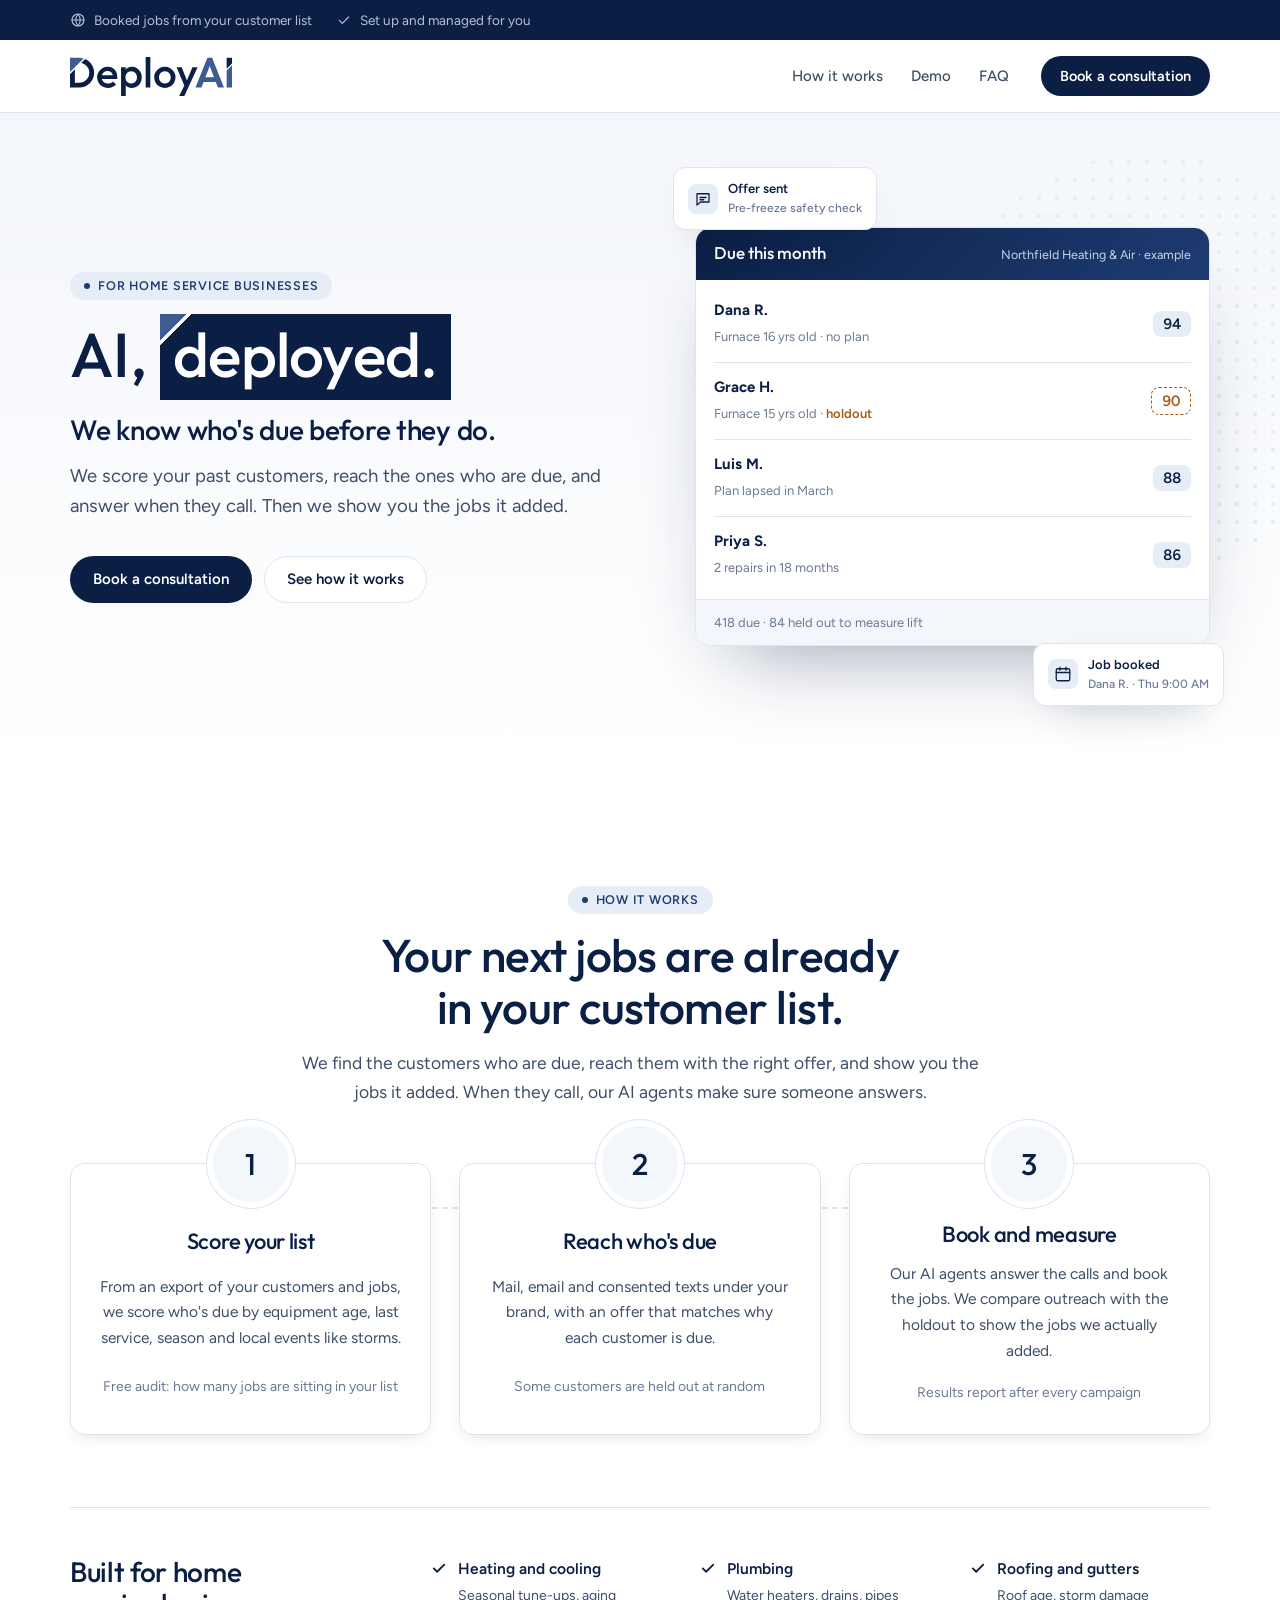
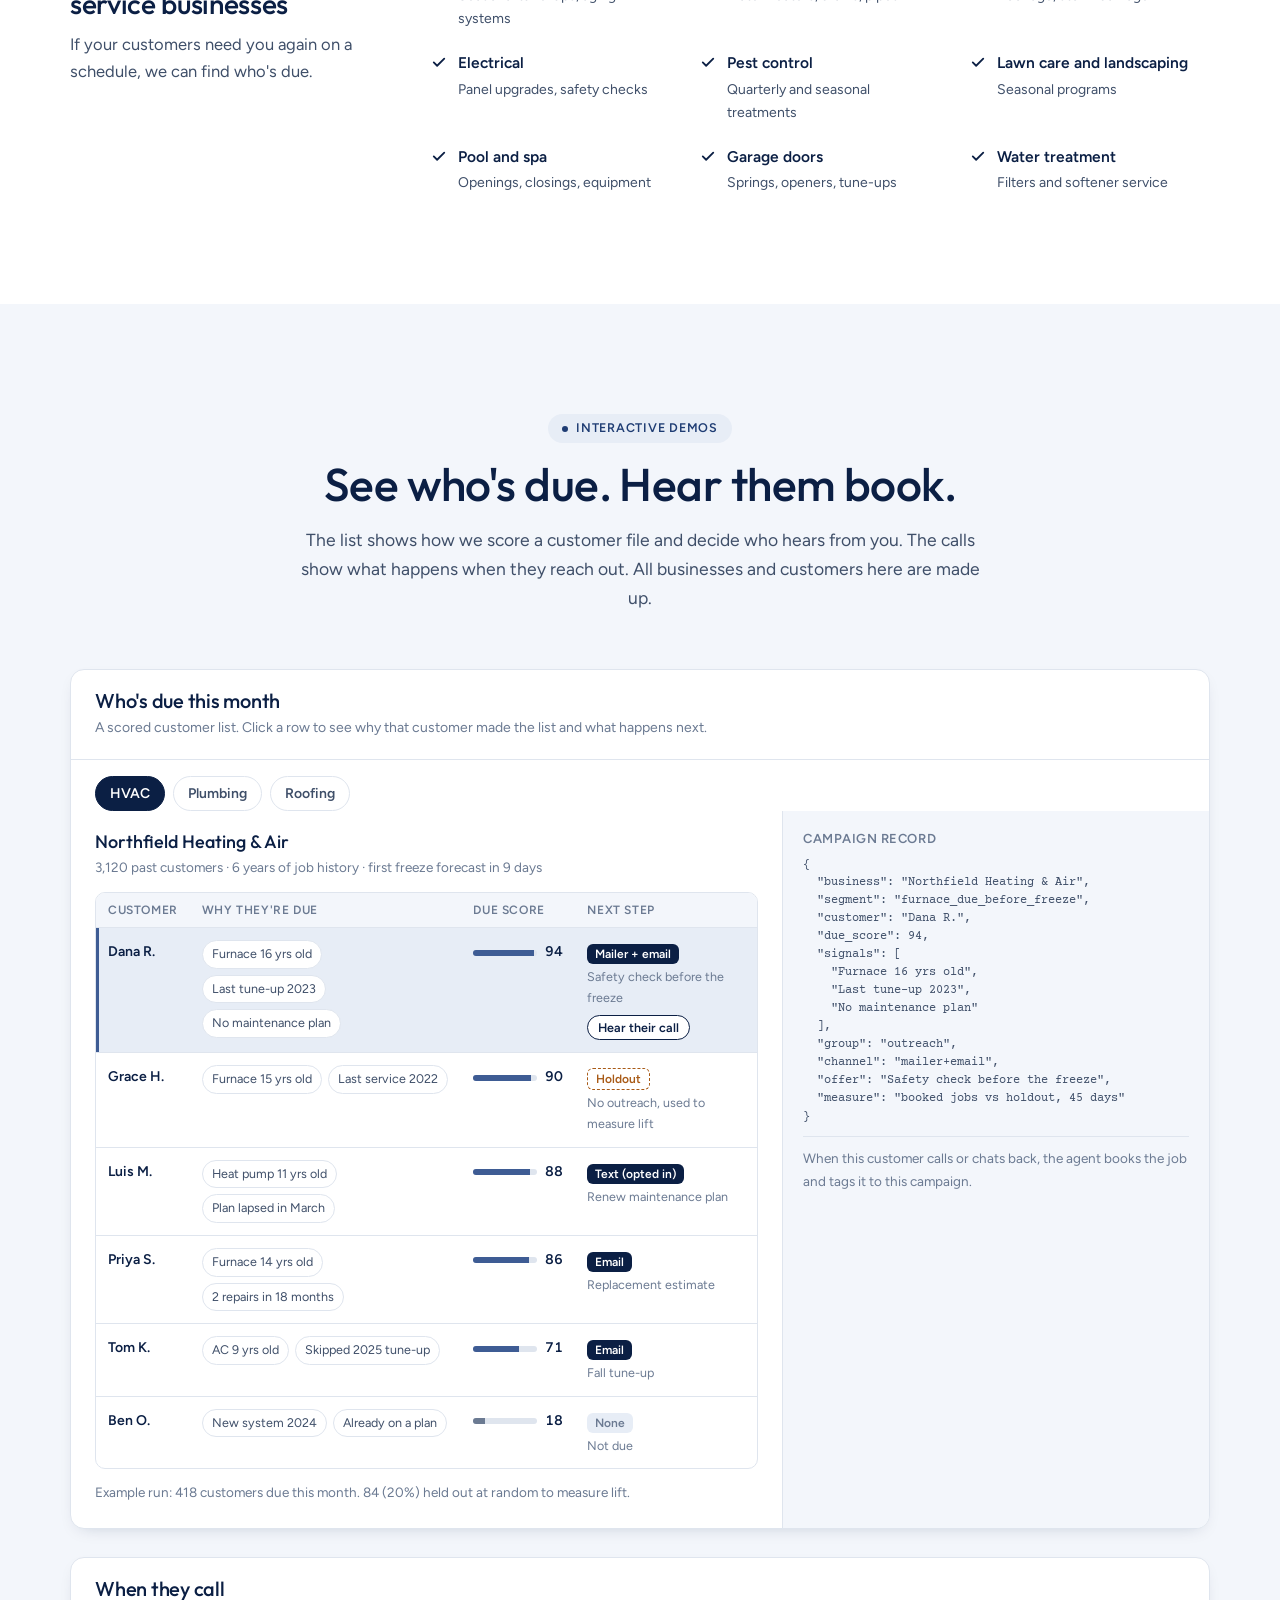
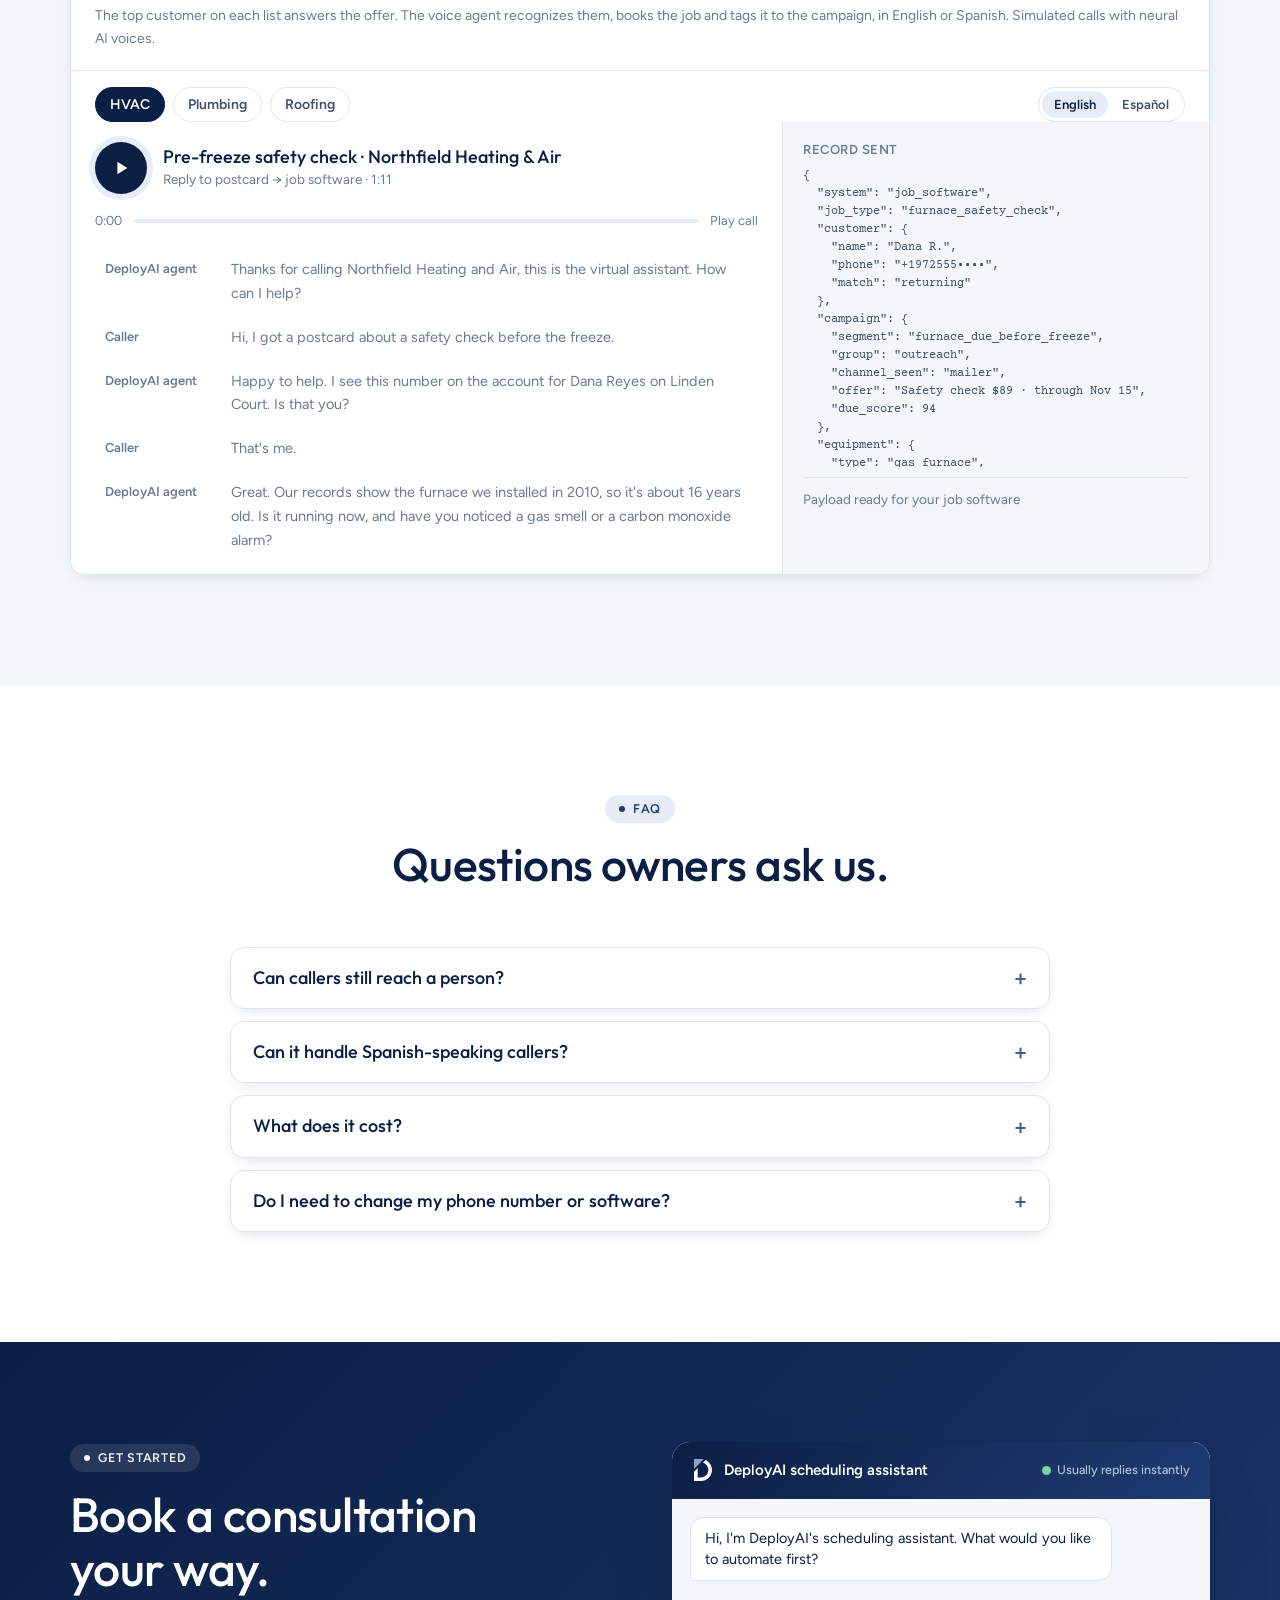
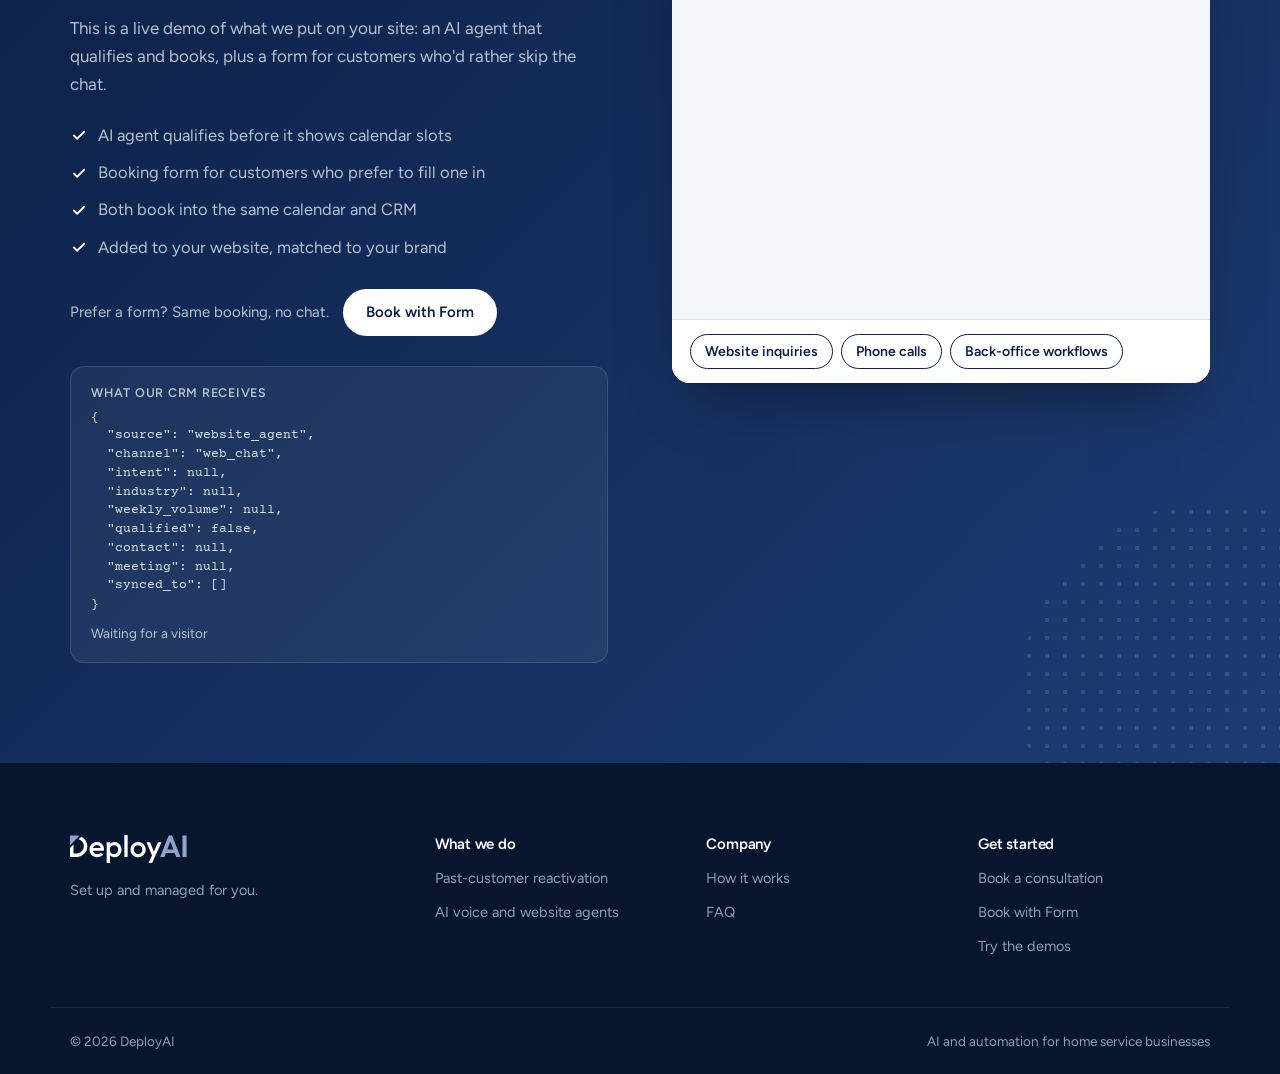
==== commit 1b617138: "Add files via upload Home services positioning and form booking option" ====
--- a/index.html
+++ b/index.html
@@ -8,7 +8,7 @@
 <link rel="preconnect" href="https://fonts.googleapis.com">
 <link rel="preconnect" href="https://fonts.gstatic.com" crossorigin>
 <link rel="stylesheet" href="https://fonts.googleapis.com/css2?family=Outfit:wght@400..600&family=Figtree:wght@400;500;600&family=Courier+Prime:wght@400;700&display=swap">
-<link rel="stylesheet" href="styles.css?v=20261026p">
+<link rel="stylesheet" href="styles.css?v=20261026r">
 <link rel="icon" href="favicon.ico" sizes="any">
 <link rel="icon" type="image/svg+xml" href="assets/deployai-mark.svg">
 <link rel="apple-touch-icon" href="assets/apple-touch-icon.png">
@@ -64,7 +64,7 @@
 <section class="hero">
   <div class="wrap">
     <div>
-      <span class="pill">For trades and local service businesses</span>
+      <span class="pill">For home service businesses</span>
       <h1>AI, <span class="hl">deployed.</span></h1>
       <p class="lead">We know who's due before they do.</p>
       <p class="sub">We score your past customers, reach the ones who are due, and answer when they call. Then we show you the jobs it added.</p>
@@ -102,6 +102,23 @@
       <li class="step"><span class="num">2</span><h3>Reach who's due</h3><p>Mail, email and consented texts under your brand, with an offer that matches why each customer is due.</p><ul><li>Some customers are held out at random</li></ul></li>
       <li class="step"><span class="num">3</span><h3>Book and measure</h3><p>Our AI agents answer the calls and book the jobs. We compare outreach with the holdout to show the jobs we actually added.</p><ul><li>Results report after every campaign</li></ul></li>
     </ol>
+    <div class="who">
+      <div class="who-head">
+        <h3>Built for home service businesses</h3>
+        <p>If your customers need you again on a schedule, we can find who's due.</p>
+      </div>
+      <ul class="who-list">
+        <li><svg class="ic"><use href="#i-check"/></svg><div><b>Heating and cooling</b><small>Seasonal tune-ups, aging systems</small></div></li>
+        <li><svg class="ic"><use href="#i-check"/></svg><div><b>Plumbing</b><small>Water heaters, drains, pipes</small></div></li>
+        <li><svg class="ic"><use href="#i-check"/></svg><div><b>Roofing and gutters</b><small>Roof age, storm damage</small></div></li>
+        <li><svg class="ic"><use href="#i-check"/></svg><div><b>Electrical</b><small>Panel upgrades, safety checks</small></div></li>
+        <li><svg class="ic"><use href="#i-check"/></svg><div><b>Pest control</b><small>Quarterly and seasonal treatments</small></div></li>
+        <li><svg class="ic"><use href="#i-check"/></svg><div><b>Lawn care and landscaping</b><small>Seasonal programs</small></div></li>
+        <li><svg class="ic"><use href="#i-check"/></svg><div><b>Pool and spa</b><small>Openings, closings, equipment</small></div></li>
+        <li><svg class="ic"><use href="#i-check"/></svg><div><b>Garage doors</b><small>Springs, openers, tune-ups</small></div></li>
+        <li><svg class="ic"><use href="#i-check"/></svg><div><b>Water treatment</b><small>Filters and softener service</small></div></li>
+      </ul>
+    </div>
   </div>
 </section>
 
@@ -118,7 +135,6 @@
         <button type="button" data-due-tab="hvac" aria-pressed="true">HVAC</button>
         <button type="button" data-due-tab="plumbing" aria-pressed="false">Plumbing</button>
         <button type="button" data-due-tab="roofing" aria-pressed="false">Roofing</button>
-        <button type="button" data-due-tab="auto" aria-pressed="false">Auto shop</button>
       </div>
       <div class="demo">
         <div class="demo-main">
@@ -141,7 +157,6 @@
           <button type="button" data-vt="hvac" aria-pressed="true">HVAC</button>
           <button type="button" data-vt="plumbing" aria-pressed="false">Plumbing</button>
           <button type="button" data-vt="roofing" aria-pressed="false">Roofing</button>
-          <button type="button" data-vt="auto" aria-pressed="false">Auto shop</button>
           <span class="langs" role="group" aria-label="Call language"><button type="button" data-lang="en" aria-pressed="true">English</button><button type="button" data-lang="es" aria-pressed="false">Español</button></span>
         </div>
         <div class="demo" data-demo>
@@ -182,13 +197,15 @@
   <div class="wrap" data-chat>
     <div class="copy">
       <span class="pill">Get started</span>
-      <h2>Book a consultation with our AI agent.</h2>
-      <p>No forms. Our website agent asks a few questions, checks fit and books a 15-minute consultation. It's the same agent we build for clients, so this is your demo too.</p>
+      <h2>Book a consultation your way.</h2>
+      <p>This is a live demo of what we put on your site: an AI agent that qualifies and books, plus a form for customers who'd rather skip the chat.</p>
       <ul>
-        <li><svg class="ic"><use href="#i-check"/></svg>Qualifies before it shows calendar slots</li>
-        <li><svg class="ic"><use href="#i-check"/></svg>Books straight into our calendar and CRM</li>
-        <li><svg class="ic"><use href="#i-check"/></svg>Deployed on your site with one snippet</li>
+        <li><svg class="ic"><use href="#i-check"/></svg>AI agent qualifies before it shows calendar slots</li>
+        <li><svg class="ic"><use href="#i-check"/></svg>Booking form for customers who prefer to fill one in</li>
+        <li><svg class="ic"><use href="#i-check"/></svg>Both book into the same calendar and CRM</li>
+        <li><svg class="ic"><use href="#i-check"/></svg>Added to your website, matched to your brand</li>
       </ul>
+      <div class="cta-alt"><span>Prefer a form? Same booking, no chat.</span><a class="btn btn-white" href="https://cmvpp2ny40002irz3isizl6zx.zapier.app/book-your-appointment" target="_blank" rel="noopener">Book with Form</a></div>
       <div class="rec-card"><h4>What our CRM receives</h4><pre data-chat-record></pre><p data-chat-status>Waiting for a visitor</p></div>
     </div>
     <div class="agent">
@@ -213,16 +230,16 @@
     <div class="about"><a class="logo" href="index.html" aria-label="DeployAI home"><svg class="logo-svg" aria-hidden="true" focusable="false" xmlns="http://www.w3.org/2000/svg" viewBox="4.00 -72.00 383.12 92.00"><path fill="#FFFFFF" d="M150.2 1Q144.7 1 140.4 -1.35Q137.54 -2.91 135.5 -5.25V20H124.5V-48H135.5V-42.66Q137.59 -45.06 140.5 -46.65Q144.8 -49 150.2 -49Q156.7 -49 161.95 -45.65Q167.2 -42.3 170.25 -36.65Q173.3 -31 173.3 -23.9Q173.3 -16.9 170.25 -11.25Q167.2 -5.6 161.95 -2.3Q156.7 1 150.2 1ZM227.7 1Q220.7 1 215 -2.35Q209.3 -5.7 205.95 -11.4Q202.6 -17.1 202.6 -24.1Q202.6 -31.1 205.95 -36.7Q209.3 -42.3 215 -45.65Q220.7 -49 227.7 -49Q234.8 -49 240.5 -45.7Q246.2 -42.4 249.55 -36.75Q252.9 -31.1 252.9 -24.1Q252.9 -17.1 249.55 -11.4Q246.2 -5.7 240.5 -2.35Q234.8 1 227.7 1ZM93.4 1Q86.2 1 80.45 -2.25Q74.7 -5.5 71.35 -11.2Q68 -16.9 68 -24Q68 -31.1 71.3 -36.75Q74.6 -42.4 80.25 -45.7Q85.9 -49 92.8 -49Q99.5 -49 104.65 -45.9Q109.8 -42.8 112.75 -37.4Q115.7 -32 115.7 -25.1Q115.7 -23.9 115.55 -22.65Q115.4 -21.4 115.1 -19.9H79.29Q79.74 -18.02 80.6 -16.4Q82.4 -13 85.7 -11.15Q89 -9.3 93.3 -9.3Q97 -9.3 100.15 -10.6Q103.3 -11.9 105.5 -14.4L112.5 -7.3Q109 -3.2 104 -1.1Q99 1 93.4 1ZM4 -29.55 15.5 -41.05V-11.5H26C38.98 -11.5 49.5 -22.02 49.5 -35C49.5 -45.85 42.14 -54.99 32.14 -57.69L41.06 -66.6C52.85 -60.97 61 -48.94 61 -35C61 -15.67 45.33 0 26 0H4ZM261.6 20 273.65 -4.83 255.4 -48H267.5L279.8 -16.73L292.8 -48H305L282.7 0.5L273.8 20ZM182.5 0V-72H193.5V0ZM227.7 -9.6Q231.8 -9.6 234.95 -11.45Q238.1 -13.3 239.85 -16.6Q241.6 -19.9 241.6 -24.1Q241.6 -28.3 239.8 -31.5Q238 -34.7 234.9 -36.55Q231.8 -38.4 227.7 -38.4Q223.7 -38.4 220.55 -36.55Q217.4 -34.7 215.65 -31.5Q213.9 -28.3 213.9 -24.1Q213.9 -19.9 215.65 -16.6Q217.4 -13.3 220.55 -11.45Q223.7 -9.6 227.7 -9.6ZM148.4 -9.4Q152.4 -9.4 155.45 -11.25Q158.5 -13.1 160.25 -16.4Q162 -19.7 162 -24Q162 -28.3 160.25 -31.6Q158.5 -34.9 155.45 -36.75Q152.4 -38.6 148.4 -38.6Q144.4 -38.6 141.3 -36.75Q138.2 -34.9 136.5 -31.6Q134.8 -28.3 134.8 -24Q134.8 -19.7 136.5 -16.4Q138.2 -13.1 141.3 -11.25Q144.4 -9.4 148.4 -9.4ZM79.32 -28.9H104.87Q104.44 -31.02 103.6 -32.7Q102.1 -35.7 99.35 -37.3Q96.6 -38.9 92.6 -38.9Q88.4 -38.9 85.3 -37.1Q82.2 -35.3 80.5 -32.05Q79.74 -30.6 79.32 -28.9Z"/><path fill="#8EA3C7" d="M300 0 328.18 -70H339.23L367.31 0H352.87L347.95 -13.04H319.14L314.14 0ZM373.58 0V-70H387.12V0ZM4 -70H26C28.93 -70 31.78 -69.64 34.5 -68.96L4 -38.45ZM343.66 -24.4 333.64 -50.91 323.48 -24.4Z"/></svg></a><p>Set up and managed for you.</p></div>
     <div><h4>What we do</h4><ul><li><a href="#demos">Past-customer reactivation</a></li><li><a href="#demos">AI voice and website agents</a></li></ul></div>
     <div><h4>Company</h4><ul><li><a href="#approach">How it works</a></li><li><a href="#faq">FAQ</a></li></ul></div>
-    <div><h4>Get started</h4><ul><li><a href="#book">Book a consultation</a></li><li><a href="#demos">Try the demos</a></li></ul></div>
-  </div>
-  <div class="wrap base"><span>© 2026 DeployAI</span><span>AI and automation for the trades</span></div>
+    <div><h4>Get started</h4><ul><li><a href="#book">Book a consultation</a></li><li><a href="https://cmvpp2ny40002irz3isizl6zx.zapier.app/book-your-appointment" target="_blank" rel="noopener">Book with Form</a></li><li><a href="#demos">Try the demos</a></li></ul></div>
+  </div>
+  <div class="wrap base"><span>© 2026 DeployAI</span><span>AI and automation for home service businesses</span></div>
 </footer>
 <script>
   /* Botpress: in Webchat > Deploy Settings choose "Embedded", set the element ID to bp-embedded-webchat,
      then paste the bot's config "script URL" below. Leave it empty to show the built-in preview agent. */
   window.DEPLOYAI_BOTPRESS = { configUrl: "" };
 </script>
-<script src="deployai.js?v=20261026p"></script>
+<script src="deployai.js?v=20261026r"></script>
 <script src="due.js?v=20261026p"></script>
 </body>
 </html>
--- a/styles.css
+++ b/styles.css
@@ -543,3 +543,20 @@
 @media (max-width:600px){.hero .mock{padding-block:0}}
 .due-table .hear{justify-self:start;margin-top:4px;font:600 12.5px var(--f-body);color:var(--navy);background:#fff;border:1.5px solid var(--navy);border-radius:999px;padding:4px 10px;cursor:pointer}
 .due-table .hear:hover{background:var(--navy);color:#fff}
+
+/* Form booking alternative */
+.cta-alt{margin-top:28px;display:flex;align-items:center;gap:14px;flex-wrap:wrap}
+.cta-alt span{font-size:15px;color:var(--on-navy-muted)}
+
+/* Home services covered */
+.who{margin-top:72px;border-top:1px solid var(--line);padding-top:48px;display:grid;grid-template-columns:minmax(0,.8fr) minmax(0,2fr);gap:48px;align-items:start}
+@media (max-width:900px){.who{grid-template-columns:1fr;gap:24px}}
+.who-head h3{font-size:clamp(22px,2.4vw,28px)}
+.who-head p{margin-top:12px;font-size:16.5px}
+.who-list{list-style:none;margin:0;padding:0;display:grid;grid-template-columns:repeat(3,minmax(0,1fr));gap:20px 28px}
+@media (max-width:900px){.who-list{grid-template-columns:repeat(2,minmax(0,1fr))}}
+@media (max-width:520px){.who-list{grid-template-columns:1fr}}
+.who-list li{display:flex;gap:10px;align-items:flex-start}
+.who-list .ic{width:18px;height:18px;flex:none;margin-top:3px;color:var(--navy);stroke-width:2.4}
+.who-list b{display:block;color:var(--ink);font-weight:600;font-size:15.5px}
+.who-list small{display:block;font-size:14px;margin-top:2px}
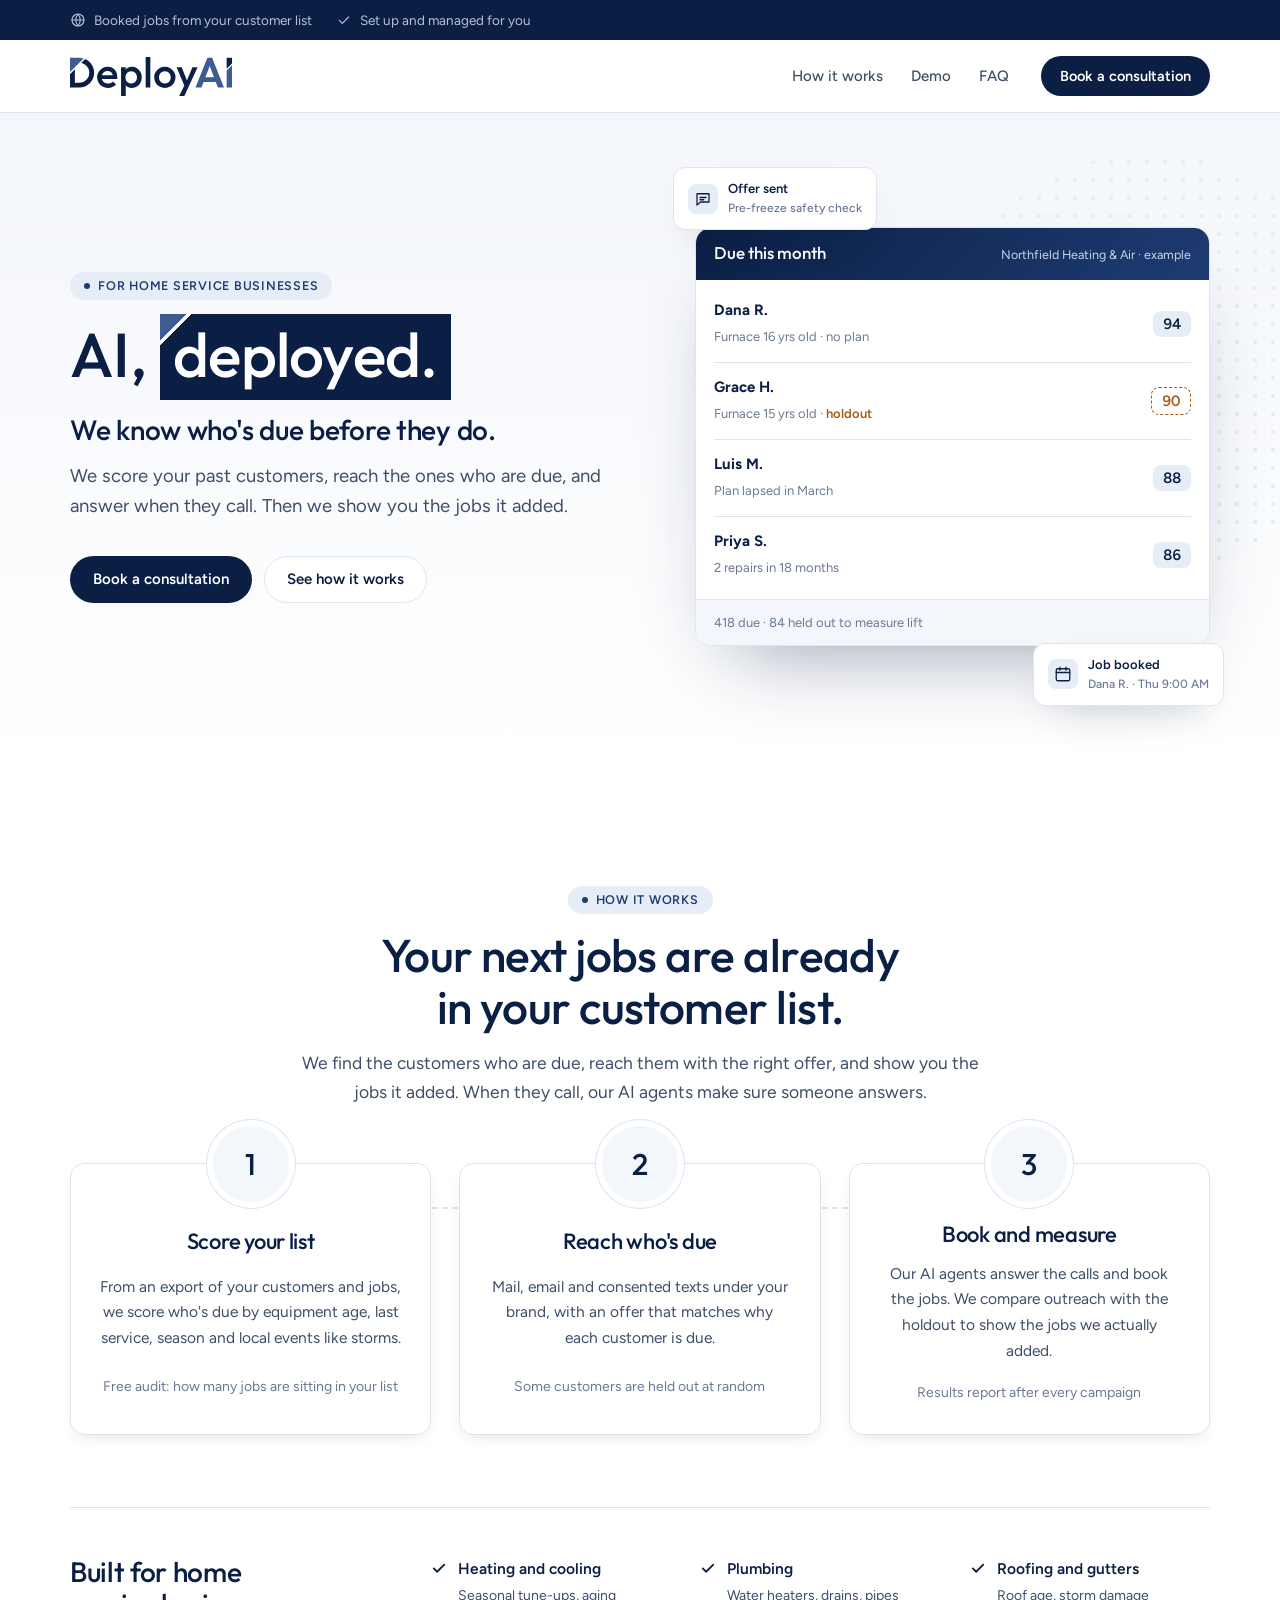
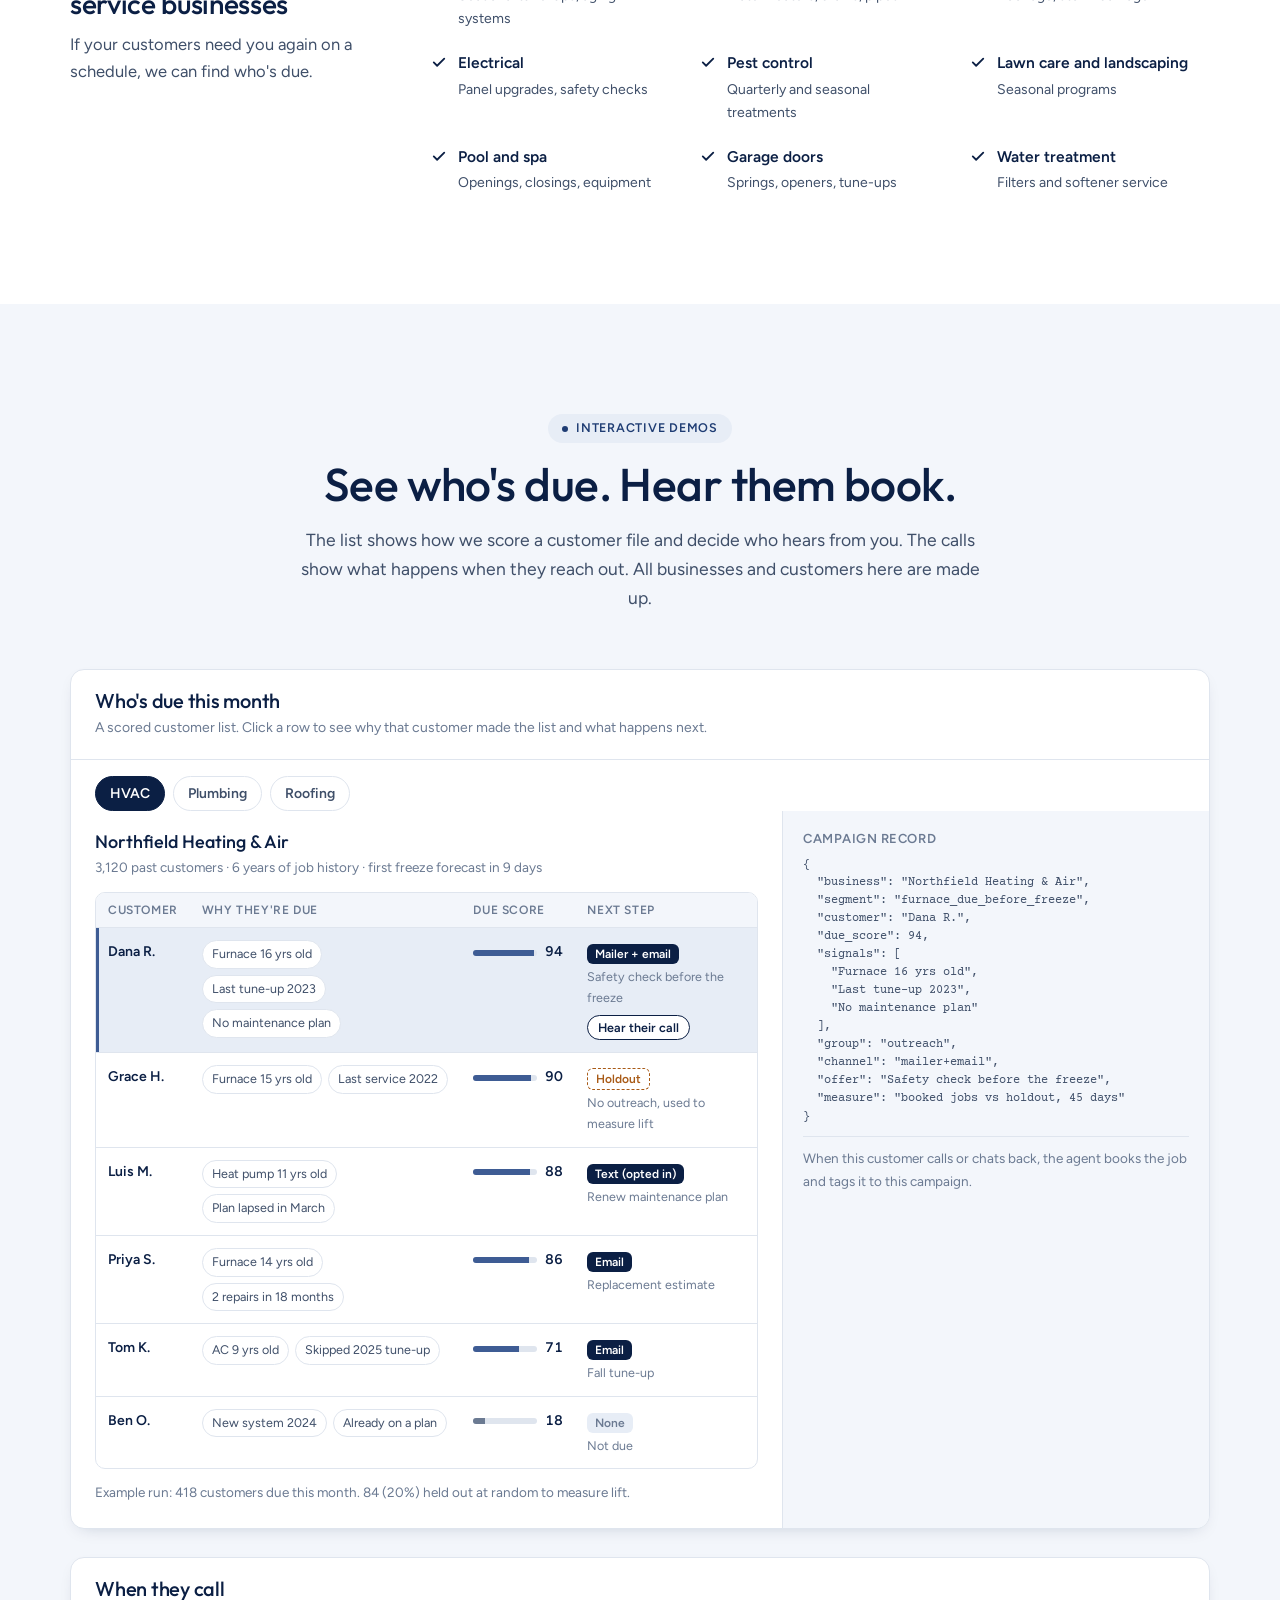
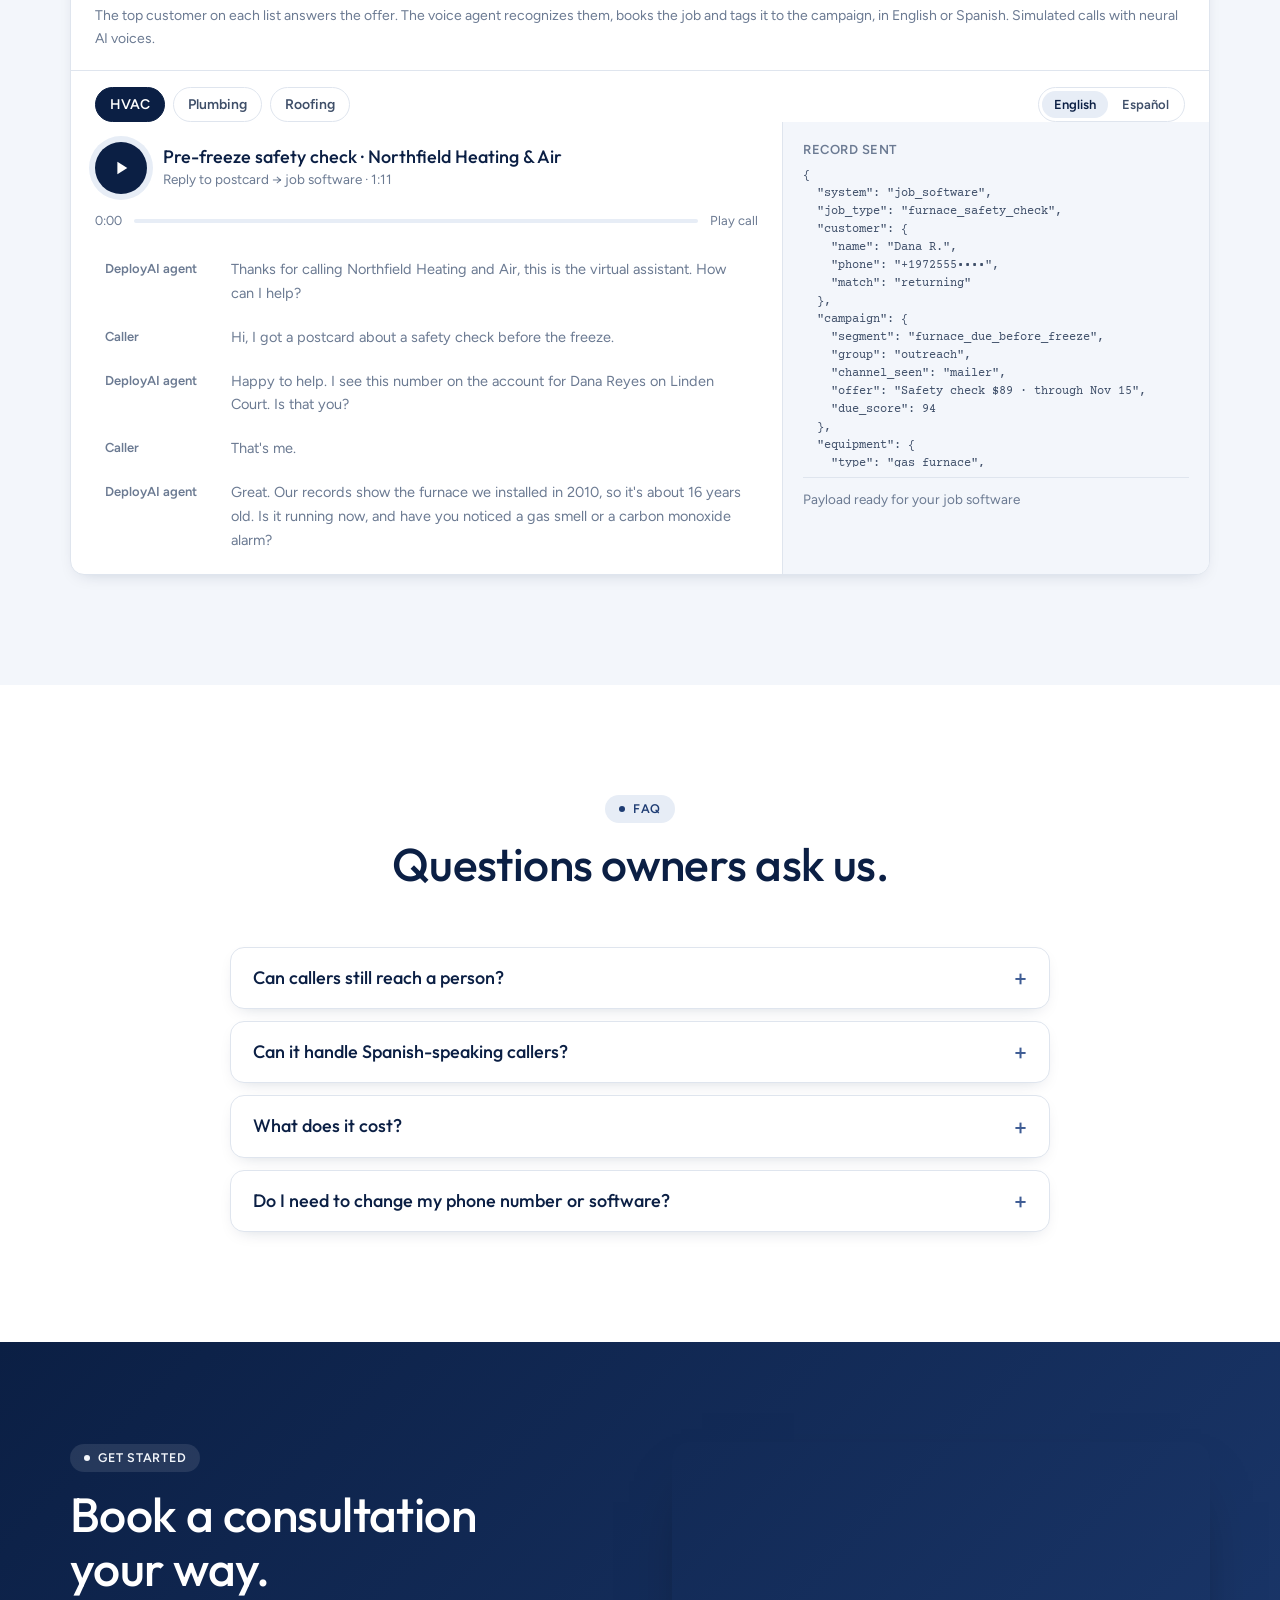
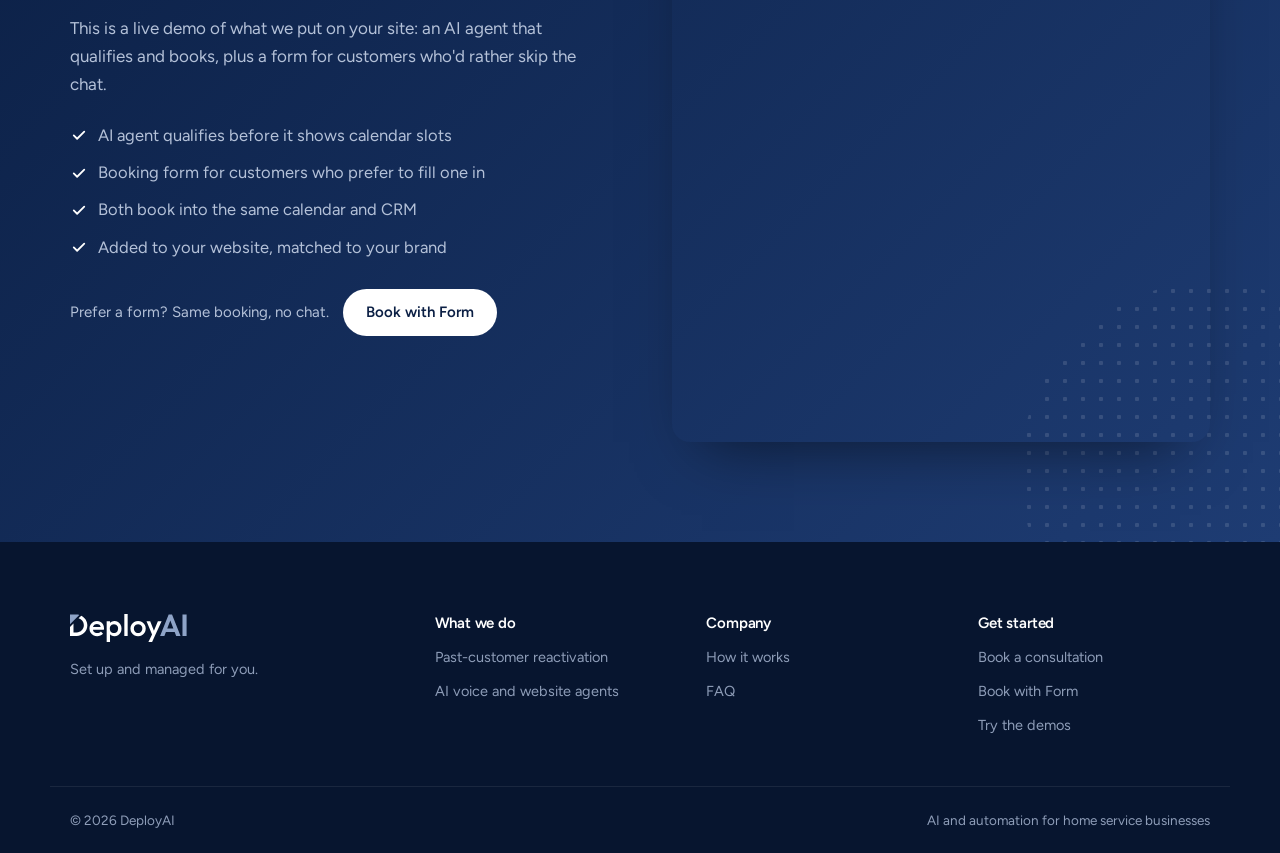
==== commit 6aa43ce7: "Booking section: embed Zapier chatbot (preview chat as fallback)" ====
--- a/index.html
+++ b/index.html
@@ -8,7 +8,7 @@
 <link rel="preconnect" href="https://fonts.googleapis.com">
 <link rel="preconnect" href="https://fonts.gstatic.com" crossorigin>
 <link rel="stylesheet" href="https://fonts.googleapis.com/css2?family=Outfit:wght@400..600&family=Figtree:wght@400;500;600&family=Courier+Prime:wght@400;700&display=swap">
-<link rel="stylesheet" href="styles.css?v=20261026r">
+<link rel="stylesheet" href="styles.css?v=20261027a">
 <link rel="icon" href="favicon.ico" sizes="any">
 <link rel="icon" type="image/svg+xml" href="assets/deployai-mark.svg">
 <link rel="apple-touch-icon" href="assets/apple-touch-icon.png">
@@ -19,6 +19,7 @@
 <meta property="og:description" content="We know who's due before they do. DeployAI scores home service businesses' customer lists, reaches the customers who are due, books the jobs and measures the lift every month.">
 <meta property="og:image" content="https://nglungfai.github.io/deployai/assets/og-image.png">
 <meta name="twitter:card" content="summary_large_image">
+<script type="module" src="https://interfaces.zapier.com/assets/web-components/zapier-interfaces/zapier-interfaces.esm.js"></script>
 </head>
 <body>
 <svg width="0" height="0" style="position:absolute" aria-hidden="true">
@@ -209,7 +210,7 @@
       <div class="rec-card"><h4>What our CRM receives</h4><pre data-chat-record></pre><p data-chat-status>Waiting for a visitor</p></div>
     </div>
     <div class="agent">
-      <div id="bp-embedded-webchat" class="bp-slot" aria-label="DeployAI scheduling assistant"></div>
+      <zapier-interfaces-page-embed class="zap-slot" page-id="cmvq9hjqy0007gt82m6bizl6p" no-background="false" allow-query-params="true" aria-label="DeployAI scheduling assistant"></zapier-interfaces-page-embed>
       <div class="panel-card chat fallback">
         <div class="top"><svg class="chat-mark" aria-hidden="true" focusable="false" xmlns="http://www.w3.org/2000/svg" viewBox="4.00 -70.00 57.00 70.00"><path fill="#FFFFFF" d="M4 -29.55 15.5 -41.05V-11.5H26C38.98 -11.5 49.5 -22.02 49.5 -35C49.5 -45.85 42.14 -54.99 32.14 -57.69L41.06 -66.6C52.85 -60.97 61 -48.94 61 -35C61 -15.67 45.33 0 26 0H4V-29.55Z"/><path fill="#8EA3C7" d="M4 -70H26C28.93 -70 31.78 -69.64 34.5 -68.96L4 -38.45Z"/></svg>DeployAI scheduling assistant<span><b></b>Usually replies instantly</span></div>
         <ol data-chat-log aria-live="polite"></ol>
@@ -239,7 +240,7 @@
      then paste the bot's config "script URL" below. Leave it empty to show the built-in preview agent. */
   window.DEPLOYAI_BOTPRESS = { configUrl: "" };
 </script>
-<script src="deployai.js?v=20261026r"></script>
+<script src="deployai.js?v=20261027a"></script>
 <script src="due.js?v=20261026p"></script>
 </body>
 </html>
--- a/styles.css
+++ b/styles.css
@@ -560,3 +560,8 @@
 .who-list .ic{width:18px;height:18px;flex:none;margin-top:3px;color:var(--navy);stroke-width:2.4}
 .who-list b{display:block;color:var(--ink);font-weight:600;font-size:15.5px}
 .who-list small{display:block;font-size:14px;margin-top:2px}
+
+/* Zapier chatbot embed (booking section) */
+.zap-slot{display:none;width:100%;max-width:900px;height:600px;border-radius:18px;overflow:hidden;box-shadow:0 30px 60px -30px rgba(0,0,0,.55)}
+.zap-live .zap-slot{display:block}
+.zap-live .chat.fallback,.zap-live .rec-card{display:none}
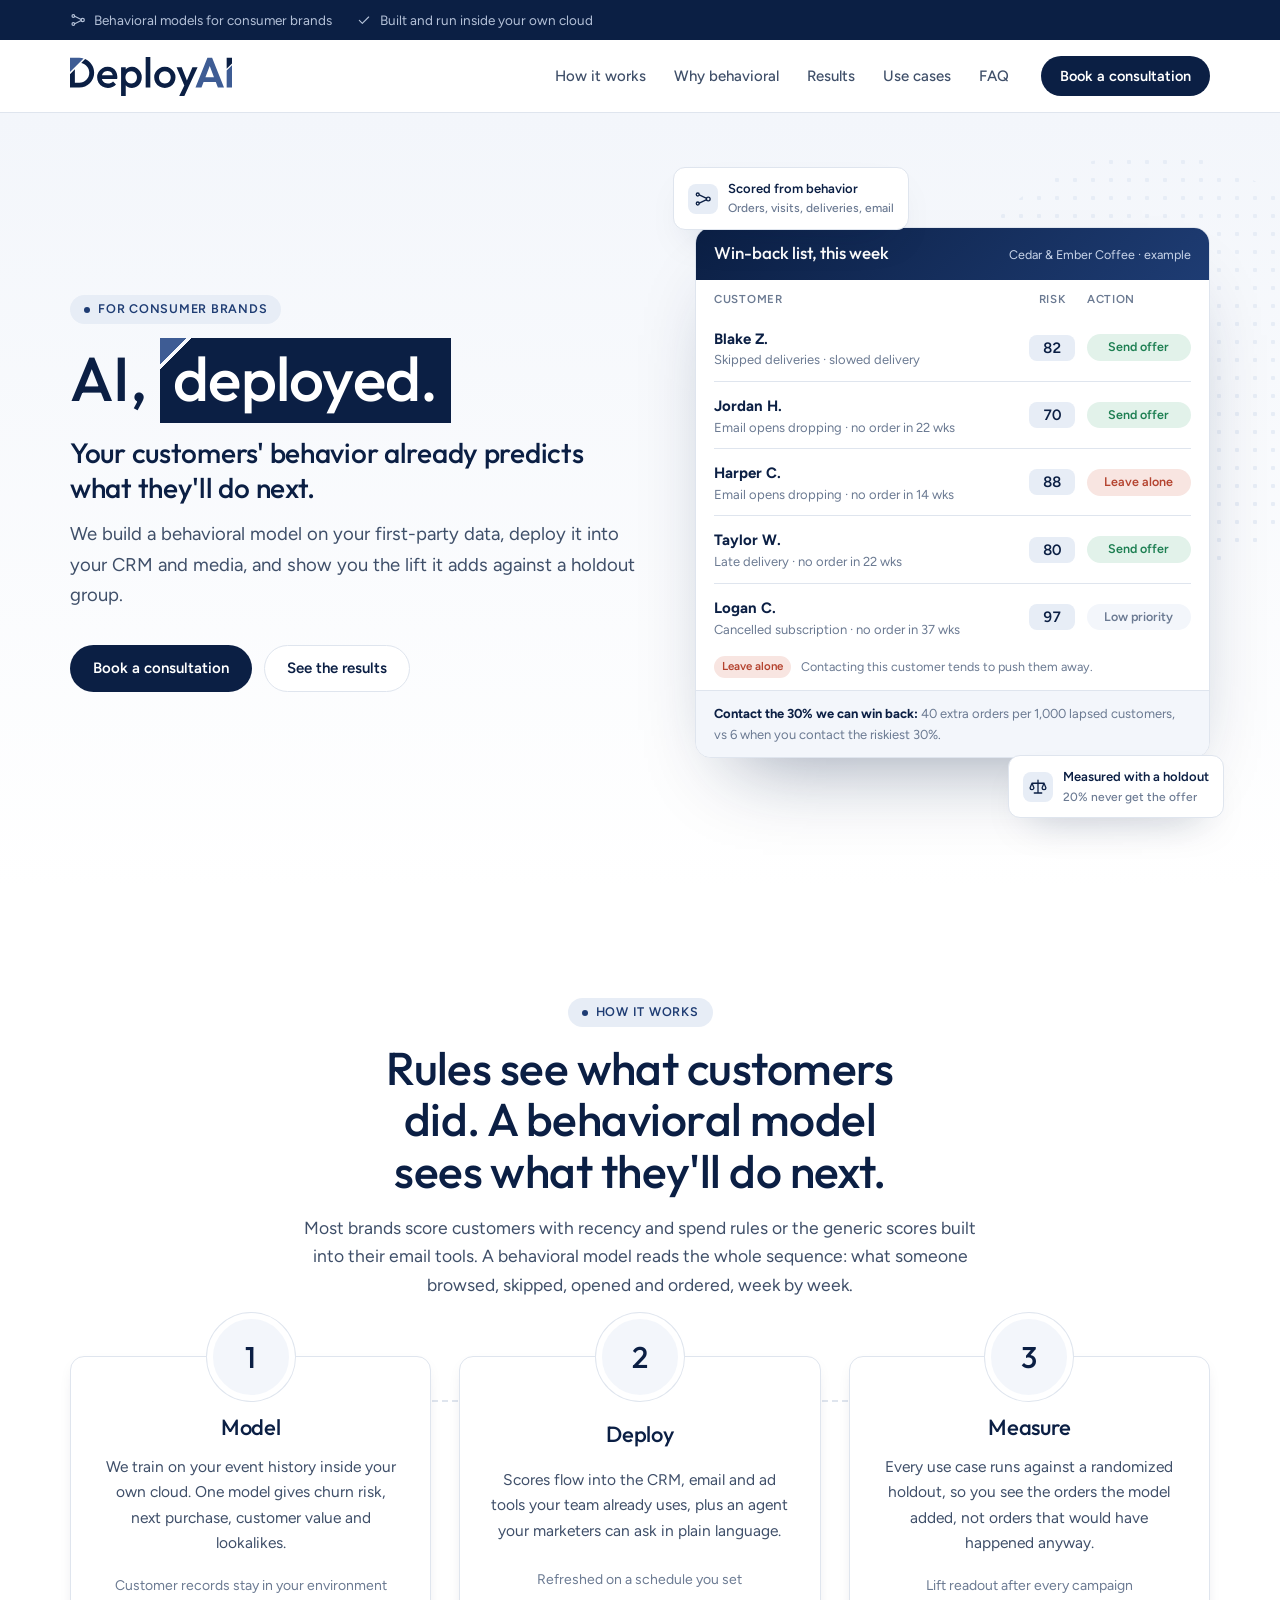
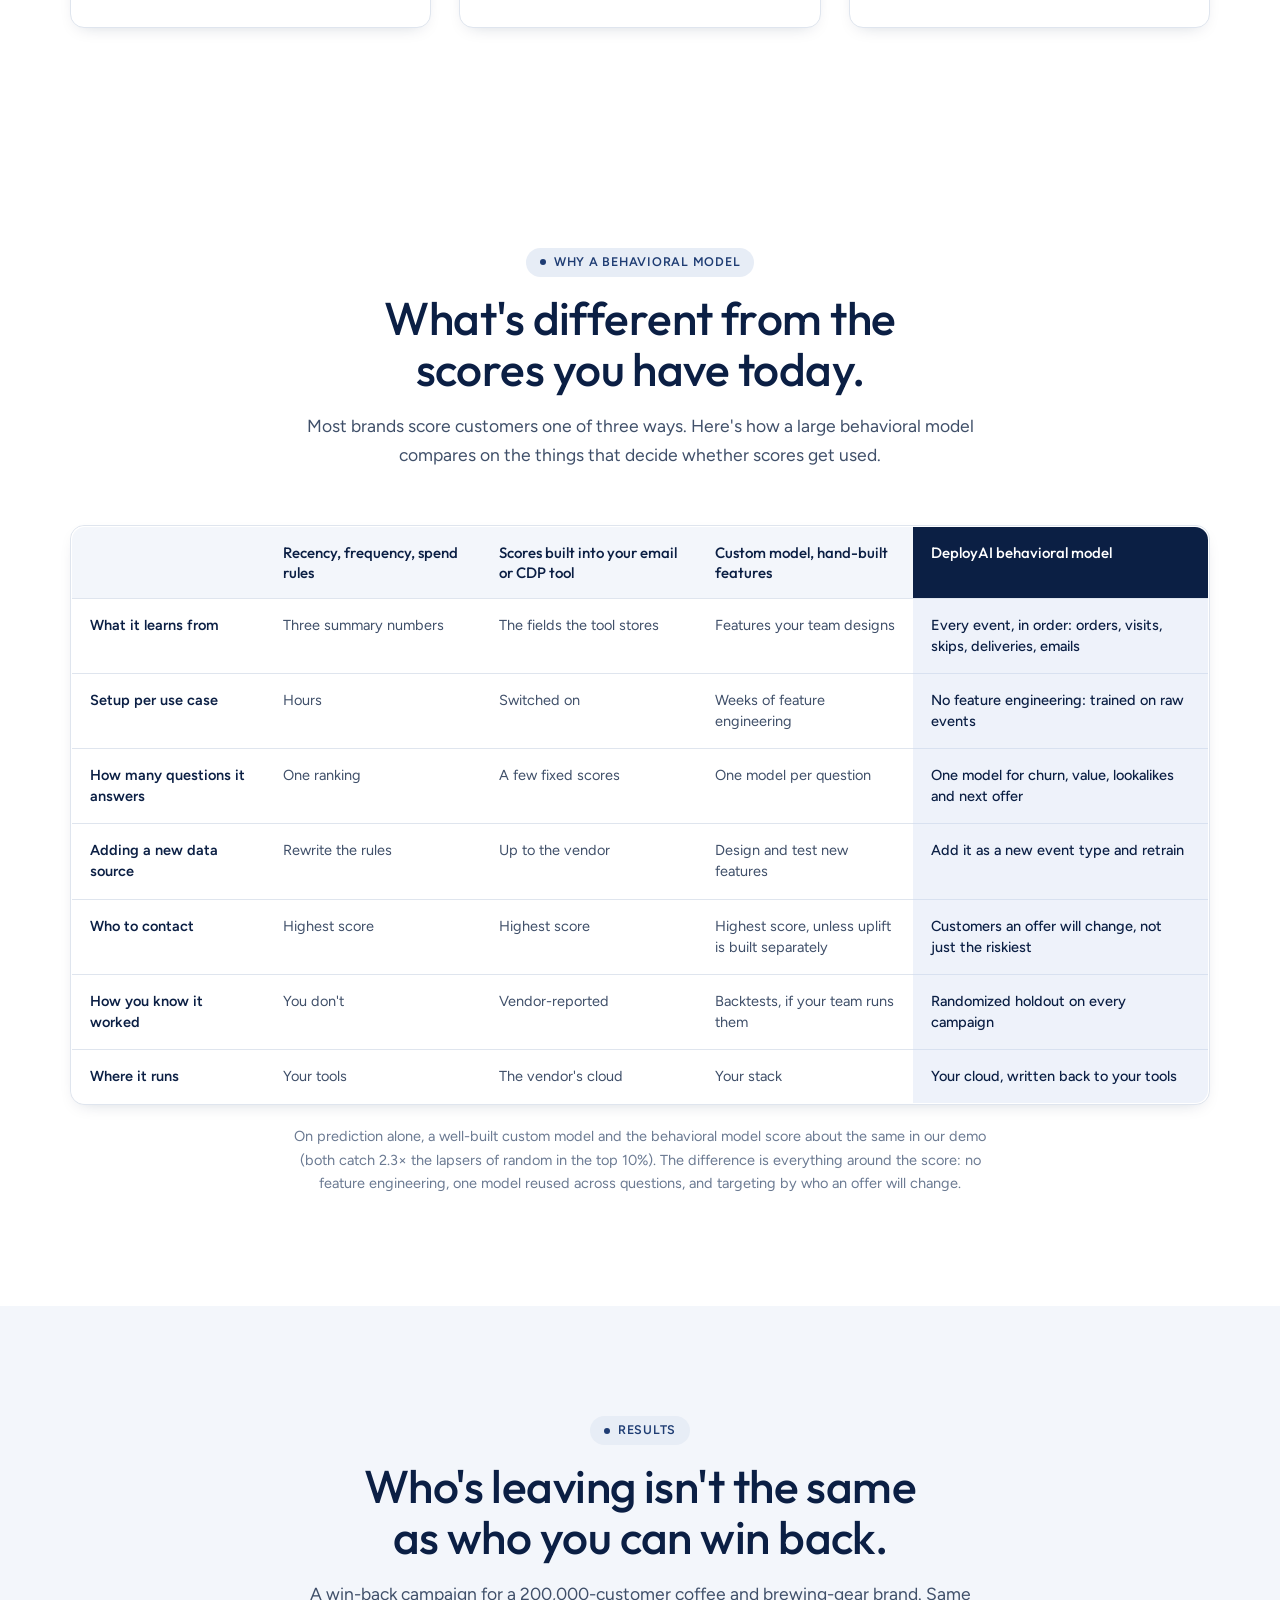
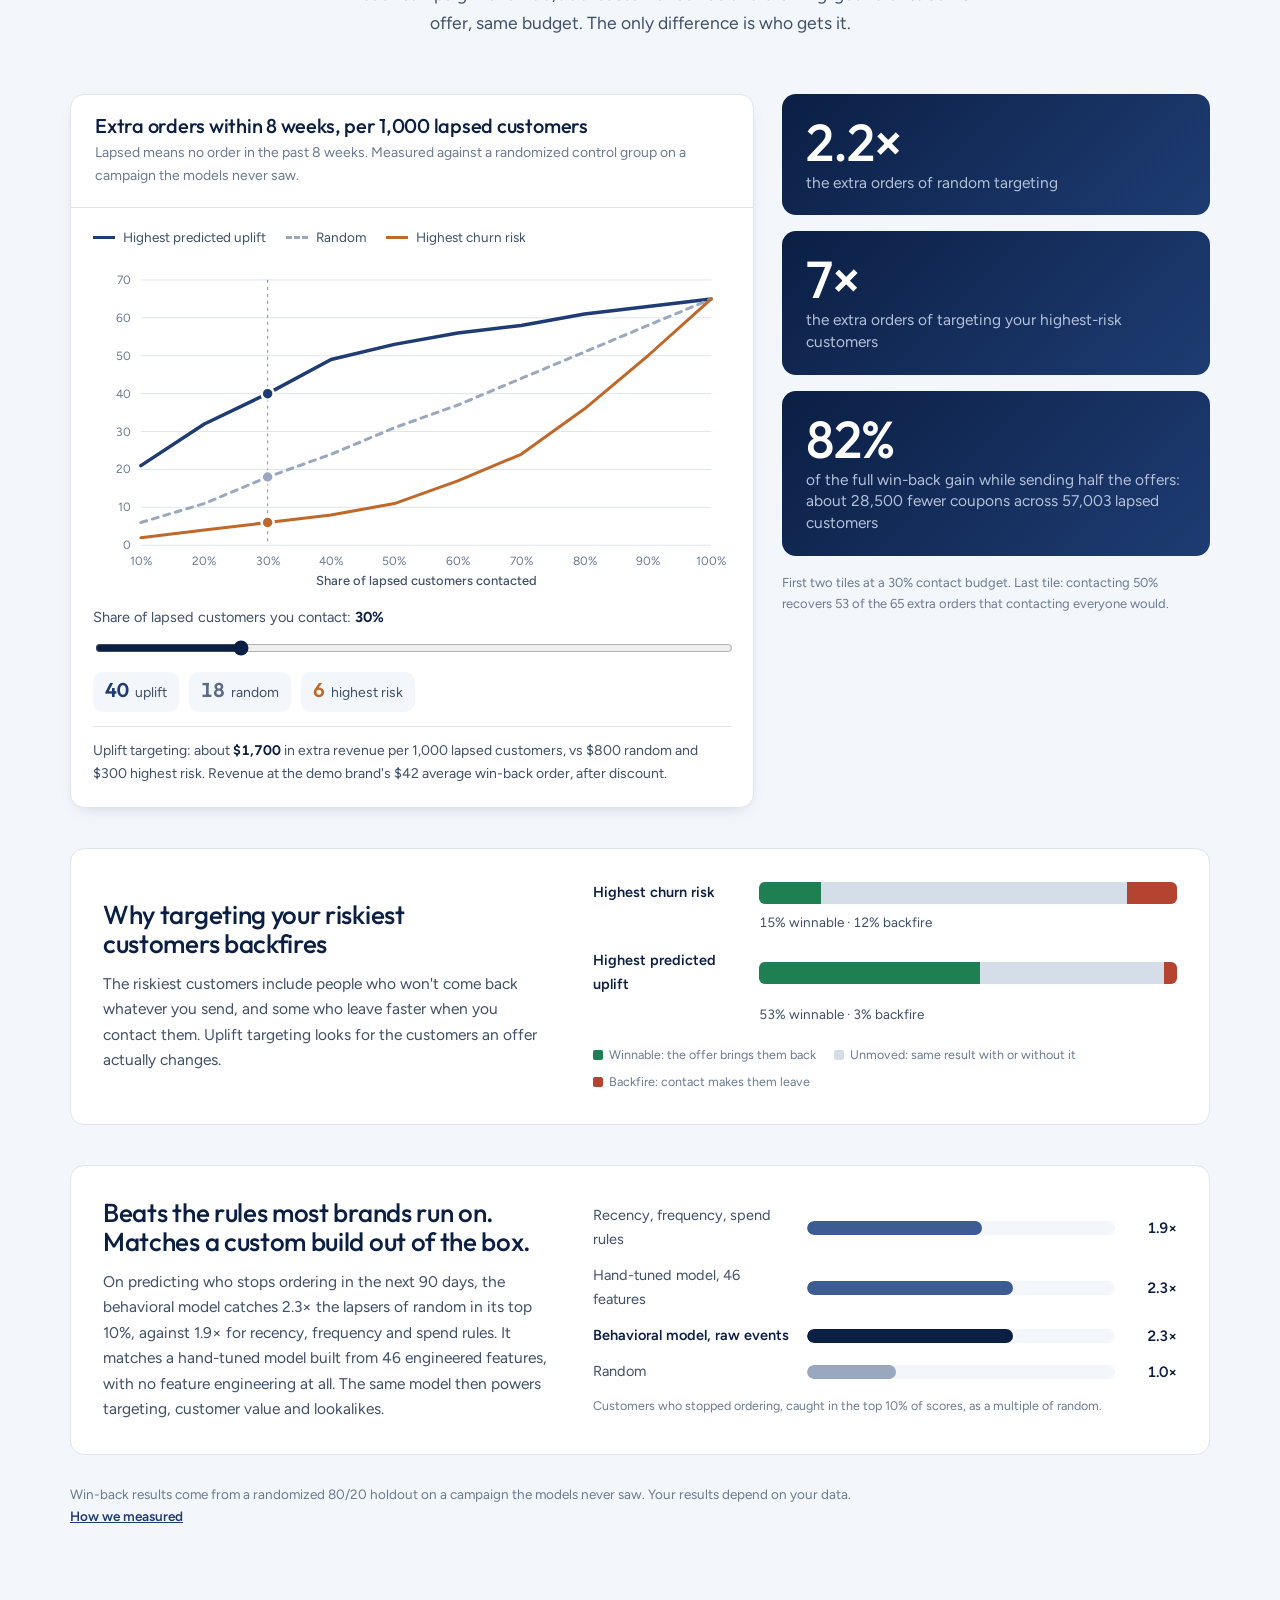
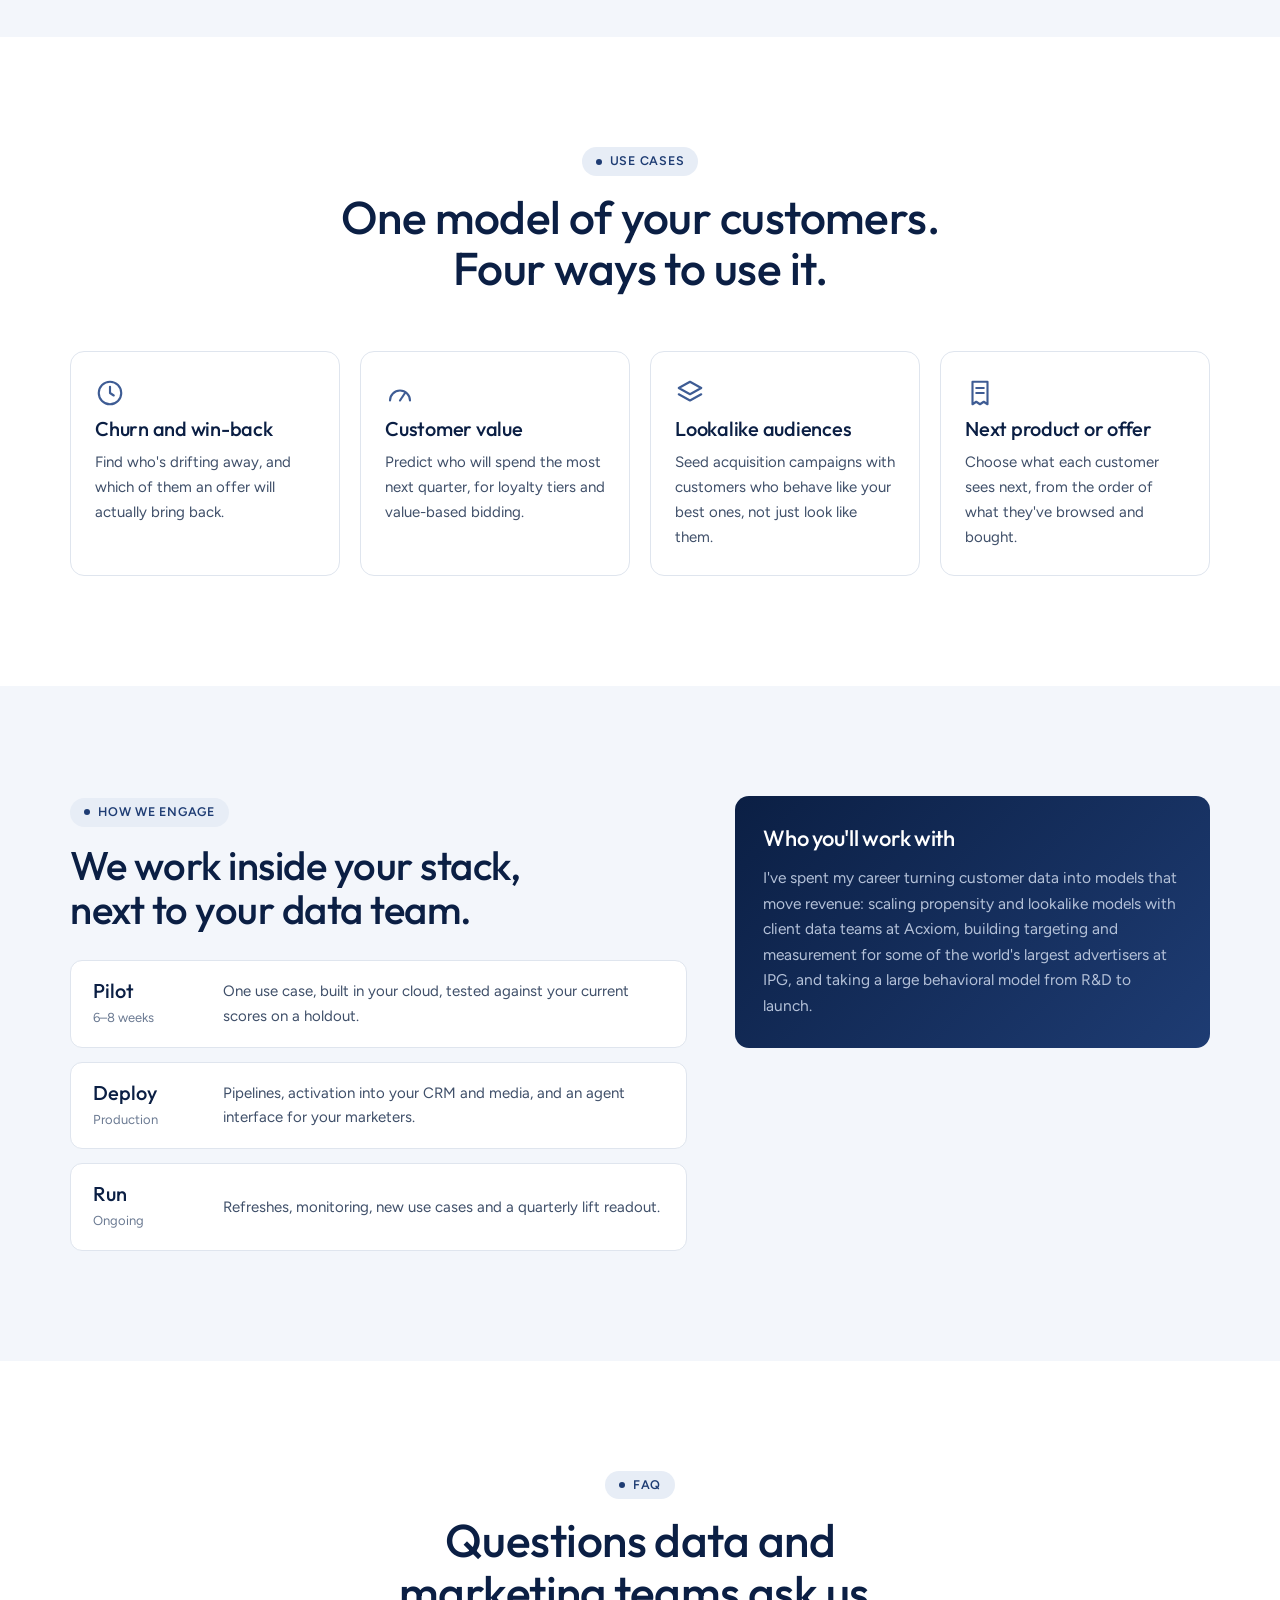
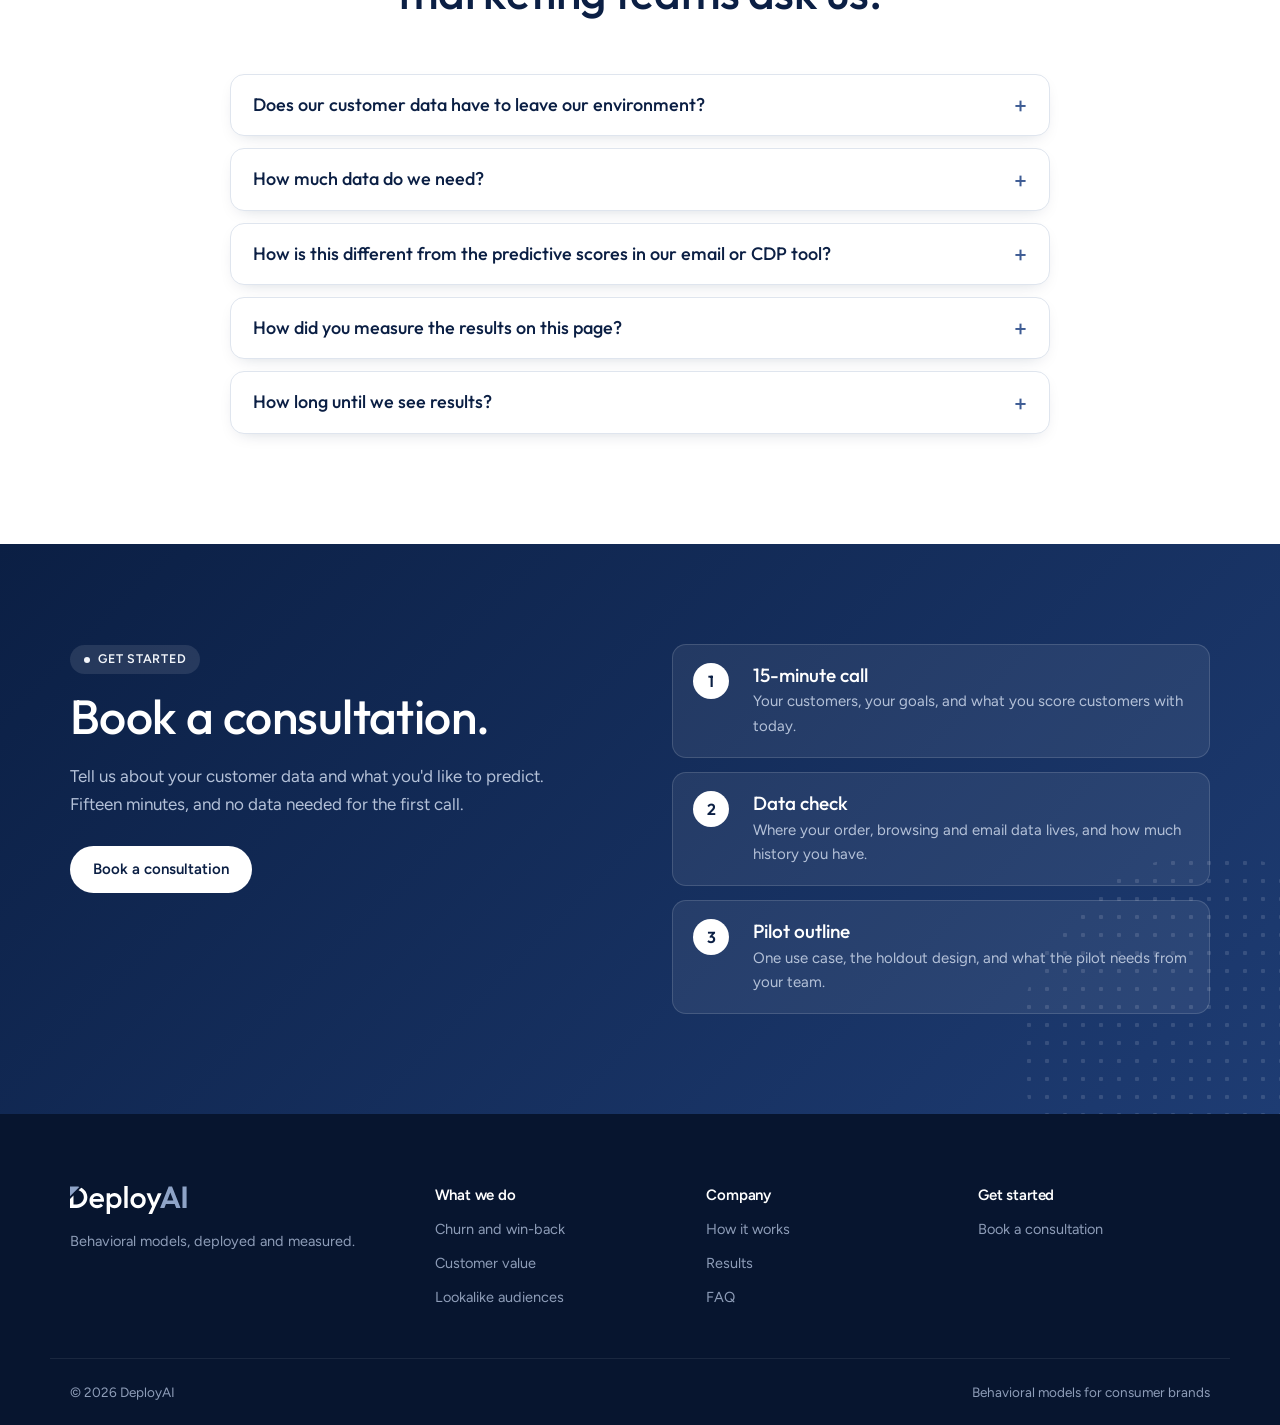
==== commit 7b7af0c9: "v9: behavioral models for consumer brands" ====
--- a/index.html
+++ b/index.html
@@ -4,11 +4,11 @@
 <meta charset="utf-8">
 <meta name="viewport" content="width=device-width, initial-scale=1">
 <title>DeployAI · AI, deployed.</title>
-<meta name="description" content="We know who's due before they do. DeployAI scores home service businesses' customer lists, reaches the customers who are due, books the jobs and measures the lift every month.">
+<meta name="description" content="DeployAI builds behavioral models on a brand's own customer data, deploys them into CRM and media, and measures the lift with holdout groups.">
 <link rel="preconnect" href="https://fonts.googleapis.com">
 <link rel="preconnect" href="https://fonts.gstatic.com" crossorigin>
 <link rel="stylesheet" href="https://fonts.googleapis.com/css2?family=Outfit:wght@400..600&family=Figtree:wght@400;500;600&family=Courier+Prime:wght@400;700&display=swap">
-<link rel="stylesheet" href="styles.css?v=20261027a">
+<link rel="stylesheet" href="styles.css?v=20261108b">
 <link rel="icon" href="favicon.ico" sizes="any">
 <link rel="icon" type="image/svg+xml" href="assets/deployai-mark.svg">
 <link rel="apple-touch-icon" href="assets/apple-touch-icon.png">
@@ -16,10 +16,9 @@
 <meta property="og:site_name" content="DeployAI">
 <meta property="og:type" content="website">
 <meta property="og:title" content="DeployAI · AI, deployed.">
-<meta property="og:description" content="We know who's due before they do. DeployAI scores home service businesses' customer lists, reaches the customers who are due, books the jobs and measures the lift every month.">
+<meta property="og:description" content="Behavioral models on your own customer data, deployed into your CRM and media, measured with holdout groups.">
 <meta property="og:image" content="https://nglungfai.github.io/deployai/assets/og-image.png">
 <meta name="twitter:card" content="summary_large_image">
-<script type="module" src="https://interfaces.zapier.com/assets/web-components/zapier-interfaces/zapier-interfaces.esm.js"></script>
 </head>
 <body>
 <svg width="0" height="0" style="position:absolute" aria-hidden="true">
@@ -46,15 +45,17 @@
 </svg>
 
 <div class="topbar"><div class="wrap">
-  <span><svg class="ic"><use href="#i-globe"/></svg>Booked jobs from your customer list</span>
-  <span><svg class="ic"><use href="#i-check"/></svg>Set up and managed for you</span>
+  <span><svg class="ic"><use href="#i-graph"/></svg>Behavioral models for consumer brands</span>
+  <span><svg class="ic"><use href="#i-check"/></svg>Built and run inside your own cloud</span>
 </div></div>
 <header class="nav">
   <div class="wrap">
     <a class="logo" href="index.html" aria-label="DeployAI home"><svg class="logo-svg" aria-hidden="true" focusable="false" xmlns="http://www.w3.org/2000/svg" viewBox="4.00 -72.00 383.12 92.00"><path fill="#0B1F44" d="M150.2 1Q144.7 1 140.4 -1.35Q137.54 -2.91 135.5 -5.25V20H124.5V-48H135.5V-42.66Q137.59 -45.06 140.5 -46.65Q144.8 -49 150.2 -49Q156.7 -49 161.95 -45.65Q167.2 -42.3 170.25 -36.65Q173.3 -31 173.3 -23.9Q173.3 -16.9 170.25 -11.25Q167.2 -5.6 161.95 -2.3Q156.7 1 150.2 1ZM227.7 1Q220.7 1 215 -2.35Q209.3 -5.7 205.95 -11.4Q202.6 -17.1 202.6 -24.1Q202.6 -31.1 205.95 -36.7Q209.3 -42.3 215 -45.65Q220.7 -49 227.7 -49Q234.8 -49 240.5 -45.7Q246.2 -42.4 249.55 -36.75Q252.9 -31.1 252.9 -24.1Q252.9 -17.1 249.55 -11.4Q246.2 -5.7 240.5 -2.35Q234.8 1 227.7 1ZM93.4 1Q86.2 1 80.45 -2.25Q74.7 -5.5 71.35 -11.2Q68 -16.9 68 -24Q68 -31.1 71.3 -36.75Q74.6 -42.4 80.25 -45.7Q85.9 -49 92.8 -49Q99.5 -49 104.65 -45.9Q109.8 -42.8 112.75 -37.4Q115.7 -32 115.7 -25.1Q115.7 -23.9 115.55 -22.65Q115.4 -21.4 115.1 -19.9H79.29Q79.74 -18.02 80.6 -16.4Q82.4 -13 85.7 -11.15Q89 -9.3 93.3 -9.3Q97 -9.3 100.15 -10.6Q103.3 -11.9 105.5 -14.4L112.5 -7.3Q109 -3.2 104 -1.1Q99 1 93.4 1ZM4 -31.53 15.5 -43.03V-11.5H26C38.98 -11.5 49.5 -22.02 49.5 -35C49.5 -46.43 41.34 -55.95 30.54 -58.06L39.69 -67.22C52.22 -61.89 61 -49.47 61 -35C61 -15.67 45.33 0 26 0H4ZM261.6 20 273.65 -4.83 255.4 -48H267.5L279.8 -16.73L292.8 -48H305L282.7 0.5L273.8 20ZM182.5 0V-72H193.5V0ZM227.7 -9.6Q231.8 -9.6 234.95 -11.45Q238.1 -13.3 239.85 -16.6Q241.6 -19.9 241.6 -24.1Q241.6 -28.3 239.8 -31.5Q238 -34.7 234.9 -36.55Q231.8 -38.4 227.7 -38.4Q223.7 -38.4 220.55 -36.55Q217.4 -34.7 215.65 -31.5Q213.9 -28.3 213.9 -24.1Q213.9 -19.9 215.65 -16.6Q217.4 -13.3 220.55 -11.45Q223.7 -9.6 227.7 -9.6ZM148.4 -9.4Q152.4 -9.4 155.45 -11.25Q158.5 -13.1 160.25 -16.4Q162 -19.7 162 -24Q162 -28.3 160.25 -31.6Q158.5 -34.9 155.45 -36.75Q152.4 -38.6 148.4 -38.6Q144.4 -38.6 141.3 -36.75Q138.2 -34.9 136.5 -31.6Q134.8 -28.3 134.8 -24Q134.8 -19.7 136.5 -16.4Q138.2 -13.1 141.3 -11.25Q144.4 -9.4 148.4 -9.4ZM387.12 -57.66 373.58 -44.12V-70H387.12ZM79.32 -28.9H104.87Q104.44 -31.02 103.6 -32.7Q102.1 -35.7 99.35 -37.3Q96.6 -38.9 92.6 -38.9Q88.4 -38.9 85.3 -37.1Q82.2 -35.3 80.5 -32.05Q79.74 -30.6 79.32 -28.9Z"/><path fill="#3E5C94" d="M300 0 328.18 -70H339.23L367.31 0H352.87L347.95 -13.04H319.14L314.14 0ZM373.58 0V-39.88L387.12 -53.42V0ZM4 -70H26C29.5 -70 32.87 -69.49 36.06 -68.53L4 -36.47ZM343.66 -24.4 333.64 -50.91 323.48 -24.4Z"/></svg></a>
     <ul>
       <li><a href="#approach">How it works</a></li>
-      <li><a href="#demos">Demo</a></li>
+      <li><a href="#difference">Why behavioral</a></li>
+      <li><a href="#results">Results</a></li>
+      <li><a href="#uses">Use cases</a></li>
       <li><a href="#faq">FAQ</a></li>
     </ul>
     <a class="btn btn-navy" href="#book">Book a consultation</a>
@@ -65,28 +66,25 @@
 <section class="hero">
   <div class="wrap">
     <div>
-      <span class="pill">For home service businesses</span>
+      <span class="pill">For consumer brands</span>
       <h1>AI, <span class="hl">deployed.</span></h1>
-      <p class="lead">We know who's due before they do.</p>
-      <p class="sub">We score your past customers, reach the ones who are due, and answer when they call. Then we show you the jobs it added.</p>
+      <p class="lead">Your customers' behavior already predicts what they'll do next.</p>
+      <p class="sub">We build a behavioral model on your first-party data, deploy it into your CRM and media, and show you the lift it adds against a holdout group.</p>
       <div class="ctas">
         <a class="btn btn-navy" href="#book">Book a consultation</a>
-        <a class="btn btn-line" href="#approach">See how it works</a>
-      </div>
-    </div>
-    <div class="mock" aria-label="Example: a scored list of customers due for service">
-      <div class="mini-due">
-        <header><b>Due this month</b><span>Northfield Heating &amp; Air · example</span></header>
-        <ol>
-          <li><div><b>Dana R.</b><small>Furnace 16 yrs old · no plan</small></div><span class="s">94</span></li>
-          <li class="hold"><div><b>Grace H.</b><small>Furnace 15 yrs old · <em>holdout</em></small></div><span class="s">90</span></li>
-          <li><div><b>Luis M.</b><small>Plan lapsed in March</small></div><span class="s">88</span></li>
-          <li><div><b>Priya S.</b><small>2 repairs in 18 months</small></div><span class="s">86</span></li>
-        </ol>
-        <footer>418 due · 84 held out to measure lift</footer>
-      </div>
-      <div class="chip c1"><span class="dot"><svg class="ic"><use href="#i-chat"/></svg></span><div>Offer sent<small>Pre-freeze safety check</small></div></div>
-      <div class="chip c2"><span class="dot"><svg class="ic"><use href="#i-calendar"/></svg></span><div>Job booked<small>Dana R. · Thu 9:00 AM</small></div></div>
+        <a class="btn btn-line" href="#results">See the results</a>
+      </div>
+    </div>
+    <div class="mock" aria-label="Example: a win-back list scored for churn risk and for whether an offer will change the outcome">
+      <div class="mini-due winback">
+        <header><b>Win-back list, this week</b><span>Cedar &amp; Ember Coffee · example</span></header>
+        <div class="wb-cols" aria-hidden="true"><span>Customer</span><span>Risk</span><span>Action</span></div>
+        <ol data-hero-list></ol>
+        <p class="wb-note"><span class="act leave">Leave alone</span> Contacting this customer tends to push them away.</p>
+        <footer><b>Contact the 30% we can win back:</b> 40 extra orders per 1,000 lapsed customers, vs 6 when you contact the riskiest 30%.</footer>
+      </div>
+      <div class="chip c1"><span class="dot"><svg class="ic"><use href="#i-graph"/></svg></span><div>Scored from behavior<small>Orders, visits, deliveries, email</small></div></div>
+      <div class="chip c2"><span class="dot"><svg class="ic"><use href="#i-scale"/></svg></span><div>Measured with a holdout<small>20% never get the offer</small></div></div>
     </div>
   </div>
 </section>
@@ -95,87 +93,155 @@
   <div class="wrap">
     <div class="center-head">
       <span class="pill">How it works</span>
-      <h2>Your next jobs are already in your customer list.</h2>
-      <p>We find the customers who are due, reach them with the right offer, and show you the jobs it added. When they call, our AI agents make sure someone answers.</p>
+      <h2>Rules see what customers did. A behavioral model sees what they'll do next.</h2>
+      <p>Most brands score customers with recency and spend rules or the generic scores built into their email tools. A behavioral model reads the whole sequence: what someone browsed, skipped, opened and ordered, week by week.</p>
     </div>
     <ol class="steps">
-      <li class="step"><span class="num">1</span><h3>Score your list</h3><p>From an export of your customers and jobs, we score who's due by equipment age, last service, season and local events like storms.</p><ul><li>Free audit: how many jobs are sitting in your list</li></ul></li>
-      <li class="step"><span class="num">2</span><h3>Reach who's due</h3><p>Mail, email and consented texts under your brand, with an offer that matches why each customer is due.</p><ul><li>Some customers are held out at random</li></ul></li>
-      <li class="step"><span class="num">3</span><h3>Book and measure</h3><p>Our AI agents answer the calls and book the jobs. We compare outreach with the holdout to show the jobs we actually added.</p><ul><li>Results report after every campaign</li></ul></li>
+      <li class="step"><span class="num">1</span><h3>Model</h3><p>We train on your event history inside your own cloud. One model gives churn risk, next purchase, customer value and lookalikes.</p><ul><li>Customer records stay in your environment</li></ul></li>
+      <li class="step"><span class="num">2</span><h3>Deploy</h3><p>Scores flow into the CRM, email and ad tools your team already uses, plus an agent your marketers can ask in plain language.</p><ul><li>Refreshed on a schedule you set</li></ul></li>
+      <li class="step"><span class="num">3</span><h3>Measure</h3><p>Every use case runs against a randomized holdout, so you see the orders the model added, not orders that would have happened anyway.</p><ul><li>Lift readout after every campaign</li></ul></li>
     </ol>
-    <div class="who">
-      <div class="who-head">
-        <h3>Built for home service businesses</h3>
-        <p>If your customers need you again on a schedule, we can find who's due.</p>
-      </div>
-      <ul class="who-list">
-        <li><svg class="ic"><use href="#i-check"/></svg><div><b>Heating and cooling</b><small>Seasonal tune-ups, aging systems</small></div></li>
-        <li><svg class="ic"><use href="#i-check"/></svg><div><b>Plumbing</b><small>Water heaters, drains, pipes</small></div></li>
-        <li><svg class="ic"><use href="#i-check"/></svg><div><b>Roofing and gutters</b><small>Roof age, storm damage</small></div></li>
-        <li><svg class="ic"><use href="#i-check"/></svg><div><b>Electrical</b><small>Panel upgrades, safety checks</small></div></li>
-        <li><svg class="ic"><use href="#i-check"/></svg><div><b>Pest control</b><small>Quarterly and seasonal treatments</small></div></li>
-        <li><svg class="ic"><use href="#i-check"/></svg><div><b>Lawn care and landscaping</b><small>Seasonal programs</small></div></li>
-        <li><svg class="ic"><use href="#i-check"/></svg><div><b>Pool and spa</b><small>Openings, closings, equipment</small></div></li>
-        <li><svg class="ic"><use href="#i-check"/></svg><div><b>Garage doors</b><small>Springs, openers, tune-ups</small></div></li>
-        <li><svg class="ic"><use href="#i-check"/></svg><div><b>Water treatment</b><small>Filters and softener service</small></div></li>
-      </ul>
-    </div>
-  </div>
-</section>
-
-<section class="sec tint" id="demos">
-  <div class="wrap">
-    <div class="center-head">
-      <span class="pill">Interactive demos</span>
-      <h2>See who's due. Hear them book.</h2>
-      <p>The list shows how we score a customer file and decide who hears from you. The calls show what happens when they reach out. All businesses and customers here are made up.</p>
-    </div>
-    <div class="panel-card due" data-due>
-      <header><h3>Who's due this month</h3><p>A scored customer list. Click a row to see why that customer made the list and what happens next.</p></header>
-      <div class="vtabs" role="group" aria-label="Choose an example business">
-        <button type="button" data-due-tab="hvac" aria-pressed="true">HVAC</button>
-        <button type="button" data-due-tab="plumbing" aria-pressed="false">Plumbing</button>
-        <button type="button" data-due-tab="roofing" aria-pressed="false">Roofing</button>
-      </div>
-      <div class="demo">
-        <div class="demo-main">
-          <div class="due-head"><div class="demo-title" data-due-biz></div><div class="demo-meta" data-due-meta></div></div>
-          <div class="due-scroll">
-            <table class="due-table">
-              <thead><tr><th scope="col">Customer</th><th scope="col">Why they're due</th><th scope="col">Due score</th><th scope="col">Next step</th></tr></thead>
-              <tbody data-due-body></tbody>
-            </table>
+  </div>
+</section>
+
+<section class="sec" id="difference">
+  <div class="wrap">
+    <div class="center-head">
+      <span class="pill">Why a behavioral model</span>
+      <h2>What's different from the scores you have today.</h2>
+      <p>Most brands score customers one of three ways. Here's how a large behavioral model compares on the things that decide whether scores get used.</p>
+    </div>
+    <div class="cmp-scroll" role="region" aria-label="Comparison table" tabindex="0">
+      <table class="cmp">
+        <thead>
+          <tr>
+            <th scope="col"><span class="sr">Question</span></th>
+            <th scope="col">Recency, frequency, spend rules</th>
+            <th scope="col">Scores built into your email or CDP tool</th>
+            <th scope="col">Custom model, hand-built features</th>
+            <th scope="col" class="us">DeployAI behavioral model</th>
+          </tr>
+        </thead>
+        <tbody>
+          <tr><th scope="row">What it learns from</th><td>Three summary numbers</td><td>The fields the tool stores</td><td>Features your team designs</td><td class="us">Every event, in order: orders, visits, skips, deliveries, emails</td></tr>
+          <tr><th scope="row">Setup per use case</th><td>Hours</td><td>Switched on</td><td>Weeks of feature engineering</td><td class="us">No feature engineering: trained on raw events</td></tr>
+          <tr><th scope="row">How many questions it answers</th><td>One ranking</td><td>A few fixed scores</td><td>One model per question</td><td class="us">One model for churn, value, lookalikes and next offer</td></tr>
+          <tr><th scope="row">Adding a new data source</th><td>Rewrite the rules</td><td>Up to the vendor</td><td>Design and test new features</td><td class="us">Add it as a new event type and retrain</td></tr>
+          <tr><th scope="row">Who to contact</th><td>Highest score</td><td>Highest score</td><td>Highest score, unless uplift is built separately</td><td class="us">Customers an offer will change, not just the riskiest</td></tr>
+          <tr><th scope="row">How you know it worked</th><td>You don't</td><td>Vendor-reported</td><td>Backtests, if your team runs them</td><td class="us">Randomized holdout on every campaign</td></tr>
+          <tr><th scope="row">Where it runs</th><td>Your tools</td><td>The vendor's cloud</td><td>Your stack</td><td class="us">Your cloud, written back to your tools</td></tr>
+        </tbody>
+      </table>
+    </div>
+    <p class="cmp-note">On prediction alone, a well-built custom model and the behavioral model score about the same in our demo (both catch 2.3× the lapsers of random in the top 10%). The difference is everything around the score: no feature engineering, one model reused across questions, and targeting by who an offer will change.</p>
+  </div>
+</section>
+
+<section class="sec tint" id="results">
+  <div class="wrap">
+    <div class="center-head">
+      <span class="pill">Results</span>
+      <h2>Who's leaving isn't the same as who you can win back.</h2>
+      <p>A win-back campaign for a 200,000-customer coffee and brewing-gear brand. Same offer, same budget. The only difference is who gets it.</p>
+    </div>
+
+    <div class="res-grid">
+      <div class="panel-card res-chart">
+        <header>
+          <h3>Extra orders within 8 weeks, per 1,000 lapsed customers</h3>
+          <p>Lapsed means no order in the past 8 weeks. Measured against a randomized control group on a campaign the models never saw.</p>
+        </header>
+        <div class="chart-body">
+          <div class="legend" aria-hidden="true">
+            <span class="lg up"><i></i>Highest predicted uplift</span>
+            <span class="lg rnd"><i></i>Random</span>
+            <span class="lg risk"><i></i>Highest churn risk</span>
           </div>
-          <p class="due-sum" data-due-summary></p>
+          <svg class="uplift-svg" data-uplift-chart viewBox="0 0 640 330" role="img" aria-label="Line chart: extra orders per 1,000 lapsed customers by share contacted. At 30% contacted: uplift targeting 40, random 18, highest churn risk 6. All three reach 65 when everyone is contacted."></svg>
+          <div class="budget">
+            <label for="budget">Share of lapsed customers you contact: <b data-budget-label>30%</b></label>
+            <input id="budget" type="range" min="10" max="100" step="10" value="30" data-budget>
+          </div>
+          <div class="readout" data-readout aria-live="polite"></div>
+          <p class="money" data-money></p>
         </div>
-        <aside class="demo-side"><h4>Campaign record</h4><pre class="payload" data-due-record></pre><p class="status" data-due-status></p></aside>
-      </div>
-    </div>
-    <div class="demos">
-      <div class="panel-card">
-        <header><h3>When they call</h3><p>The top customer on each list answers the offer. The voice agent recognizes them, books the job and tags it to the campaign, in English or Spanish. Simulated calls with neural AI voices.</p></header>
-        <div class="vtabs" role="group" aria-label="Choose a demo call">
-          <button type="button" data-vt="hvac" aria-pressed="true">HVAC</button>
-          <button type="button" data-vt="plumbing" aria-pressed="false">Plumbing</button>
-          <button type="button" data-vt="roofing" aria-pressed="false">Roofing</button>
-          <span class="langs" role="group" aria-label="Call language"><button type="button" data-lang="en" aria-pressed="true">English</button><button type="button" data-lang="es" aria-pressed="false">Español</button></span>
+      </div>
+      <div class="tiles">
+        <div class="tile"><b>2.2×</b><span>the extra orders of random targeting</span></div>
+        <div class="tile"><b>7×</b><span>the extra orders of targeting your highest-risk customers</span></div>
+        <div class="tile"><b>82%</b><span>of the full win-back gain while sending half the offers: about 28,500 fewer coupons across 57,003 lapsed customers</span></div>
+        <p class="tile-note">First two tiles at a 30% contact budget. Last tile: contacting 50% recovers 53 of the 65 extra orders that contacting everyone would.</p>
+      </div>
+    </div>
+
+    <div class="why">
+      <div class="why-copy">
+        <h3>Why targeting your riskiest customers backfires</h3>
+        <p>The riskiest customers include people who won't come back whatever you send, and some who leave faster when you contact them. Uplift targeting looks for the customers an offer actually changes.</p>
+      </div>
+      <div class="mix" aria-label="Who ends up in the top 20% targeted">
+        <div class="mix-row">
+          <span class="mix-name">Highest churn risk</span>
+          <div class="mix-bar"><i class="win" style="--w:15%"></i><i class="none" style="--w:73%"></i><i class="back" style="--w:12%"></i></div>
+          <span class="mix-val">15% winnable · 12% backfire</span>
         </div>
-        <div class="demo" data-demo>
-          <div class="demo-main">
-            <div class="demo-bar">
-              <button class="play" type="button" data-demo-play aria-label="Play or stop the demo call">
-                <svg class="go" viewBox="0 0 20 20" aria-hidden="true"><path d="M6 3v14l11-7z" fill="currentColor"/></svg>
-                <svg class="stop" viewBox="0 0 20 20" aria-hidden="true"><rect x="5" y="5" width="10" height="10" fill="currentColor"/></svg>
-              </button>
-              <div><div class="demo-title" data-demo-title></div><div class="demo-meta" data-demo-meta></div></div>
-              <div class="track"><span data-demo-time>0:00</span><span class="bar"><i></i></span><span data-demo-label>Play call</span></div>
-            </div>
-            <ol class="transcript" data-demo-transcript></ol>
-          </div>
-          <aside class="demo-side"><h4>Record sent</h4><pre class="payload" data-demo-payload></pre><p class="status" data-demo-status></p></aside>
+        <div class="mix-row">
+          <span class="mix-name">Highest predicted uplift</span>
+          <div class="mix-bar"><i class="win" style="--w:53%"></i><i class="none" style="--w:44%"></i><i class="back" style="--w:3%"></i></div>
+          <span class="mix-val">53% winnable · 3% backfire</span>
         </div>
-      </div>
-    </div>
+        <div class="mix-key"><span><i class="win"></i>Winnable: the offer brings them back</span><span><i class="none"></i>Unmoved: same result with or without it</span><span><i class="back"></i>Backfire: contact makes them leave</span></div>
+      </div>
+    </div>
+
+    <div class="pred">
+      <div class="pred-copy">
+        <h3>Beats the rules most brands run on. Matches a custom build out of the box.</h3>
+        <p>On predicting who stops ordering in the next 90 days, the behavioral model catches 2.3× the lapsers of random in its top 10%, against 1.9× for recency, frequency and spend rules. It matches a hand-tuned model built from 46 engineered features, with no feature engineering at all. The same model then powers targeting, customer value and lookalikes.</p>
+      </div>
+      <div class="pred-bars" aria-label="Lapsed customers caught in the top 10% of scores, as a multiple of random">
+        <div class="pb"><span>Recency, frequency, spend rules</span><div><i style="--w:57%"></i></div><b>1.9×</b></div>
+        <div class="pb"><span>Hand-tuned model, 46 features</span><div><i style="--w:67%"></i></div><b>2.3×</b></div>
+        <div class="pb hi"><span>Behavioral model, raw events</span><div><i style="--w:67%"></i></div><b>2.3×</b></div>
+        <div class="pb base"><span>Random</span><div><i style="--w:29%"></i></div><b>1.0×</b></div>
+        <p class="pb-cap">Customers who stopped ordering, caught in the top 10% of scores, as a multiple of random.</p>
+      </div>
+    </div>
+
+    <p class="fine">Win-back results come from a randomized 80/20 holdout on a campaign the models never saw. Your results depend on your data. <a href="#faq">How we measured</a></p>
+  </div>
+</section>
+
+<section class="sec" id="uses">
+  <div class="wrap">
+    <div class="center-head">
+      <span class="pill">Use cases</span>
+      <h2>One model of your customers. Four ways to use it.</h2>
+    </div>
+    <div class="uses">
+      <div class="use"><svg class="ic"><use href="#i-clock"/></svg><h3>Churn and win-back</h3><p>Find who's drifting away, and which of them an offer will actually bring back.</p></div>
+      <div class="use"><svg class="ic"><use href="#i-gauge"/></svg><h3>Customer value</h3><p>Predict who will spend the most next quarter, for loyalty tiers and value-based bidding.</p></div>
+      <div class="use"><svg class="ic"><use href="#i-layers"/></svg><h3>Lookalike audiences</h3><p>Seed acquisition campaigns with customers who behave like your best ones, not just look like them.</p></div>
+      <div class="use"><svg class="ic"><use href="#i-receipt"/></svg><h3>Next product or offer</h3><p>Choose what each customer sees next, from the order of what they've browsed and bought.</p></div>
+    </div>
+  </div>
+</section>
+
+<section class="sec tint" id="engage">
+  <div class="wrap engage">
+    <div>
+      <span class="pill">How we engage</span>
+      <h2>We work inside your stack, next to your data team.</h2>
+      <ol class="phases">
+        <li><b>Pilot</b><span>6–8 weeks</span><p>One use case, built in your cloud, tested against your current scores on a holdout.</p></li>
+        <li><b>Deploy</b><span>Production</span><p>Pipelines, activation into your CRM and media, and an agent interface for your marketers.</p></li>
+        <li><b>Run</b><span>Ongoing</span><p>Refreshes, monitoring, new use cases and a quarterly lift readout.</p></li>
+      </ol>
+    </div>
+    <aside class="founder">
+      <h3>Who you'll work with</h3>
+      <p>I've spent my career turning customer data into models that move revenue: scaling propensity and lookalike models with client data teams at Acxiom, building targeting and measurement for some of the world's largest advertisers at IPG, and taking a large behavioral model from R&amp;D to launch.</p>
+    </aside>
   </div>
 </section>
 
@@ -183,64 +249,44 @@
   <div class="wrap">
     <div class="center-head">
       <span class="pill">FAQ</span>
-      <h2>Questions owners ask us.</h2>
+      <h2>Questions data and marketing teams ask us.</h2>
     </div>
     <div class="faq">
-      <details><summary>Can callers still reach a person?</summary><p>Yes. Urgent or complicated calls go to you or your team, based on rules you set, like an active leak or a safety issue.</p></details>
-      <details><summary>Can it handle Spanish-speaking callers?</summary><p>Yes. Every agent answers in English and Spanish and follows the caller's language. Your team still gets the job details in English, with the caller's language noted.</p></details>
-      <details><summary>What does it cost?</summary><p>Reactivation is priced per campaign or as a seasonal program. AI agents have a one-time setup fee and a monthly fee. After a 15-minute consultation you get a fixed quote.</p></details>
-      <details><summary>Do I need to change my phone number or software?</summary><p>No. It works with your current number and the software you run today. If your software can't connect, we'll tell you before you pay anything.</p></details>
+      <details><summary>Does our customer data have to leave our environment?</summary><p>No. We build and run the model inside your own cloud and warehouse, and scores are written back to the tools you already use. Your customer records stay yours and are used only for your models. We keep only anonymous, combined learnings across clients, like which behaviors tend to come before churn, so every new model starts smarter.</p></details>
+      <details><summary>How much data do we need?</summary><p>Roughly 100,000 or more customers with at least a year of order history. Browsing, email and app events make the model stronger but aren't required to start.</p></details>
+      <details><summary>How is this different from the predictive scores in our email or CDP tool?</summary><p>Built-in scores are generic models trained on summary fields. We train on the full sequence of your customers' behavior, and we prove the result against a holdout. If your current scores already do as well, the pilot will show it and you'll have spent 6–8 weeks finding out.</p></details>
+      <details><summary>How did you measure the results on this page?</summary><p>They come from a synthetic brand of 200,000 customers over three years, built so that the true drivers of churn and of offer response are known. Models trained on earlier weeks were scored on a later win-back campaign that randomly held back 20% of eligible customers. Extra orders are the difference between contacted and held-back customers within each targeted group.</p></details>
+      <details><summary>How long until we see results?</summary><p>A pilot takes 6–8 weeks: about 4 to build and validate the model, then a campaign readout once its holdout window closes.</p></details>
     </div>
   </div>
 </section>
 
 <section class="cta on-navy" id="book">
-  <div class="wrap" data-chat>
+  <div class="wrap">
     <div class="copy">
       <span class="pill">Get started</span>
-      <h2>Book a consultation your way.</h2>
-      <p>This is a live demo of what we put on your site: an AI agent that qualifies and books, plus a form for customers who'd rather skip the chat.</p>
-      <ul>
-        <li><svg class="ic"><use href="#i-check"/></svg>AI agent qualifies before it shows calendar slots</li>
-        <li><svg class="ic"><use href="#i-check"/></svg>Booking form for customers who prefer to fill one in</li>
-        <li><svg class="ic"><use href="#i-check"/></svg>Both book into the same calendar and CRM</li>
-        <li><svg class="ic"><use href="#i-check"/></svg>Added to your website, matched to your brand</li>
-      </ul>
-      <div class="cta-alt"><span>Prefer a form? Same booking, no chat.</span><a class="btn btn-white" href="https://cmvpp2ny40002irz3isizl6zx.zapier.app/book-your-appointment" target="_blank" rel="noopener">Book with Form</a></div>
-      <div class="rec-card"><h4>What our CRM receives</h4><pre data-chat-record></pre><p data-chat-status>Waiting for a visitor</p></div>
-    </div>
-    <div class="agent">
-      <zapier-interfaces-page-embed class="zap-slot" page-id="cmvq9hjqy0007gt82m6bizl6p" no-background="false" allow-query-params="true" aria-label="DeployAI scheduling assistant"></zapier-interfaces-page-embed>
-      <div class="panel-card chat fallback">
-        <div class="top"><svg class="chat-mark" aria-hidden="true" focusable="false" xmlns="http://www.w3.org/2000/svg" viewBox="4.00 -70.00 57.00 70.00"><path fill="#FFFFFF" d="M4 -29.55 15.5 -41.05V-11.5H26C38.98 -11.5 49.5 -22.02 49.5 -35C49.5 -45.85 42.14 -54.99 32.14 -57.69L41.06 -66.6C52.85 -60.97 61 -48.94 61 -35C61 -15.67 45.33 0 26 0H4V-29.55Z"/><path fill="#8EA3C7" d="M4 -70H26C28.93 -70 31.78 -69.64 34.5 -68.96L4 -38.45Z"/></svg>DeployAI scheduling assistant<span><b></b>Usually replies instantly</span></div>
-        <ol data-chat-log aria-live="polite"></ol>
-        <div class="opts" data-chat-opts></div>
-        <form class="say" data-chat-form hidden>
-          <label for="chat-input" class="sr">Your reply</label>
-          <input id="chat-input" type="email" autocomplete="email" placeholder="you@company.com" required>
-          <button type="submit" aria-label="Send">Send</button>
-        </form>
-      </div>
-    </div>
+      <h2>Book a consultation.</h2>
+      <p>Tell us about your customer data and what you'd like to predict. Fifteen minutes, and no data needed for the first call.</p>
+      <div class="ctas"><a class="btn btn-white" href="https://cmvpp2ny40002irz3isizl6zx.zapier.app/book-your-appointment" target="_blank" rel="noopener">Book a consultation</a></div>
+    </div>
+    <ol class="next-steps">
+      <li><b>15-minute call</b><p>Your customers, your goals, and what you score customers with today.</p></li>
+      <li><b>Data check</b><p>Where your order, browsing and email data lives, and how much history you have.</p></li>
+      <li><b>Pilot outline</b><p>One use case, the holdout design, and what the pilot needs from your team.</p></li>
+    </ol>
   </div>
 </section>
 </main>
 
 <footer>
   <div class="wrap top">
-    <div class="about"><a class="logo" href="index.html" aria-label="DeployAI home"><svg class="logo-svg" aria-hidden="true" focusable="false" xmlns="http://www.w3.org/2000/svg" viewBox="4.00 -72.00 383.12 92.00"><path fill="#FFFFFF" d="M150.2 1Q144.7 1 140.4 -1.35Q137.54 -2.91 135.5 -5.25V20H124.5V-48H135.5V-42.66Q137.59 -45.06 140.5 -46.65Q144.8 -49 150.2 -49Q156.7 -49 161.95 -45.65Q167.2 -42.3 170.25 -36.65Q173.3 -31 173.3 -23.9Q173.3 -16.9 170.25 -11.25Q167.2 -5.6 161.95 -2.3Q156.7 1 150.2 1ZM227.7 1Q220.7 1 215 -2.35Q209.3 -5.7 205.95 -11.4Q202.6 -17.1 202.6 -24.1Q202.6 -31.1 205.95 -36.7Q209.3 -42.3 215 -45.65Q220.7 -49 227.7 -49Q234.8 -49 240.5 -45.7Q246.2 -42.4 249.55 -36.75Q252.9 -31.1 252.9 -24.1Q252.9 -17.1 249.55 -11.4Q246.2 -5.7 240.5 -2.35Q234.8 1 227.7 1ZM93.4 1Q86.2 1 80.45 -2.25Q74.7 -5.5 71.35 -11.2Q68 -16.9 68 -24Q68 -31.1 71.3 -36.75Q74.6 -42.4 80.25 -45.7Q85.9 -49 92.8 -49Q99.5 -49 104.65 -45.9Q109.8 -42.8 112.75 -37.4Q115.7 -32 115.7 -25.1Q115.7 -23.9 115.55 -22.65Q115.4 -21.4 115.1 -19.9H79.29Q79.74 -18.02 80.6 -16.4Q82.4 -13 85.7 -11.15Q89 -9.3 93.3 -9.3Q97 -9.3 100.15 -10.6Q103.3 -11.9 105.5 -14.4L112.5 -7.3Q109 -3.2 104 -1.1Q99 1 93.4 1ZM4 -29.55 15.5 -41.05V-11.5H26C38.98 -11.5 49.5 -22.02 49.5 -35C49.5 -45.85 42.14 -54.99 32.14 -57.69L41.06 -66.6C52.85 -60.97 61 -48.94 61 -35C61 -15.67 45.33 0 26 0H4ZM261.6 20 273.65 -4.83 255.4 -48H267.5L279.8 -16.73L292.8 -48H305L282.7 0.5L273.8 20ZM182.5 0V-72H193.5V0ZM227.7 -9.6Q231.8 -9.6 234.95 -11.45Q238.1 -13.3 239.85 -16.6Q241.6 -19.9 241.6 -24.1Q241.6 -28.3 239.8 -31.5Q238 -34.7 234.9 -36.55Q231.8 -38.4 227.7 -38.4Q223.7 -38.4 220.55 -36.55Q217.4 -34.7 215.65 -31.5Q213.9 -28.3 213.9 -24.1Q213.9 -19.9 215.65 -16.6Q217.4 -13.3 220.55 -11.45Q223.7 -9.6 227.7 -9.6ZM148.4 -9.4Q152.4 -9.4 155.45 -11.25Q158.5 -13.1 160.25 -16.4Q162 -19.7 162 -24Q162 -28.3 160.25 -31.6Q158.5 -34.9 155.45 -36.75Q152.4 -38.6 148.4 -38.6Q144.4 -38.6 141.3 -36.75Q138.2 -34.9 136.5 -31.6Q134.8 -28.3 134.8 -24Q134.8 -19.7 136.5 -16.4Q138.2 -13.1 141.3 -11.25Q144.4 -9.4 148.4 -9.4ZM79.32 -28.9H104.87Q104.44 -31.02 103.6 -32.7Q102.1 -35.7 99.35 -37.3Q96.6 -38.9 92.6 -38.9Q88.4 -38.9 85.3 -37.1Q82.2 -35.3 80.5 -32.05Q79.74 -30.6 79.32 -28.9Z"/><path fill="#8EA3C7" d="M300 0 328.18 -70H339.23L367.31 0H352.87L347.95 -13.04H319.14L314.14 0ZM373.58 0V-70H387.12V0ZM4 -70H26C28.93 -70 31.78 -69.64 34.5 -68.96L4 -38.45ZM343.66 -24.4 333.64 -50.91 323.48 -24.4Z"/></svg></a><p>Set up and managed for you.</p></div>
-    <div><h4>What we do</h4><ul><li><a href="#demos">Past-customer reactivation</a></li><li><a href="#demos">AI voice and website agents</a></li></ul></div>
-    <div><h4>Company</h4><ul><li><a href="#approach">How it works</a></li><li><a href="#faq">FAQ</a></li></ul></div>
-    <div><h4>Get started</h4><ul><li><a href="#book">Book a consultation</a></li><li><a href="https://cmvpp2ny40002irz3isizl6zx.zapier.app/book-your-appointment" target="_blank" rel="noopener">Book with Form</a></li><li><a href="#demos">Try the demos</a></li></ul></div>
-  </div>
-  <div class="wrap base"><span>© 2026 DeployAI</span><span>AI and automation for home service businesses</span></div>
+    <div class="about"><a class="logo" href="index.html" aria-label="DeployAI home"><svg class="logo-svg" aria-hidden="true" focusable="false" xmlns="http://www.w3.org/2000/svg" viewBox="4.00 -72.00 383.12 92.00"><path fill="#FFFFFF" d="M150.2 1Q144.7 1 140.4 -1.35Q137.54 -2.91 135.5 -5.25V20H124.5V-48H135.5V-42.66Q137.59 -45.06 140.5 -46.65Q144.8 -49 150.2 -49Q156.7 -49 161.95 -45.65Q167.2 -42.3 170.25 -36.65Q173.3 -31 173.3 -23.9Q173.3 -16.9 170.25 -11.25Q167.2 -5.6 161.95 -2.3Q156.7 1 150.2 1ZM227.7 1Q220.7 1 215 -2.35Q209.3 -5.7 205.95 -11.4Q202.6 -17.1 202.6 -24.1Q202.6 -31.1 205.95 -36.7Q209.3 -42.3 215 -45.65Q220.7 -49 227.7 -49Q234.8 -49 240.5 -45.7Q246.2 -42.4 249.55 -36.75Q252.9 -31.1 252.9 -24.1Q252.9 -17.1 249.55 -11.4Q246.2 -5.7 240.5 -2.35Q234.8 1 227.7 1ZM93.4 1Q86.2 1 80.45 -2.25Q74.7 -5.5 71.35 -11.2Q68 -16.9 68 -24Q68 -31.1 71.3 -36.75Q74.6 -42.4 80.25 -45.7Q85.9 -49 92.8 -49Q99.5 -49 104.65 -45.9Q109.8 -42.8 112.75 -37.4Q115.7 -32 115.7 -25.1Q115.7 -23.9 115.55 -22.65Q115.4 -21.4 115.1 -19.9H79.29Q79.74 -18.02 80.6 -16.4Q82.4 -13 85.7 -11.15Q89 -9.3 93.3 -9.3Q97 -9.3 100.15 -10.6Q103.3 -11.9 105.5 -14.4L112.5 -7.3Q109 -3.2 104 -1.1Q99 1 93.4 1ZM4 -29.55 15.5 -41.05V-11.5H26C38.98 -11.5 49.5 -22.02 49.5 -35C49.5 -45.85 42.14 -54.99 32.14 -57.69L41.06 -66.6C52.85 -60.97 61 -48.94 61 -35C61 -15.67 45.33 0 26 0H4ZM261.6 20 273.65 -4.83 255.4 -48H267.5L279.8 -16.73L292.8 -48H305L282.7 0.5L273.8 20ZM182.5 0V-72H193.5V0ZM227.7 -9.6Q231.8 -9.6 234.95 -11.45Q238.1 -13.3 239.85 -16.6Q241.6 -19.9 241.6 -24.1Q241.6 -28.3 239.8 -31.5Q238 -34.7 234.9 -36.55Q231.8 -38.4 227.7 -38.4Q223.7 -38.4 220.55 -36.55Q217.4 -34.7 215.65 -31.5Q213.9 -28.3 213.9 -24.1Q213.9 -19.9 215.65 -16.6Q217.4 -13.3 220.55 -11.45Q223.7 -9.6 227.7 -9.6ZM148.4 -9.4Q152.4 -9.4 155.45 -11.25Q158.5 -13.1 160.25 -16.4Q162 -19.7 162 -24Q162 -28.3 160.25 -31.6Q158.5 -34.9 155.45 -36.75Q152.4 -38.6 148.4 -38.6Q144.4 -38.6 141.3 -36.75Q138.2 -34.9 136.5 -31.6Q134.8 -28.3 134.8 -24Q134.8 -19.7 136.5 -16.4Q138.2 -13.1 141.3 -11.25Q144.4 -9.4 148.4 -9.4ZM79.32 -28.9H104.87Q104.44 -31.02 103.6 -32.7Q102.1 -35.7 99.35 -37.3Q96.6 -38.9 92.6 -38.9Q88.4 -38.9 85.3 -37.1Q82.2 -35.3 80.5 -32.05Q79.74 -30.6 79.32 -28.9Z"/><path fill="#8EA3C7" d="M300 0 328.18 -70H339.23L367.31 0H352.87L347.95 -13.04H319.14L314.14 0ZM373.58 0V-70H387.12V0ZM4 -70H26C28.93 -70 31.78 -69.64 34.5 -68.96L4 -38.45ZM343.66 -24.4 333.64 -50.91 323.48 -24.4Z"/></svg></a><p>Behavioral models, deployed and measured.</p></div>
+    <div><h4>What we do</h4><ul><li><a href="#uses">Churn and win-back</a></li><li><a href="#uses">Customer value</a></li><li><a href="#uses">Lookalike audiences</a></li></ul></div>
+    <div><h4>Company</h4><ul><li><a href="#approach">How it works</a></li><li><a href="#results">Results</a></li><li><a href="#faq">FAQ</a></li></ul></div>
+    <div><h4>Get started</h4><ul><li><a href="https://cmvpp2ny40002irz3isizl6zx.zapier.app/book-your-appointment" target="_blank" rel="noopener">Book a consultation</a></li></ul></div>
+  </div>
+  <div class="wrap base"><span>© 2026 DeployAI</span><span>Behavioral models for consumer brands</span></div>
 </footer>
-<script>
-  /* Botpress: in Webchat > Deploy Settings choose "Embedded", set the element ID to bp-embedded-webchat,
-     then paste the bot's config "script URL" below. Leave it empty to show the built-in preview agent. */
-  window.DEPLOYAI_BOTPRESS = { configUrl: "" };
-</script>
-<script src="deployai.js?v=20261027a"></script>
-<script src="due.js?v=20261026p"></script>
+<script src="results.js?v=20261108b"></script>
 </body>
 </html>
--- a/styles.css
+++ b/styles.css
@@ -565,3 +565,118 @@
 .zap-slot{display:none;width:100%;max-width:900px;height:600px;border-radius:18px;overflow:hidden;box-shadow:0 30px 60px -30px rgba(0,0,0,.55)}
 .zap-live .zap-slot{display:block}
 .zap-live .chat.fallback,.zap-live .rec-card{display:none}
+
+/* ---------- v9: behavioral models for brands ---------- */
+:root{--up:#1E3C73;--rnd:#9AA8BF;--risk:#C0672A;--win:#1D7F52;--back:#B4432F;--none:#D5DDE9}
+.winback .wb-cols{display:grid;grid-template-columns:1fr 46px 104px;gap:12px;padding:10px 18px 0;font-size:11.5px;letter-spacing:.06em;text-transform:uppercase;color:var(--muted);font-weight:600}
+.winback .wb-cols span:nth-child(2){text-align:center}
+.winback li{display:grid;grid-template-columns:minmax(0,1fr) 46px 104px;gap:12px}
+.winback li small{display:block;line-height:1.35}
+.winback .s{text-align:center}
+.act{font:600 12.5px/1 var(--f-body);border-radius:999px;padding:7px 10px;text-align:center;white-space:nowrap}
+.act.send{background:#E2F2EA;color:var(--win)}
+.act.leave{background:#F8E5E1;color:var(--back)}
+.act.low{background:var(--tint);color:var(--muted)}
+.winback footer b{color:var(--ink)}
+@media (max-width:480px){.winback li,.winback .wb-cols{grid-template-columns:minmax(0,1fr) 40px 92px;gap:8px}.act{font-size:11.5px;padding:6px 7px}}
+
+.res-grid{display:grid;grid-template-columns:minmax(0,1.6fr) minmax(0,1fr);gap:28px;align-items:stretch}
+@media (max-width:960px){.res-grid{grid-template-columns:1fr}}
+.chart-body{padding:18px 22px 22px;display:grid;gap:14px}
+.legend{display:flex;flex-wrap:wrap;gap:8px 20px;font-size:13.5px;color:var(--text)}
+.lg{display:inline-flex;align-items:center;gap:8px}
+.lg i{width:22px;height:0;border-top:3px solid}
+.lg.up i{border-color:var(--up)}.lg.rnd i{border-color:var(--rnd);border-top-style:dashed}.lg.risk i{border-color:var(--risk)}
+.uplift-svg{width:100%;height:auto;display:block}
+.uplift-svg .grid{stroke:var(--line);stroke-width:1}
+.uplift-svg .tick{fill:var(--muted);font:12px var(--f-body)}
+.uplift-svg .axis{fill:var(--text);font:500 13px var(--f-body)}
+.uplift-svg .ln{stroke-width:3;stroke-linejoin:round;stroke-linecap:round}
+.uplift-svg .ln.up{stroke:var(--up);stroke-width:3.5}.uplift-svg .ln.rnd{stroke:var(--rnd);stroke-dasharray:6 6}.uplift-svg .ln.risk{stroke:var(--risk)}
+.uplift-svg .marker{stroke:var(--ink);stroke-width:1;stroke-dasharray:3 4;opacity:.5}
+.uplift-svg .dot{stroke:#fff;stroke-width:2.5}
+.uplift-svg .dot.up{fill:var(--up)}.uplift-svg .dot.rnd{fill:var(--rnd)}.uplift-svg .dot.risk{fill:var(--risk)}
+.budget{display:grid;gap:8px;font-size:14.5px}
+.budget b{color:var(--ink)}
+.budget input{width:100%;accent-color:var(--navy)}
+.readout{display:flex;flex-wrap:wrap;gap:10px;font-size:14px;min-height:40px;align-items:center}
+.ro{display:inline-flex;align-items:baseline;gap:6px;border-radius:10px;padding:8px 12px;background:var(--tint)}
+.ro b{font:600 20px/1 var(--f-display);font-variant-numeric:tabular-nums}
+.ro.up b{color:var(--up)}.ro.rnd b{color:#5C6B83}.ro.risk b{color:var(--risk)}
+.tiles{display:grid;gap:16px;align-content:start}
+.tile{background:var(--grad);color:var(--on-navy-muted);border-radius:var(--r);padding:22px 24px;display:grid;gap:4px}
+.tile b{font:500 clamp(40px,4.4vw,52px)/1 var(--f-display);color:#fff;letter-spacing:-.02em}
+.tile span{font-size:15.5px;line-height:1.4}
+.tile-note{font-size:13px;color:var(--muted)}
+
+.why,.pred{margin-top:40px;display:grid;grid-template-columns:minmax(0,1fr) minmax(0,1.3fr);gap:40px;align-items:center;background:#fff;border:1px solid var(--line);border-radius:var(--r);padding:32px}
+@media (max-width:900px){.why,.pred{grid-template-columns:1fr;gap:24px;padding:24px 20px}}
+.why h3,.pred h3{font-size:clamp(21px,2.2vw,26px)}
+.why-copy p,.pred-copy p{margin-top:12px;font-size:15.5px}
+.mix{display:grid;gap:16px}
+.mix-row{display:grid;grid-template-columns:150px minmax(0,1fr);gap:6px 16px;align-items:center}
+.mix-name{font-weight:600;color:var(--ink);font-size:14.5px}
+.mix-bar{display:flex;height:22px;border-radius:6px;overflow:hidden;background:var(--none)}
+.mix-bar i{width:var(--w);display:block}
+.mix-bar .win{background:var(--win)}.mix-bar .none{background:var(--none)}.mix-bar .back{background:var(--back)}
+.mix-val{grid-column:2;font-size:13.5px;color:var(--text);font-variant-numeric:tabular-nums}
+.mix-key{display:flex;flex-wrap:wrap;gap:6px 18px;font-size:12.5px;color:var(--muted);margin-top:4px}
+.mix-key span{display:inline-flex;align-items:center;gap:6px}
+.mix-key i{width:10px;height:10px;border-radius:2px;display:inline-block}
+.mix-key .win{background:var(--win)}.mix-key .none{background:var(--none)}.mix-key .back{background:var(--back)}
+@media (max-width:520px){.mix-row{grid-template-columns:1fr}.mix-val{grid-column:1}}
+.pred-bars{display:grid;gap:12px}
+.pb{display:grid;grid-template-columns:200px minmax(0,1fr) 48px;gap:14px;align-items:center;font-size:14.5px}
+.pb div{height:14px;background:var(--tint);border-radius:999px;overflow:hidden}
+.pb div i{display:block;height:100%;width:var(--w);background:var(--steel);border-radius:999px}
+.pb.hi span{font-weight:600;color:var(--ink)}.pb.hi div i{background:var(--navy)}
+.pb.base div i{background:var(--rnd)}
+.pb b{font:600 15px var(--f-body);color:var(--ink);font-variant-numeric:tabular-nums;text-align:right}
+.pb-cap{font-size:12.5px;color:var(--muted)}
+@media (max-width:560px){.pb{grid-template-columns:1fr 44px}.pb div{grid-column:1/-1;grid-row:2}}
+.fine{margin-top:28px;font-size:13.5px;color:var(--muted);max-width:90ch}
+.fine a{color:var(--navy-3);font-weight:600}
+
+.uses{display:grid;grid-template-columns:repeat(4,minmax(0,1fr));gap:20px}
+@media (max-width:980px){.uses{grid-template-columns:repeat(2,minmax(0,1fr))}}
+@media (max-width:540px){.uses{grid-template-columns:1fr}}
+.use{border:1px solid var(--line);border-radius:var(--r);padding:26px 24px;display:grid;gap:10px;align-content:start;background:#fff}
+.use .ic{width:30px;height:30px;color:var(--steel)}
+.use h3{font-size:20px}
+.use p{font-size:15px}
+
+.engage{display:grid;grid-template-columns:minmax(0,1.3fr) minmax(0,1fr);gap:48px;align-items:start}
+@media (max-width:900px){.engage{grid-template-columns:1fr;gap:32px}}
+.engage h2{font-size:clamp(28px,3.4vw,40px);margin-top:16px}
+.phases{list-style:none;margin:28px 0 0;padding:0;display:grid;gap:14px}
+.phases li{display:grid;grid-template-columns:110px minmax(0,1fr);gap:4px 20px;background:#fff;border:1px solid var(--line);border-radius:12px;padding:18px 22px}
+.phases b{font:500 20px/1.2 var(--f-display);color:var(--ink)}
+.phases span{grid-row:2;font-size:13px;color:var(--muted)}
+.phases p{grid-column:2;grid-row:1/3;font-size:15px;align-self:center}
+@media (max-width:520px){.phases li{grid-template-columns:1fr}.phases span{grid-row:auto}.phases p{grid-column:1;grid-row:auto}}
+.founder{background:var(--grad);color:var(--on-navy-muted);border-radius:var(--r);padding:30px 28px;display:grid;gap:14px}
+.founder h3{color:#fff;font-size:22px}
+.founder p{font-size:15.5px}
+@media (max-width:560px){.uplift-svg .tick{font-size:21px}.uplift-svg .axis{font-size:22px}.uplift-svg .ln{stroke-width:5}.uplift-svg .dot{r:10}}
+.wb-note{display:flex;align-items:center;gap:10px;padding:0 18px 12px;font-size:12.5px;color:var(--muted)}
+.wb-note .act{padding:5px 8px;font-size:11.5px}
+.money{font-size:14px;color:var(--text);border-top:1px solid var(--line);padding-top:12px}
+.money b{color:var(--ink);font-variant-numeric:tabular-nums}
+.cmp-scroll{overflow-x:auto;border:1px solid var(--line);border-radius:var(--r);background:#fff;box-shadow:var(--shadow-sm)}
+.cmp{width:100%;min-width:860px;border-collapse:collapse;font-size:14.5px;line-height:1.45}
+.cmp th,.cmp td{padding:16px 18px;text-align:left;vertical-align:top;border-bottom:1px solid var(--line)}
+.cmp tbody tr:last-child th,.cmp tbody tr:last-child td{border-bottom:0}
+.cmp thead th{font:500 15px/1.3 var(--f-display);color:var(--ink);background:var(--tint);border-bottom:1px solid var(--line)}
+.cmp tbody th{font-weight:600;color:var(--ink);width:17%;position:sticky;left:0;background:#fff}
+.cmp thead th:first-child{position:sticky;left:0;z-index:1}
+.cmp td{color:var(--text);width:19%}
+.cmp .us{background:#EEF2FA;color:var(--ink);font-weight:500;width:26%}
+.cmp thead .us{background:var(--navy);color:#fff}
+.cmp tbody tr:not(:last-child) .us{border-bottom-color:#D8E1F0}
+.cmp-note{margin:20px auto 0;max-width:80ch;text-align:center;font-size:14.5px;color:var(--muted)}
+.cta .ctas{margin-top:28px}
+.next-steps{list-style:none;margin:0;padding:0;display:grid;gap:14px;counter-reset:n}
+.next-steps li{counter-increment:n;display:grid;grid-template-columns:44px minmax(0,1fr);gap:2px 16px;background:rgba(255,255,255,.07);border:1px solid rgba(255,255,255,.14);border-radius:var(--r);padding:18px 20px}
+.next-steps li::before{content:counter(n);grid-row:1/3;width:36px;height:36px;border-radius:50%;background:#fff;color:var(--navy);display:grid;place-items:center;font:600 16px var(--f-display)}
+.next-steps b{color:#fff;font:500 19px/1.3 var(--f-display)}
+.next-steps p{font-size:15px}
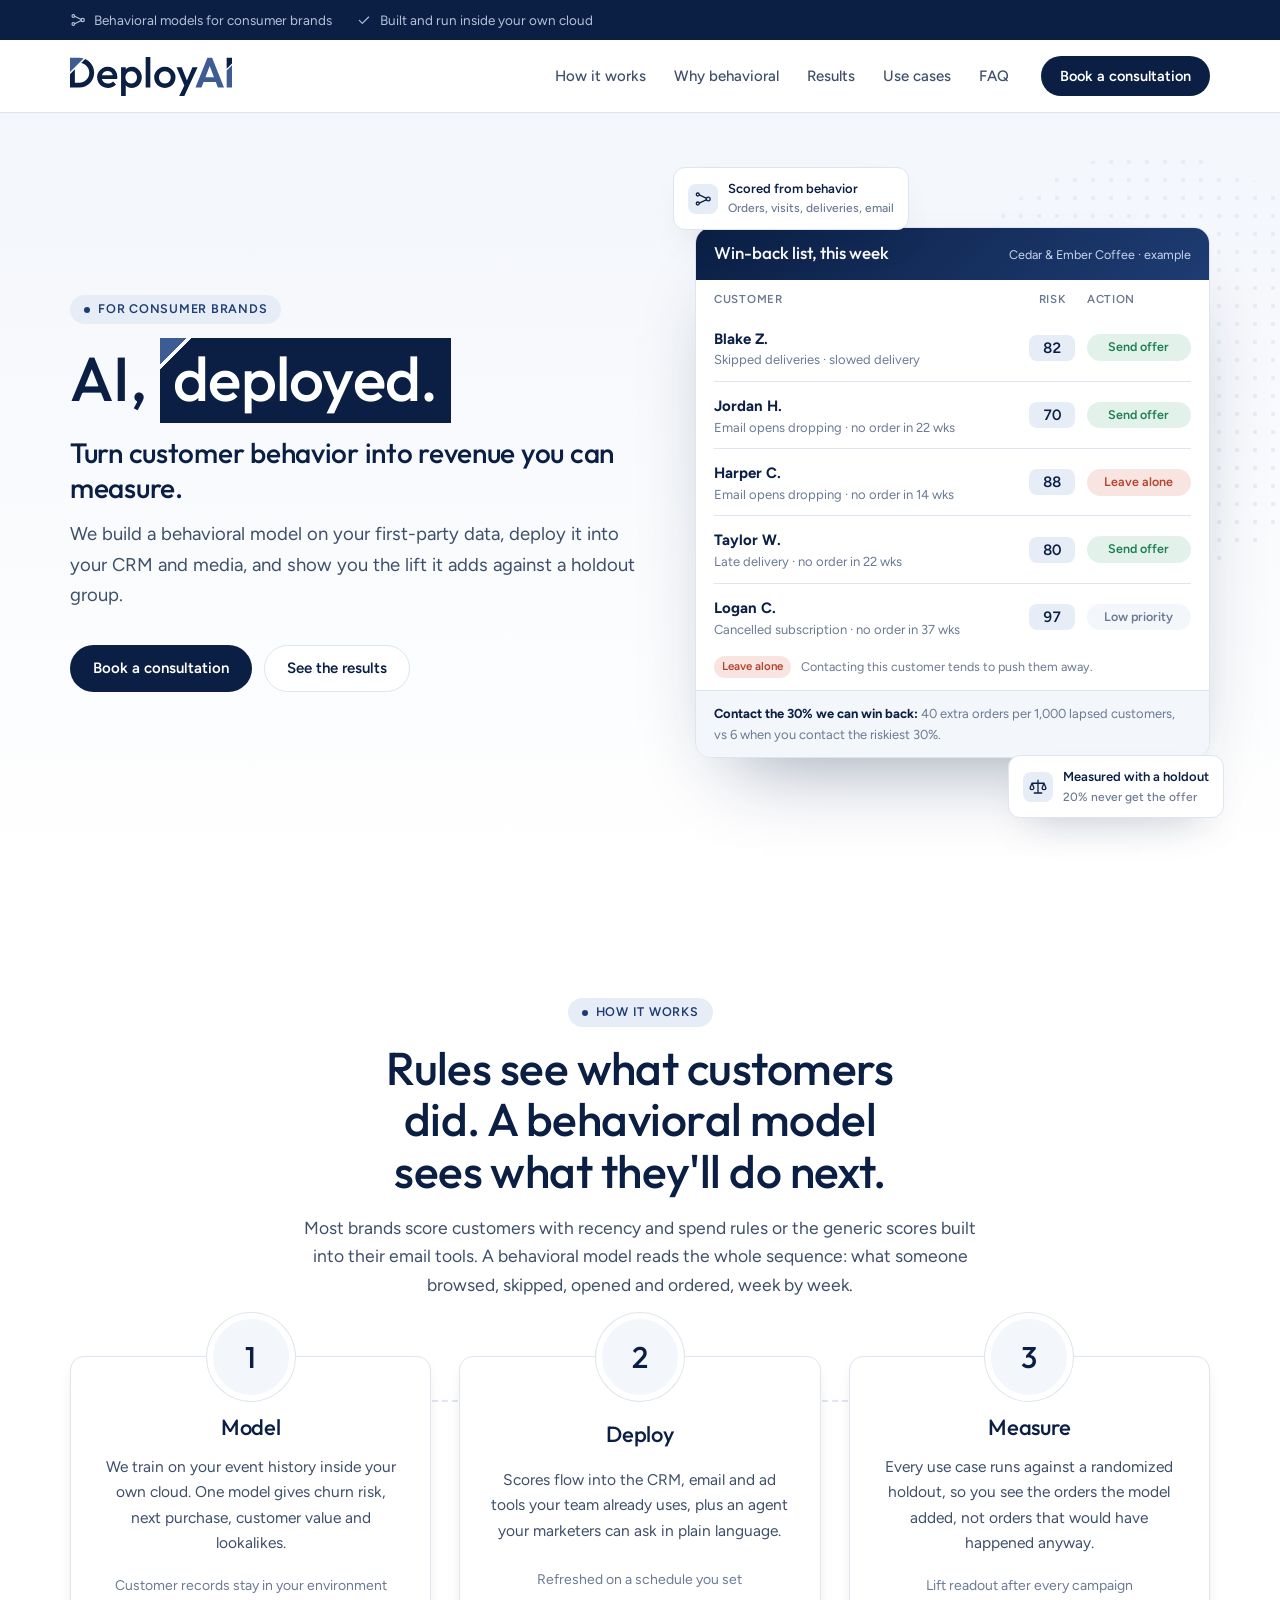
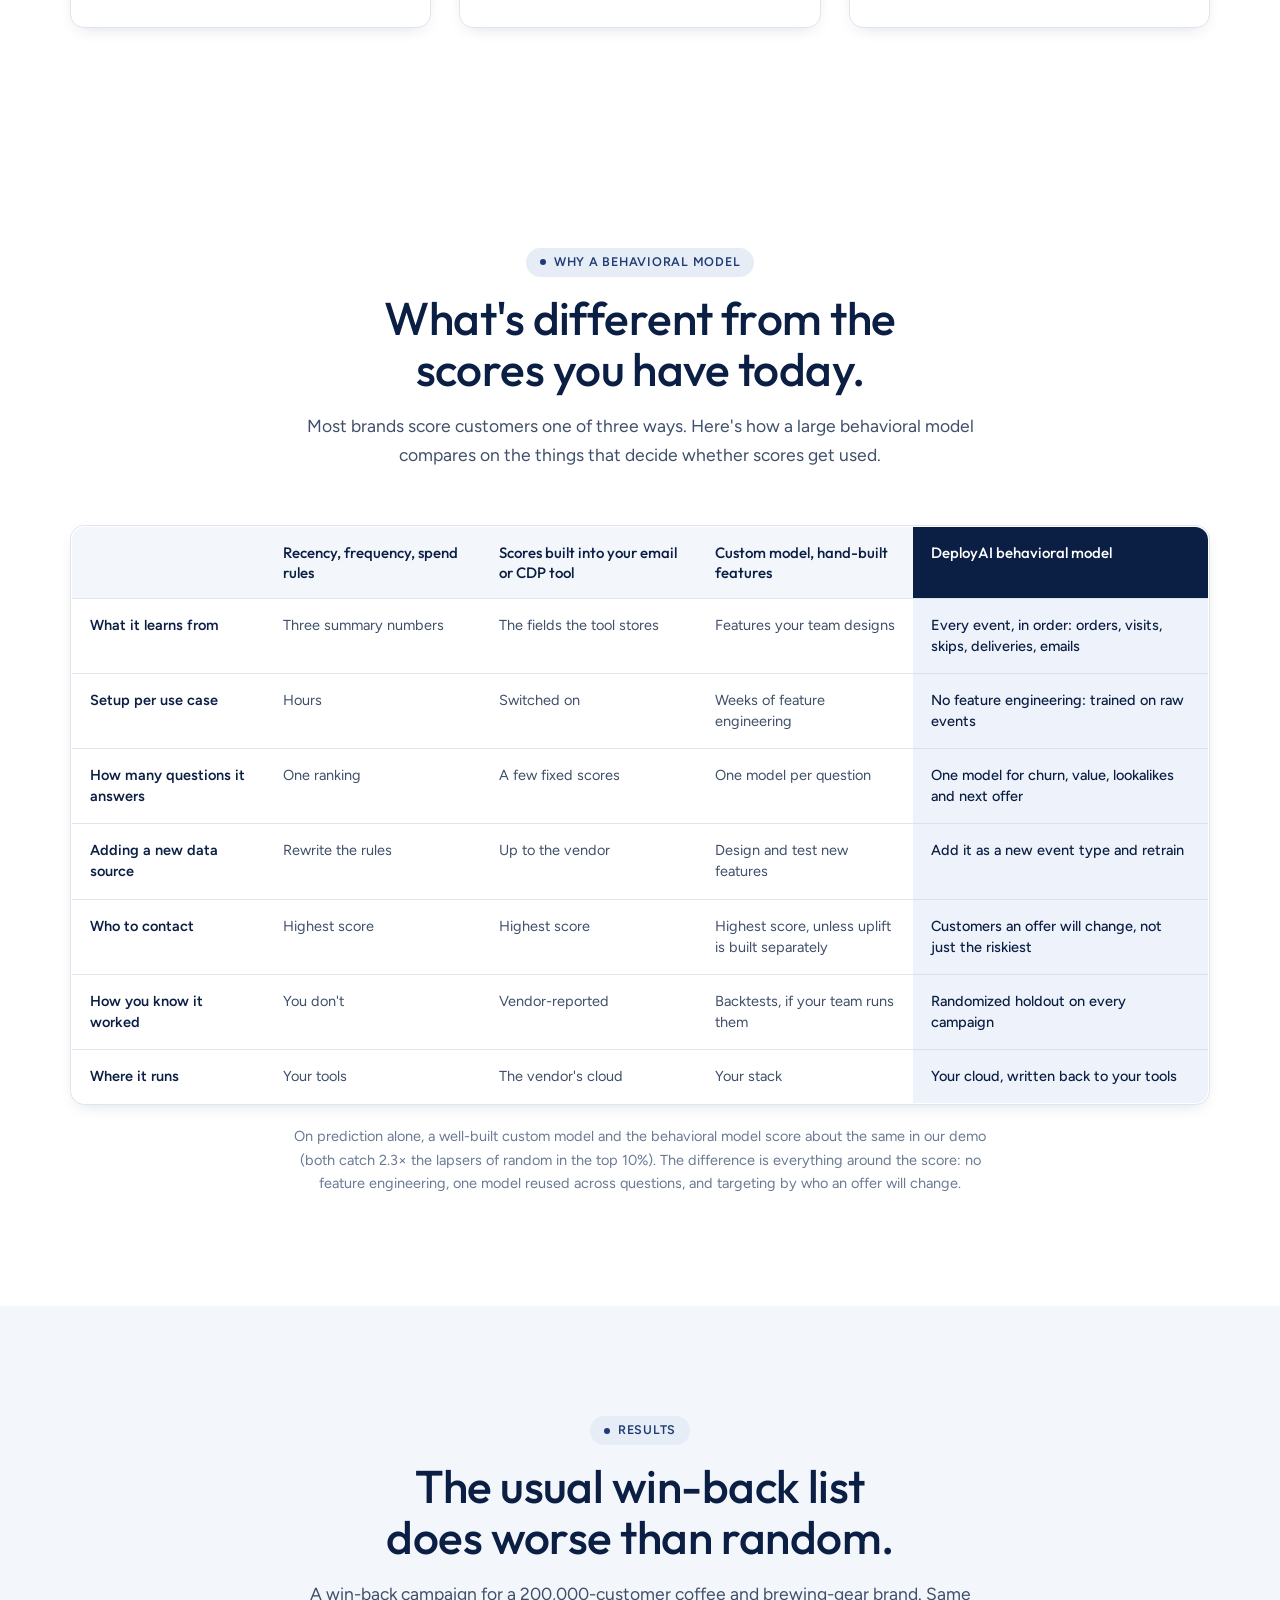
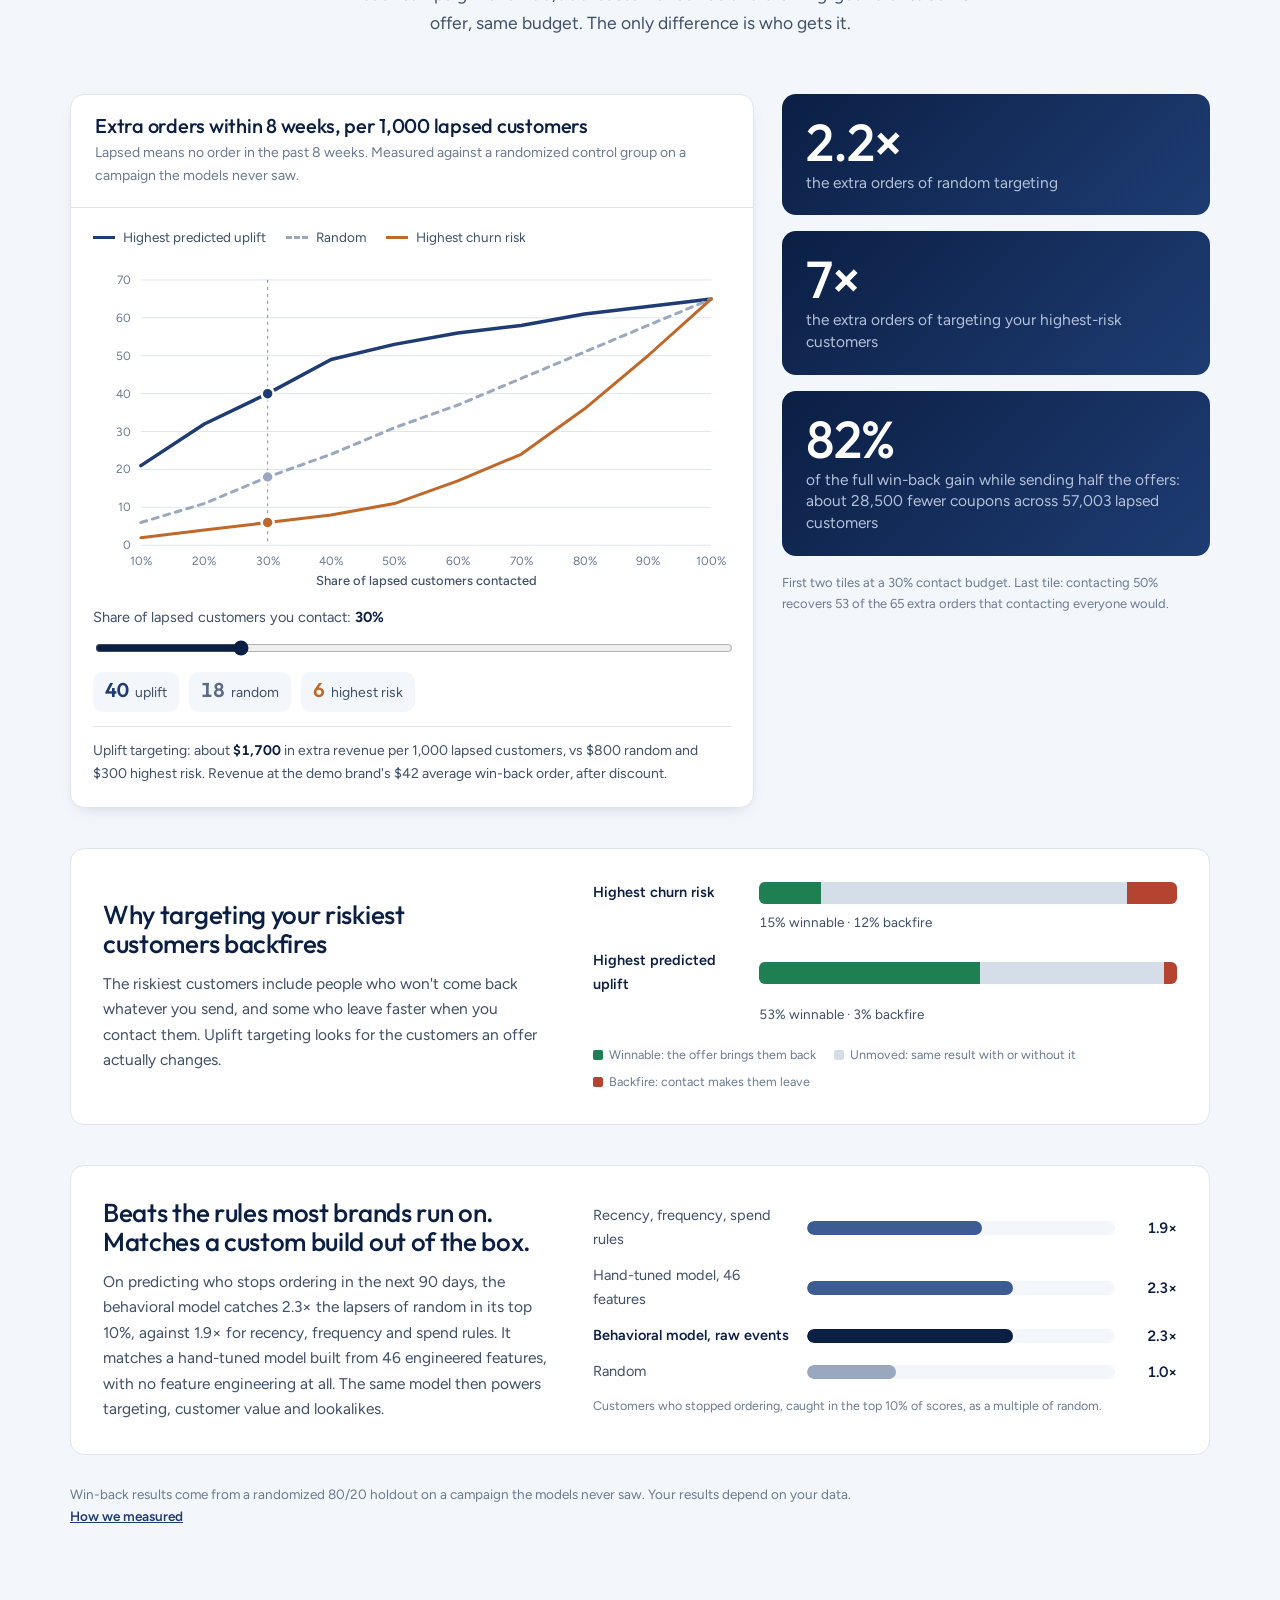
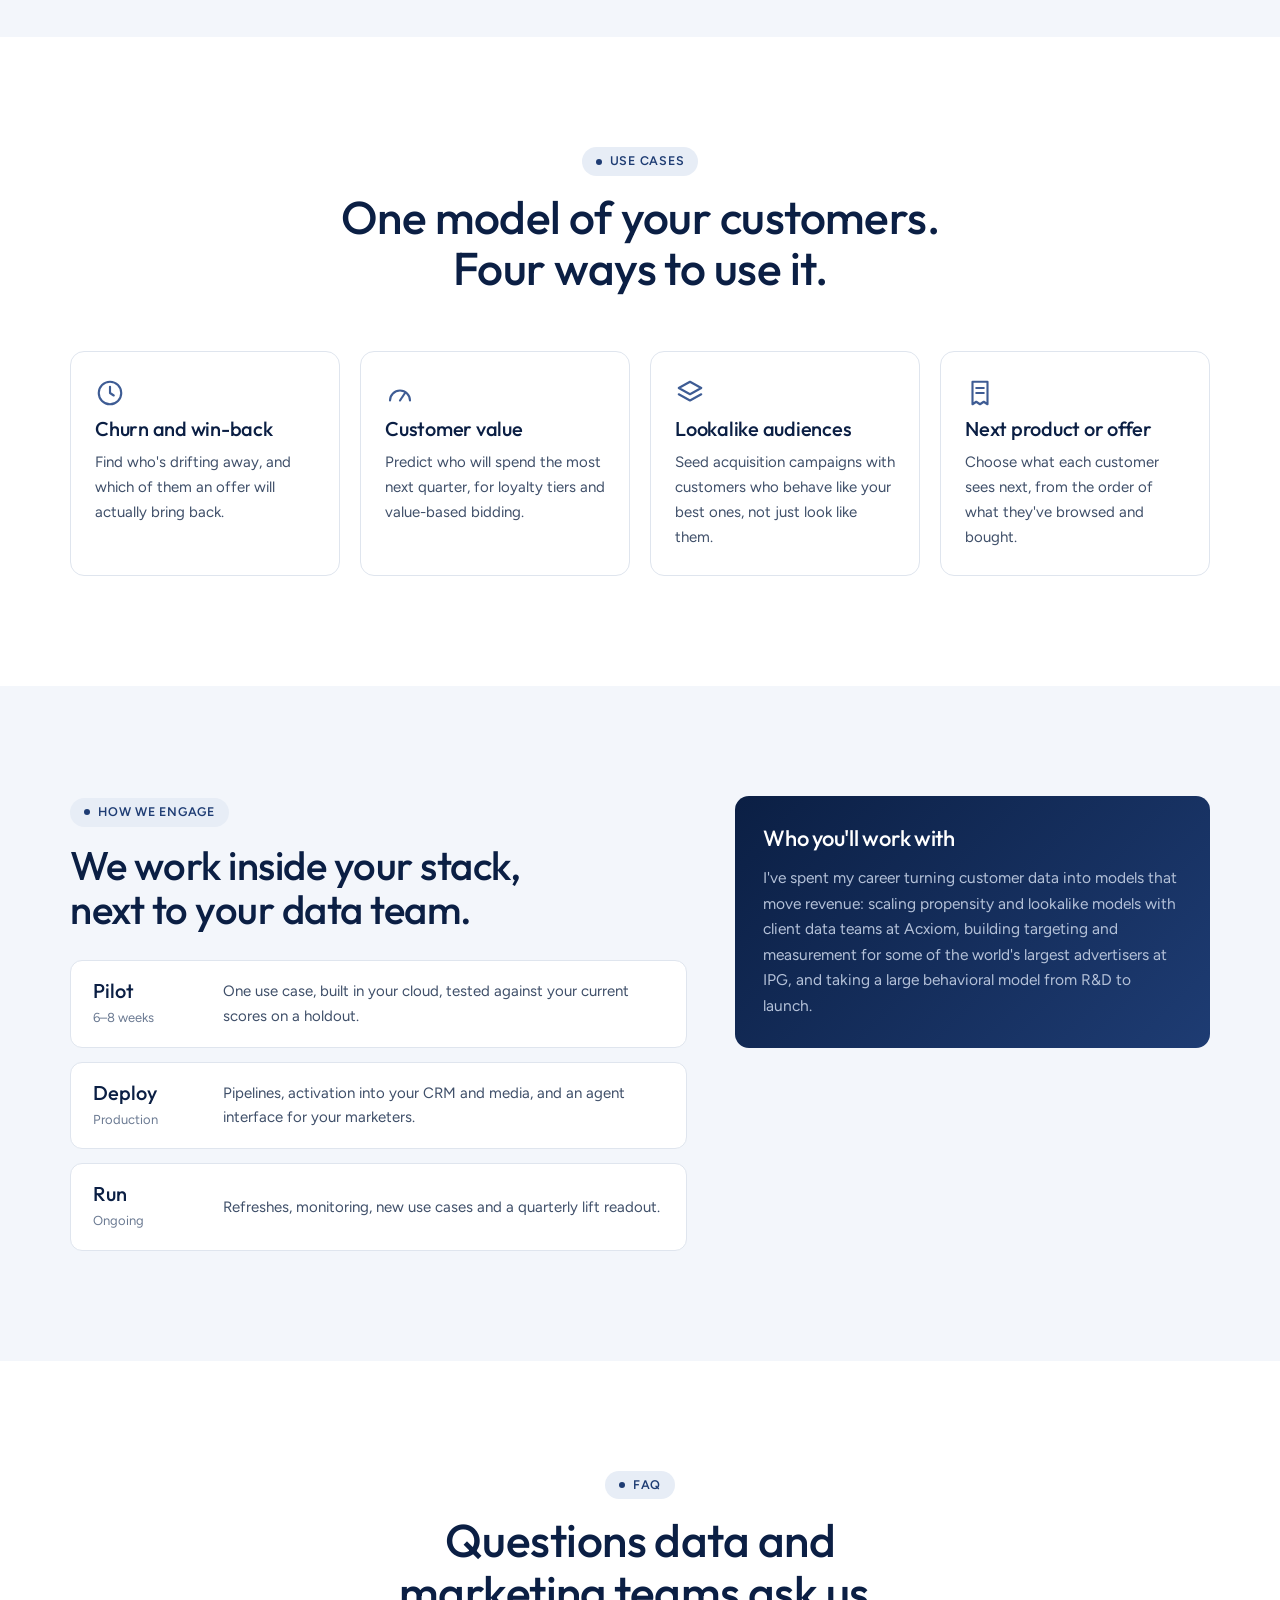
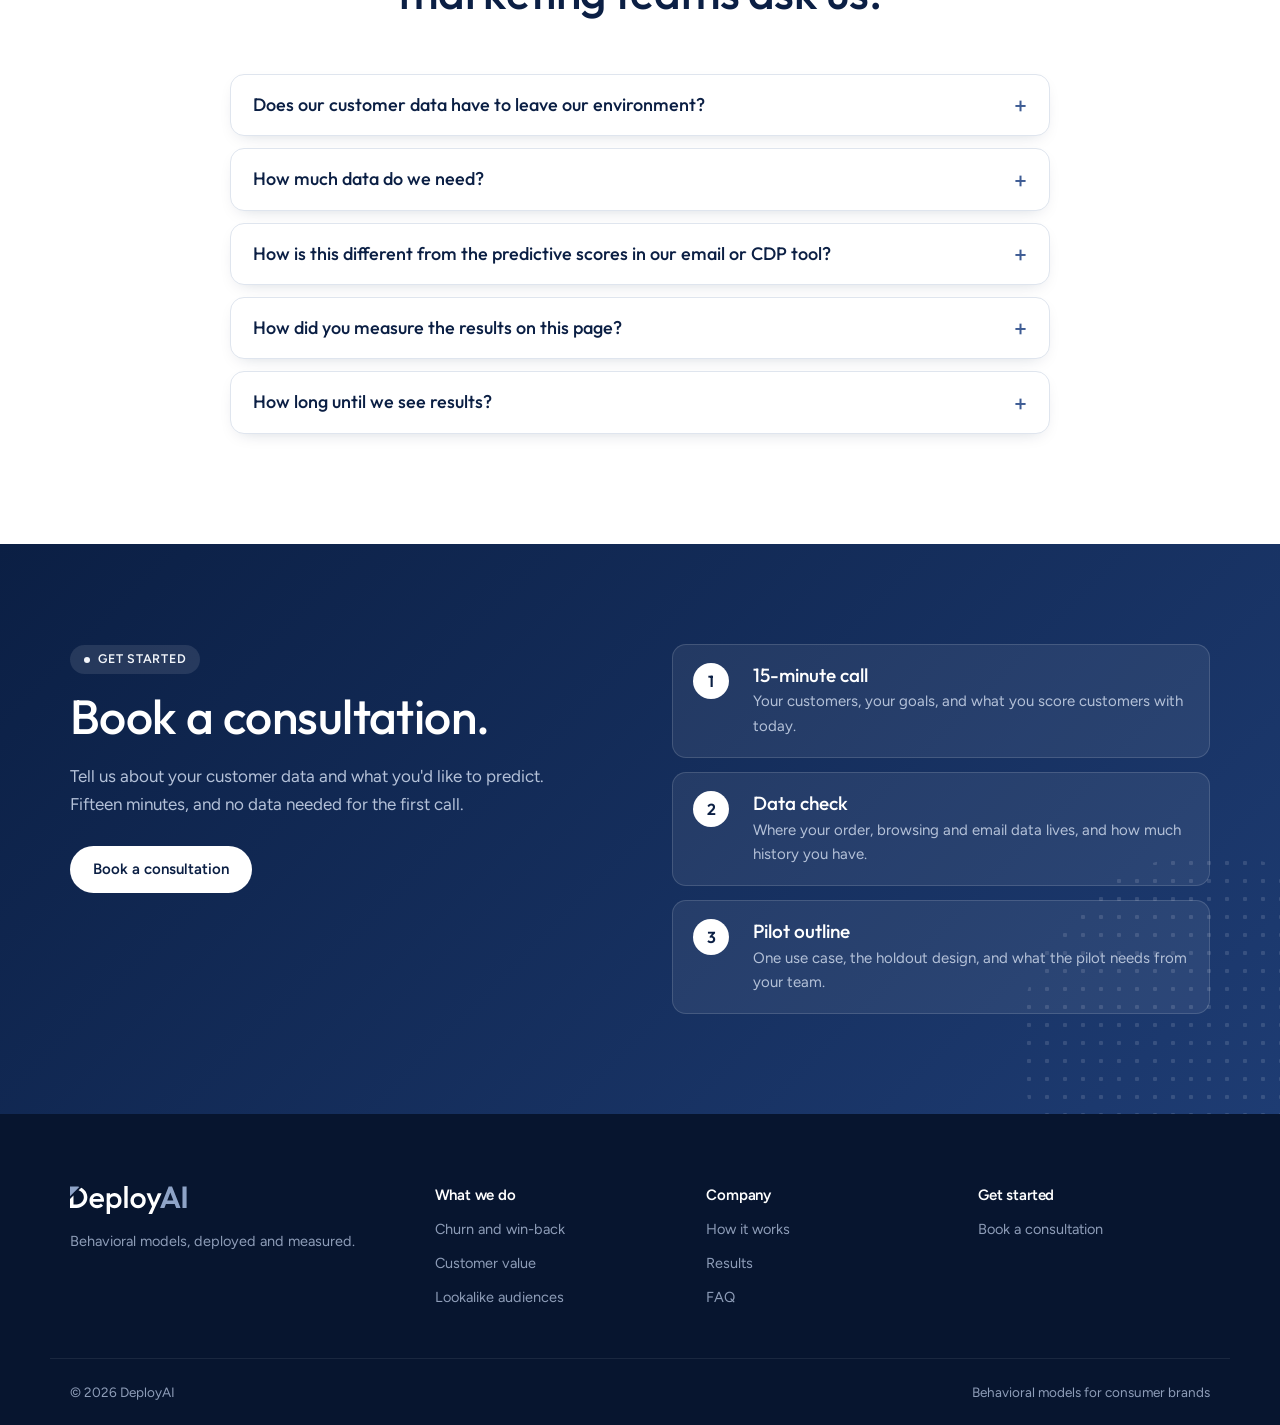
==== commit edb3127d: "Copy: new lead line and results headline" ====
--- a/index.html
+++ b/index.html
@@ -68,7 +68,7 @@
     <div>
       <span class="pill">For consumer brands</span>
       <h1>AI, <span class="hl">deployed.</span></h1>
-      <p class="lead">Your customers' behavior already predicts what they'll do next.</p>
+      <p class="lead">Turn customer behavior into revenue you can measure.</p>
       <p class="sub">We build a behavioral model on your first-party data, deploy it into your CRM and media, and show you the lift it adds against a holdout group.</p>
       <div class="ctas">
         <a class="btn btn-navy" href="#book">Book a consultation</a>
@@ -141,7 +141,7 @@
   <div class="wrap">
     <div class="center-head">
       <span class="pill">Results</span>
-      <h2>Who's leaving isn't the same as who you can win back.</h2>
+      <h2>The usual win-back list does worse than random.</h2>
       <p>A win-back campaign for a 200,000-customer coffee and brewing-gear brand. Same offer, same budget. The only difference is who gets it.</p>
     </div>
 
